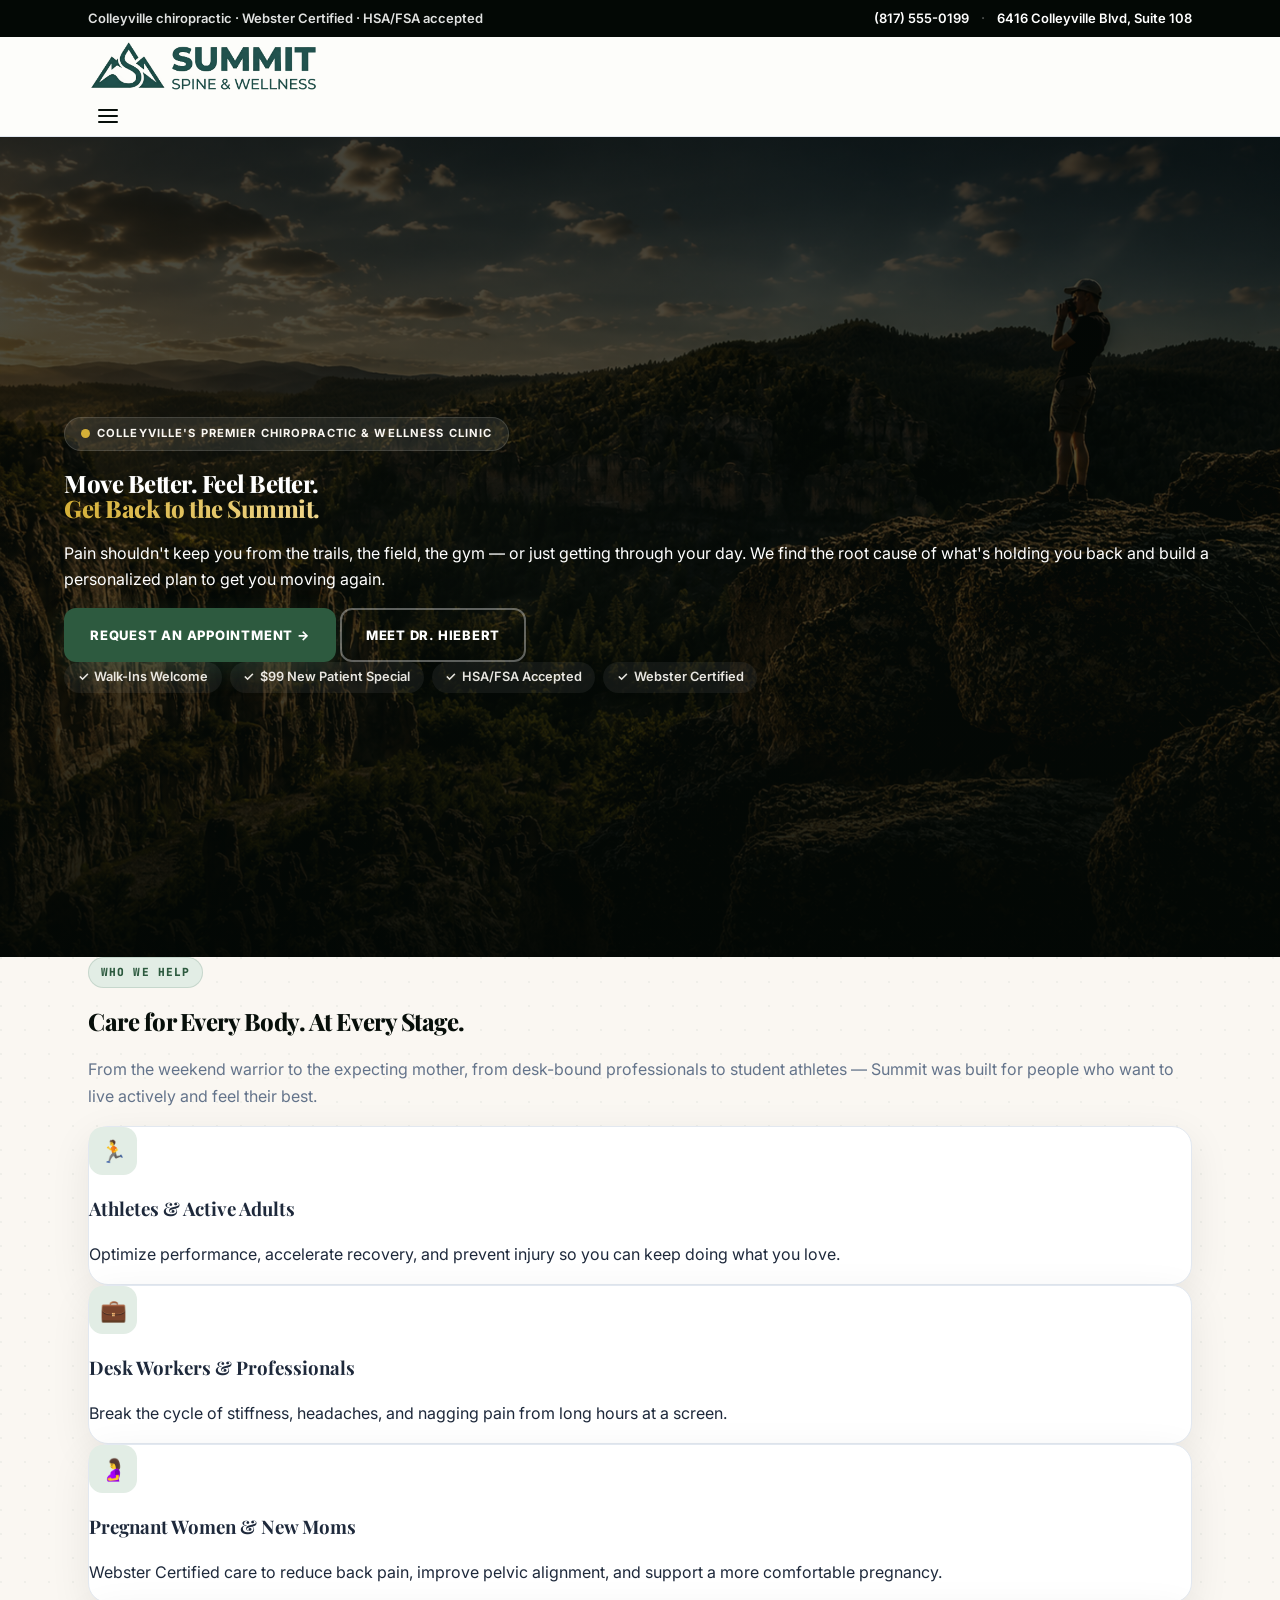
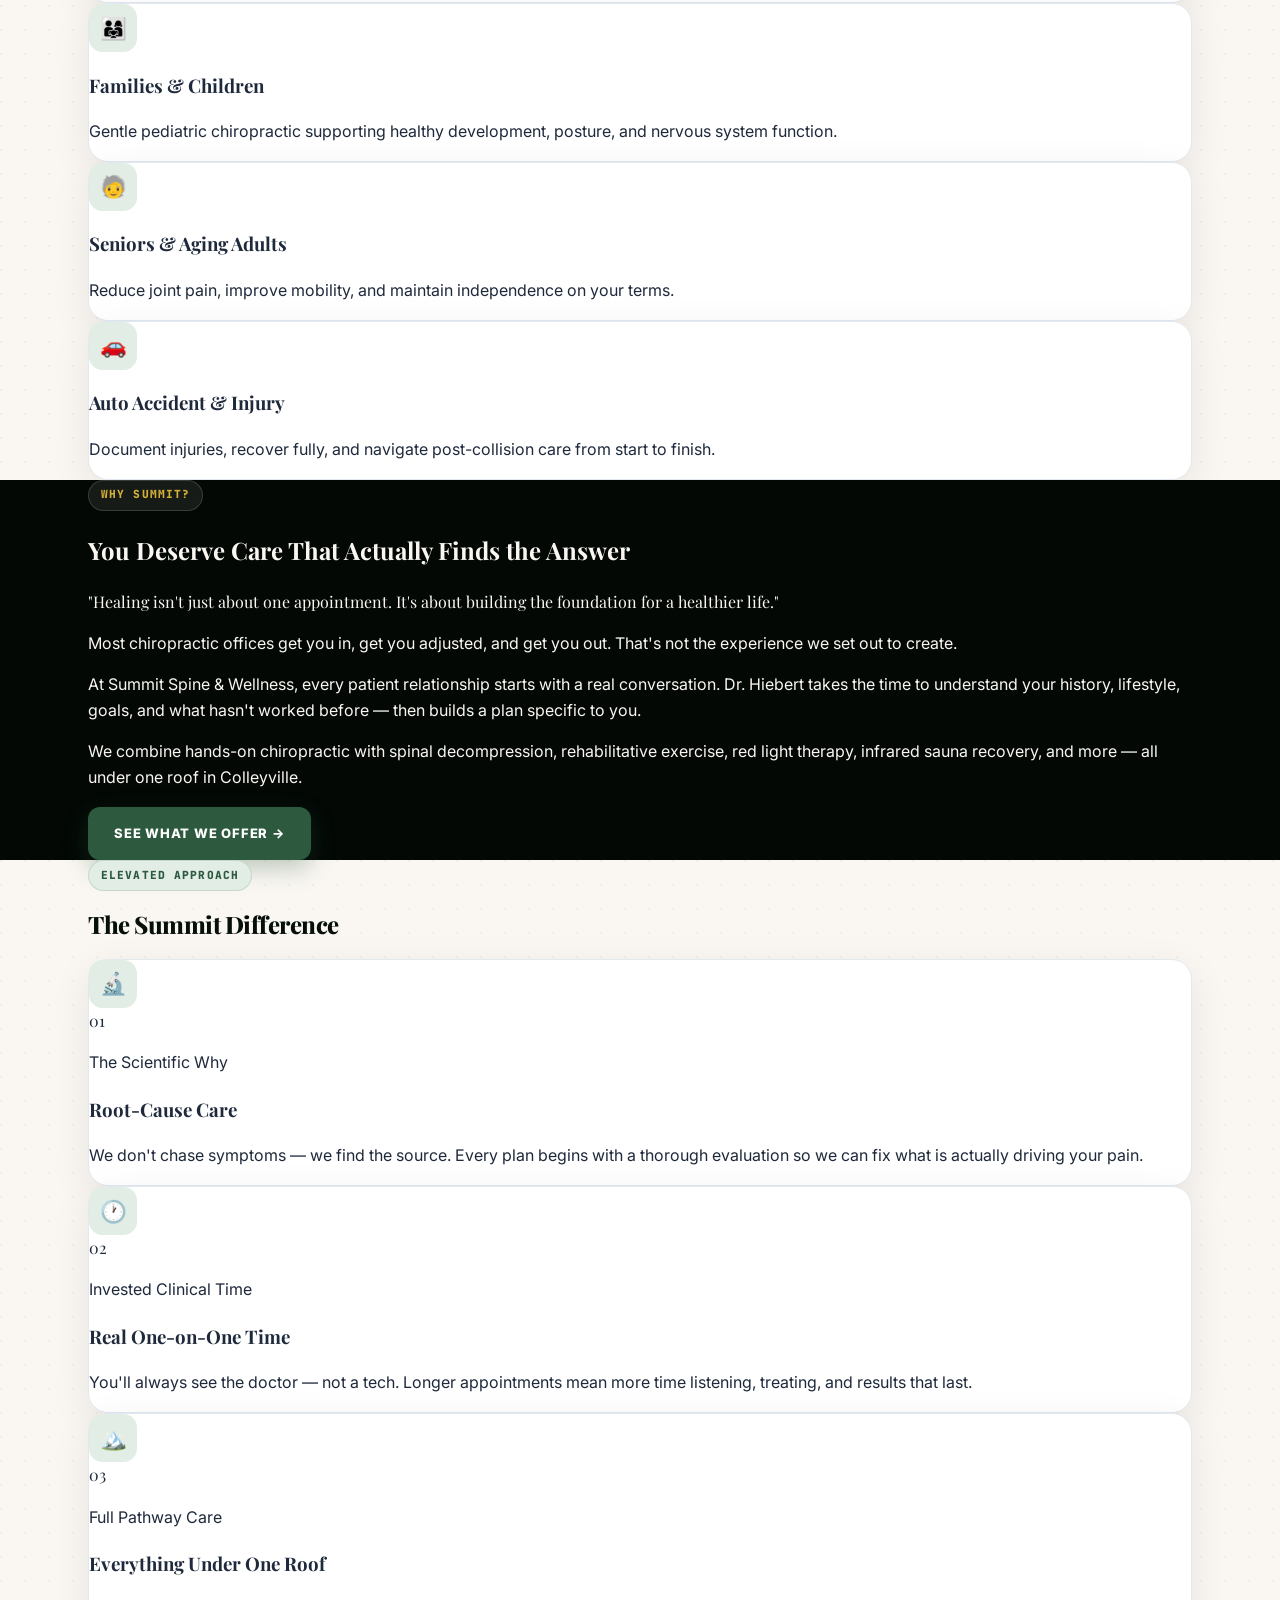
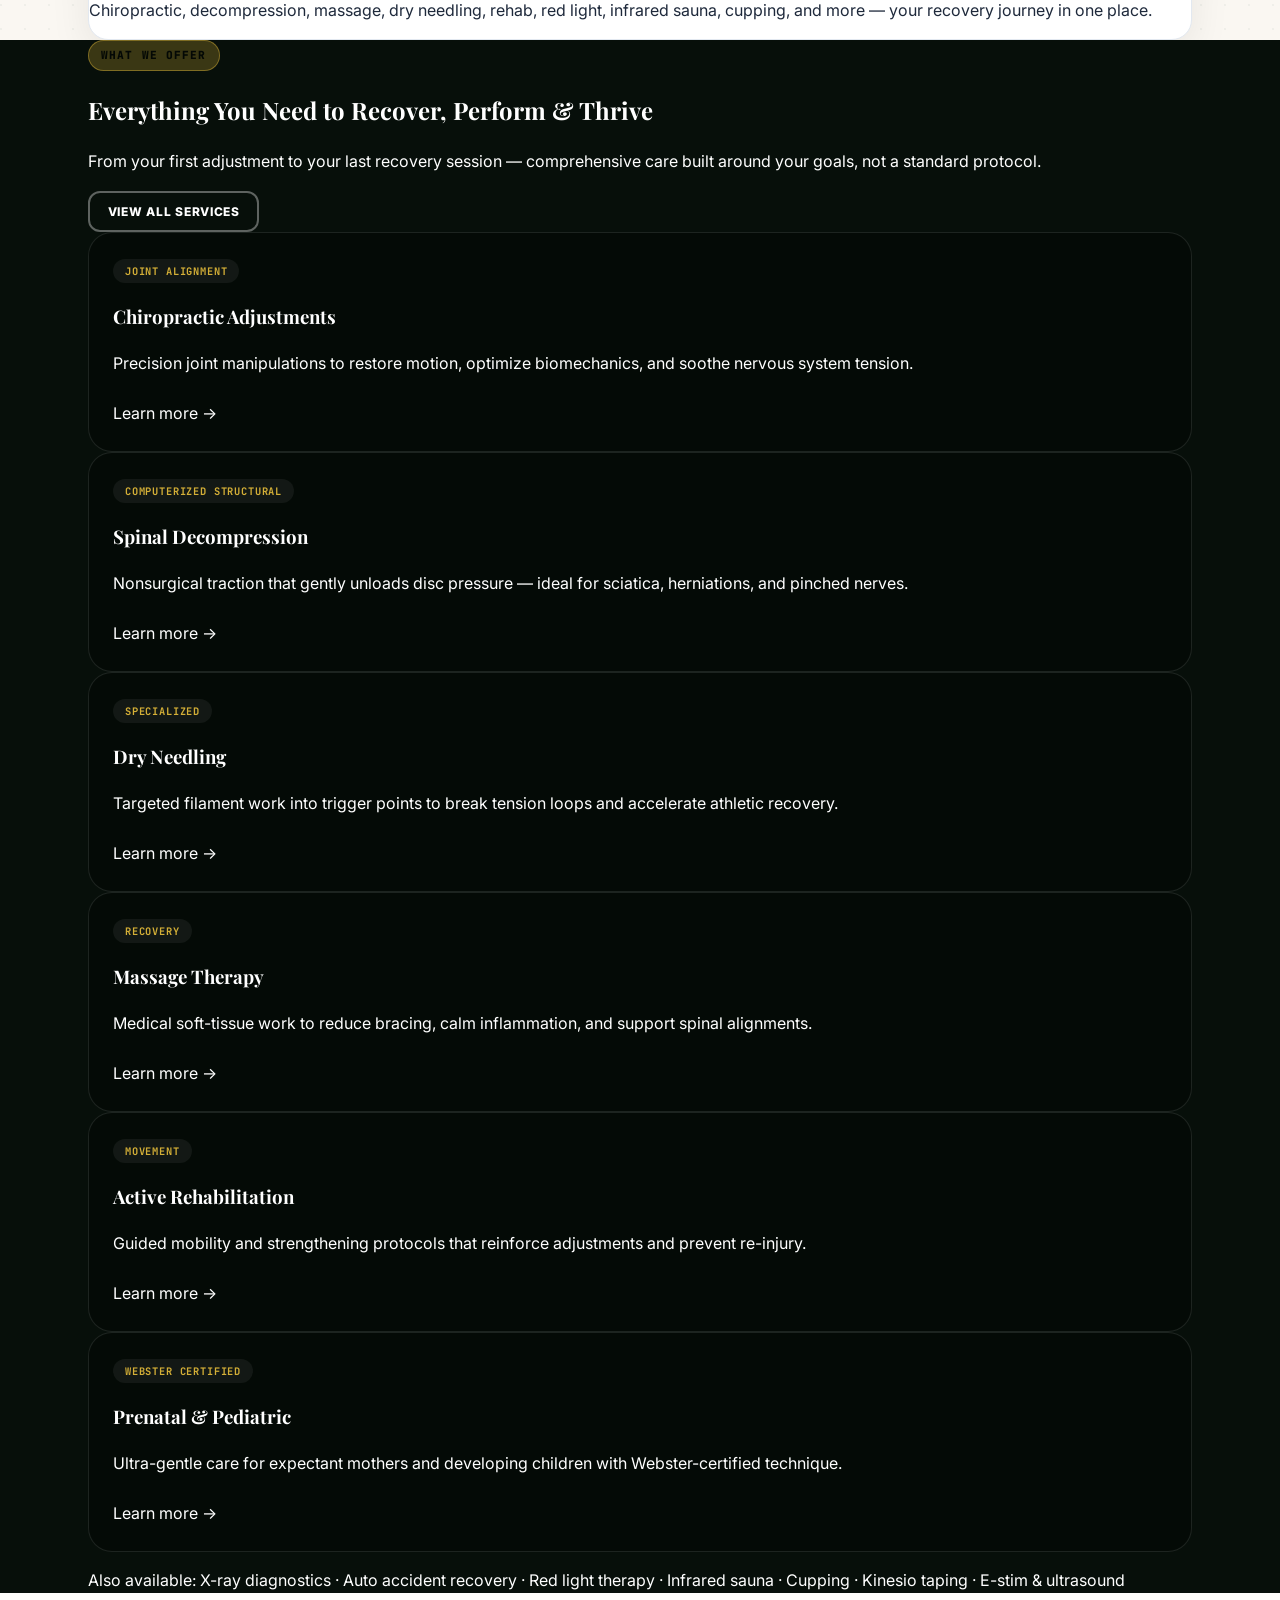
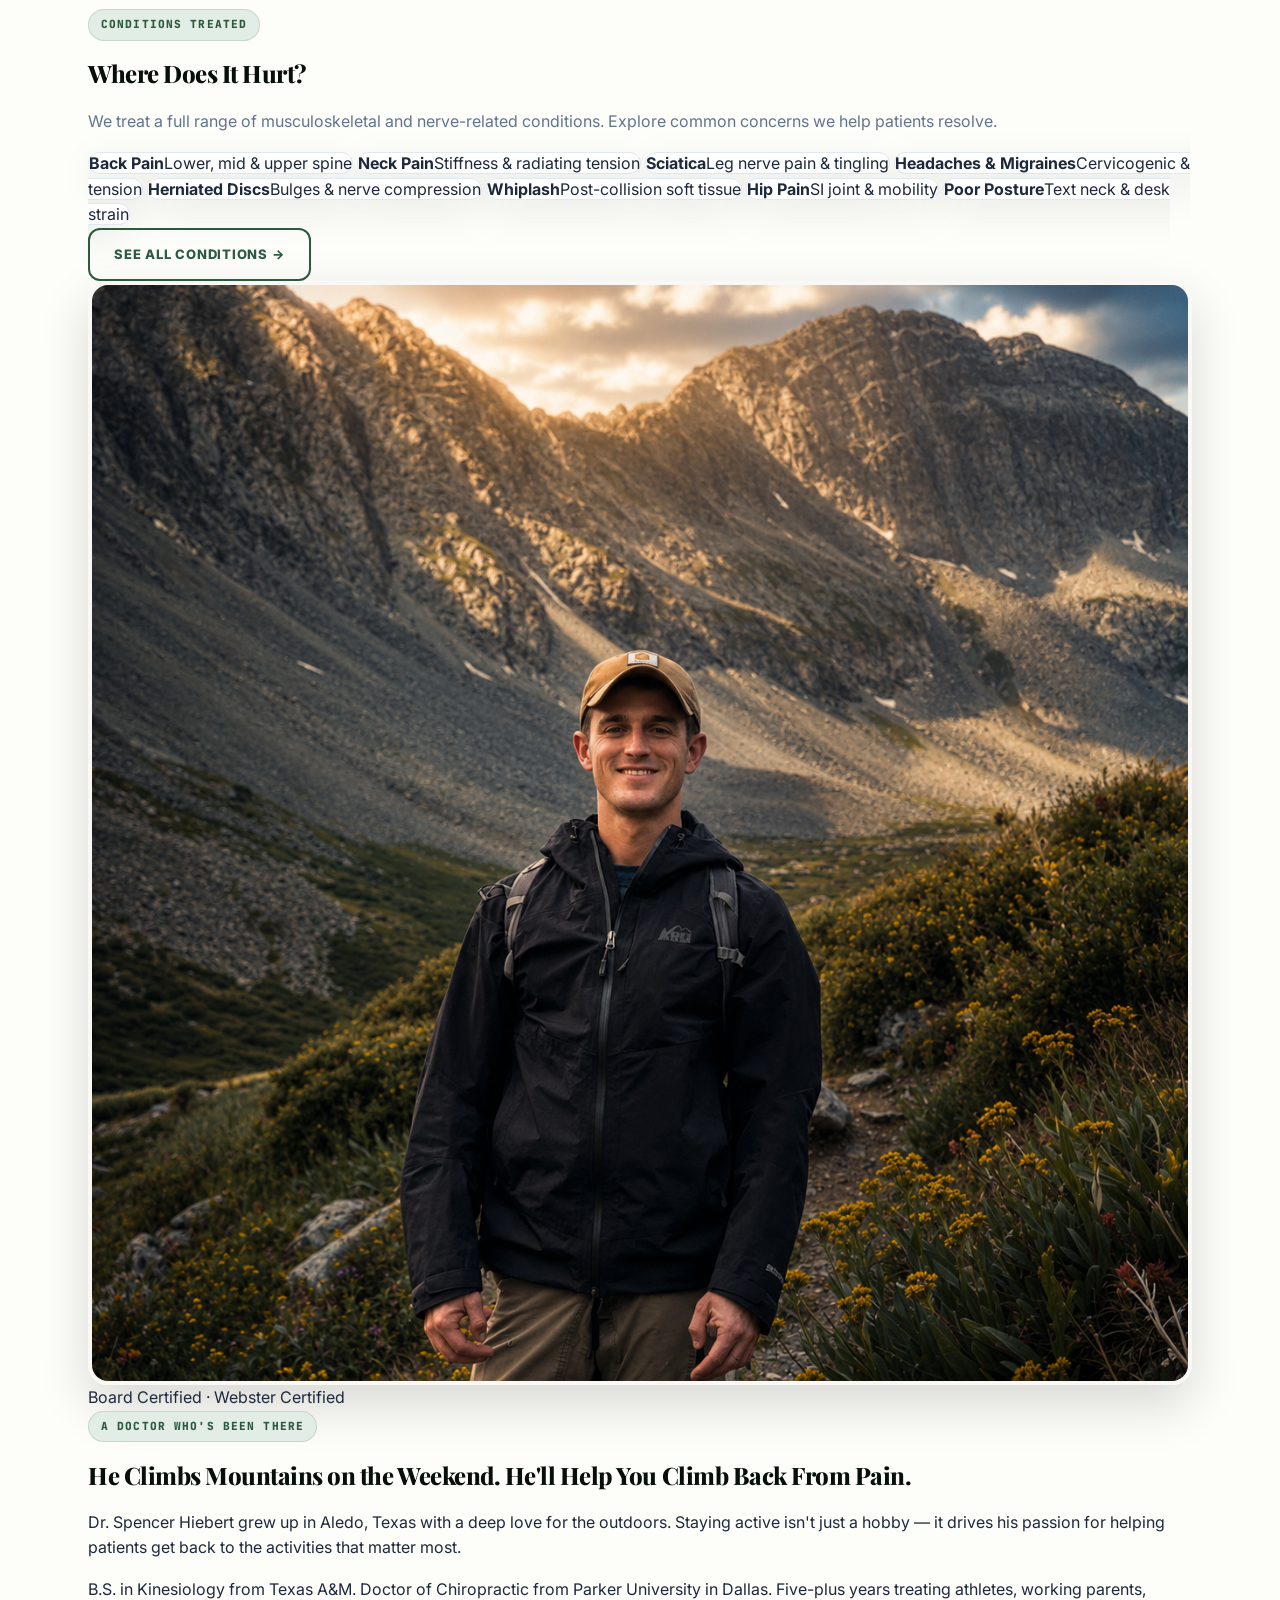
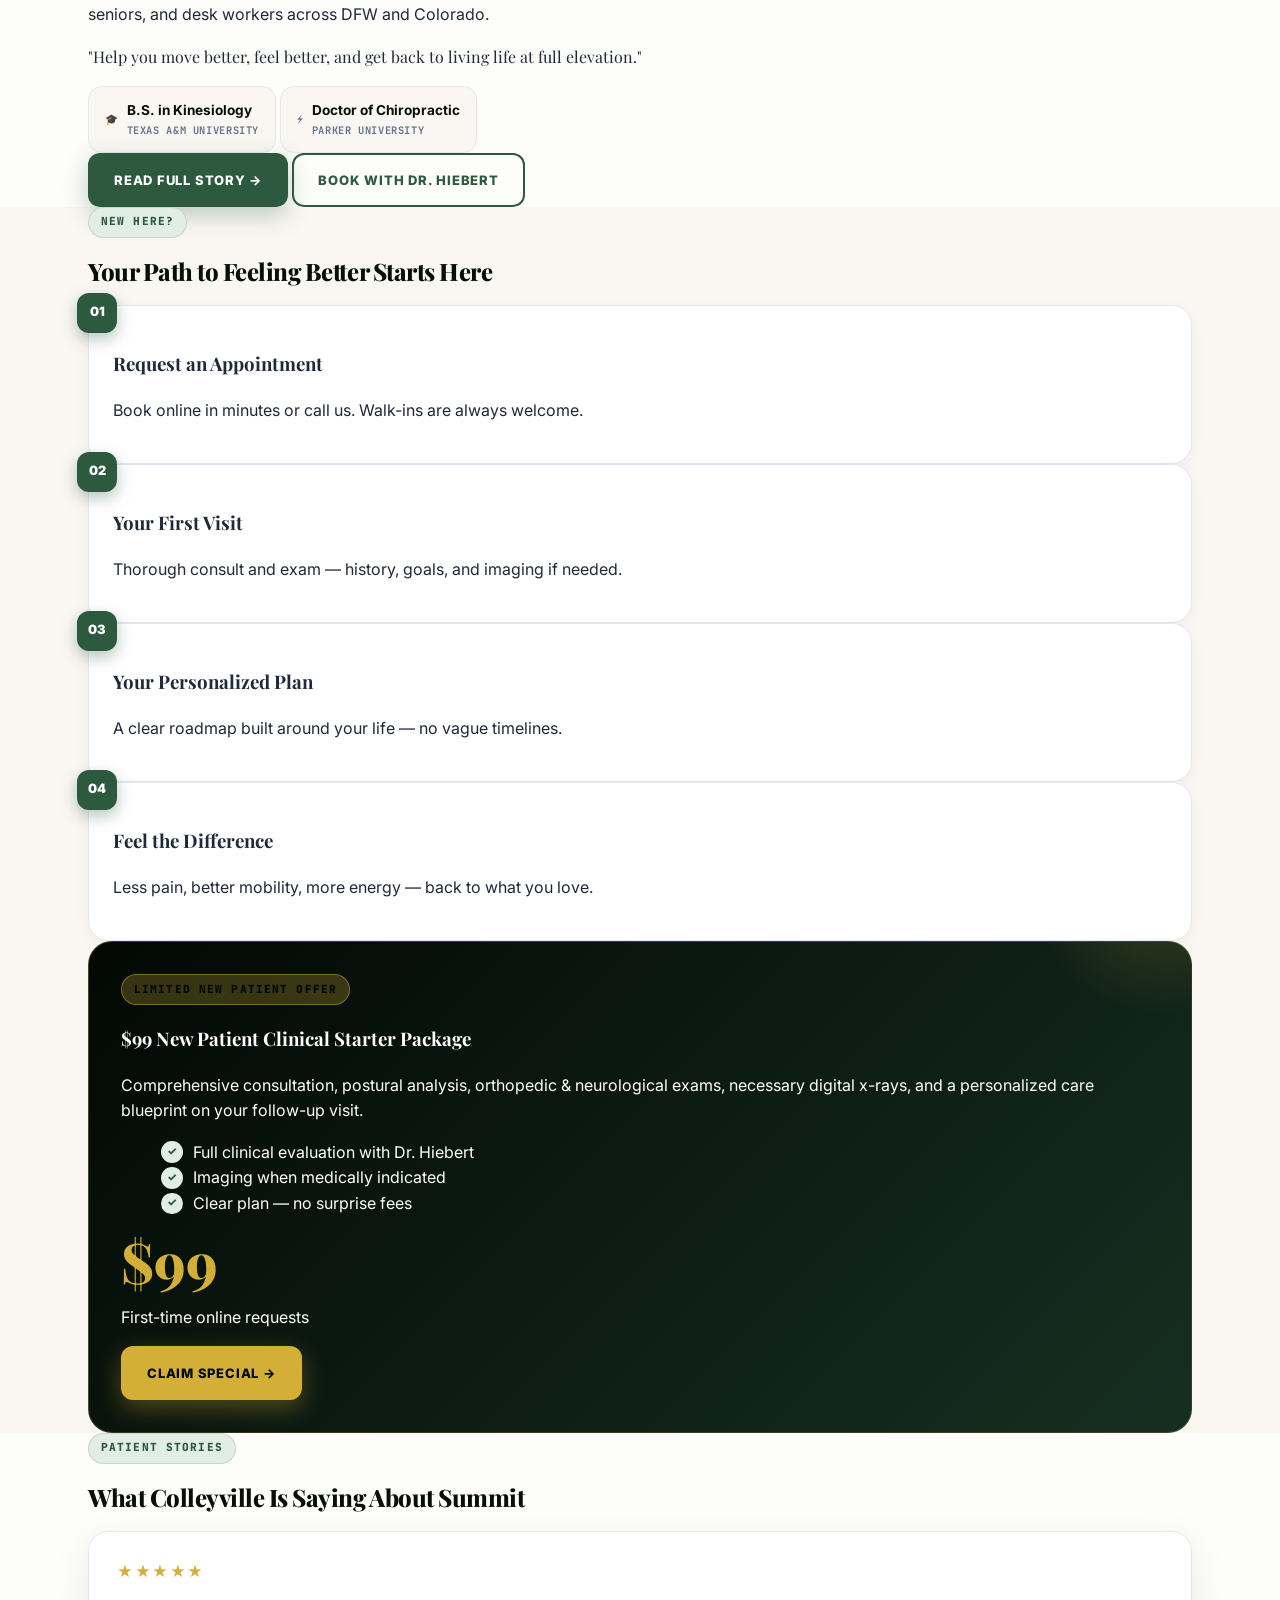
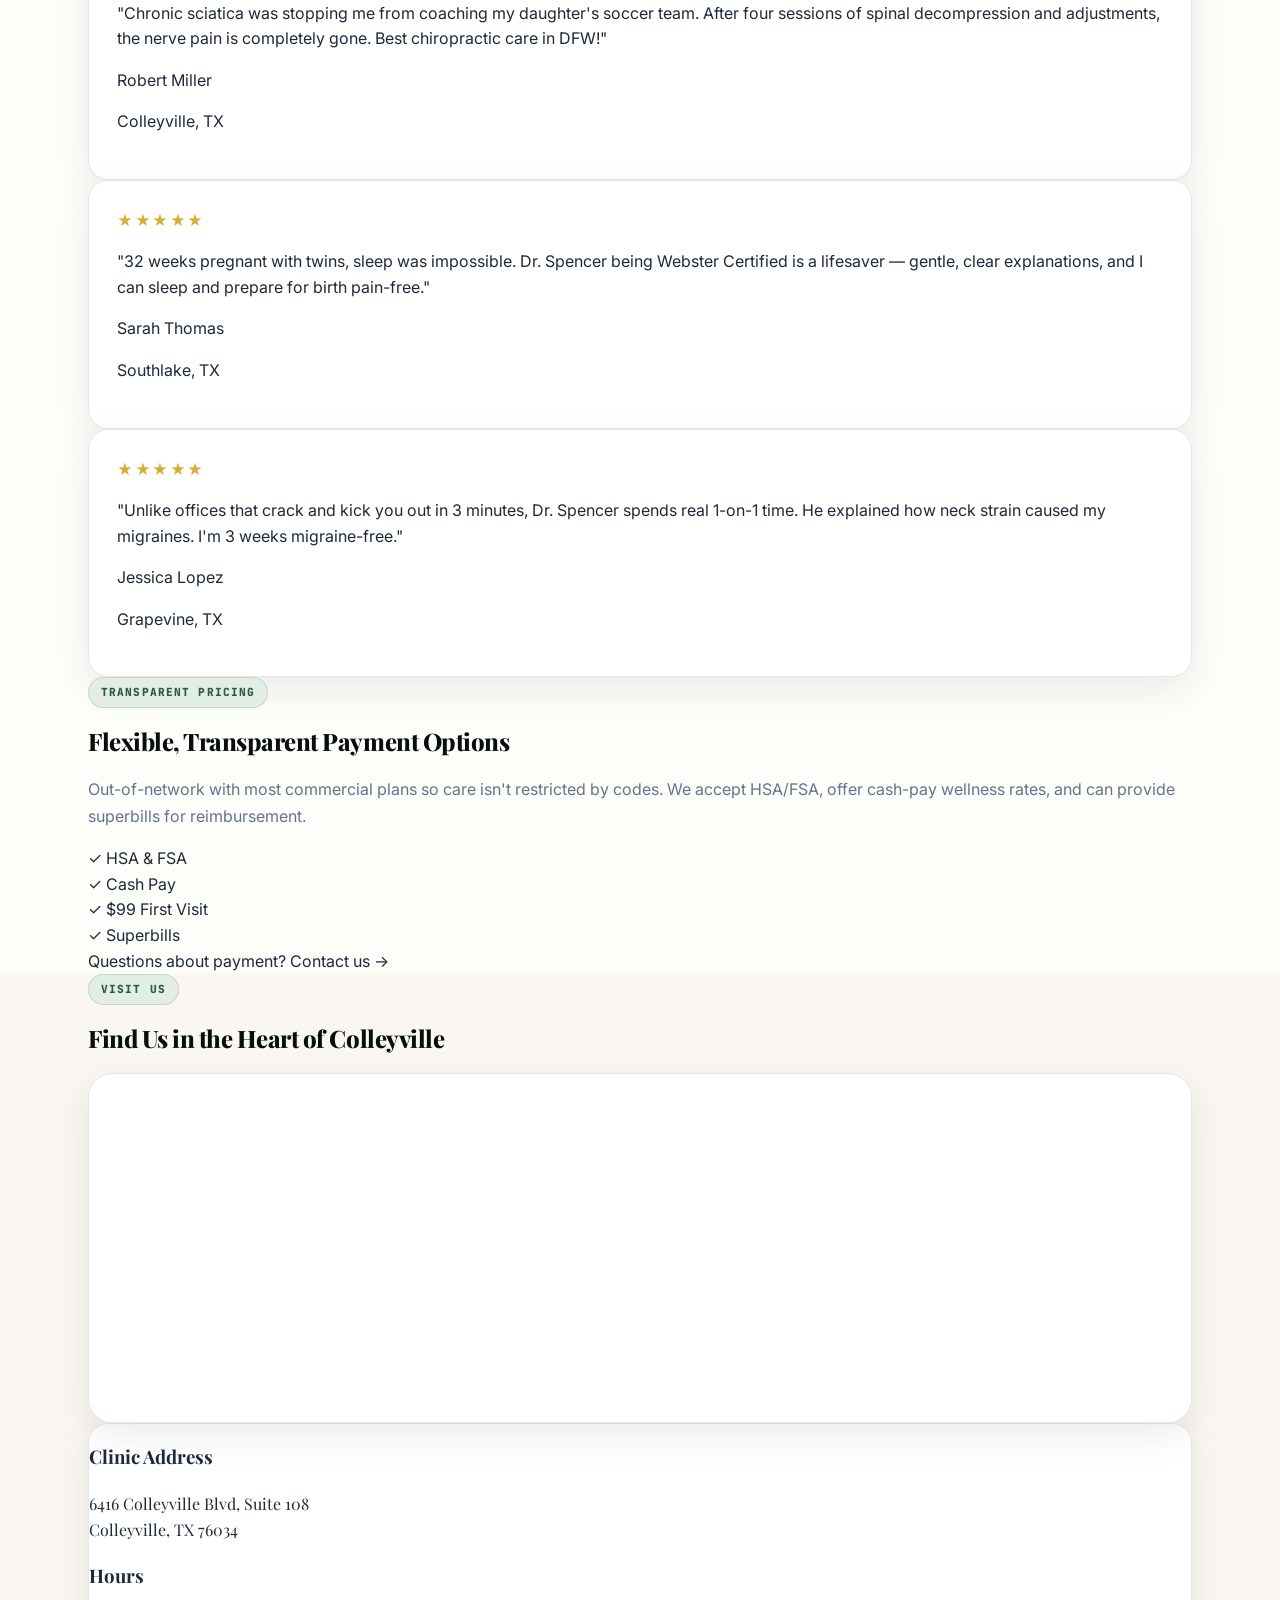
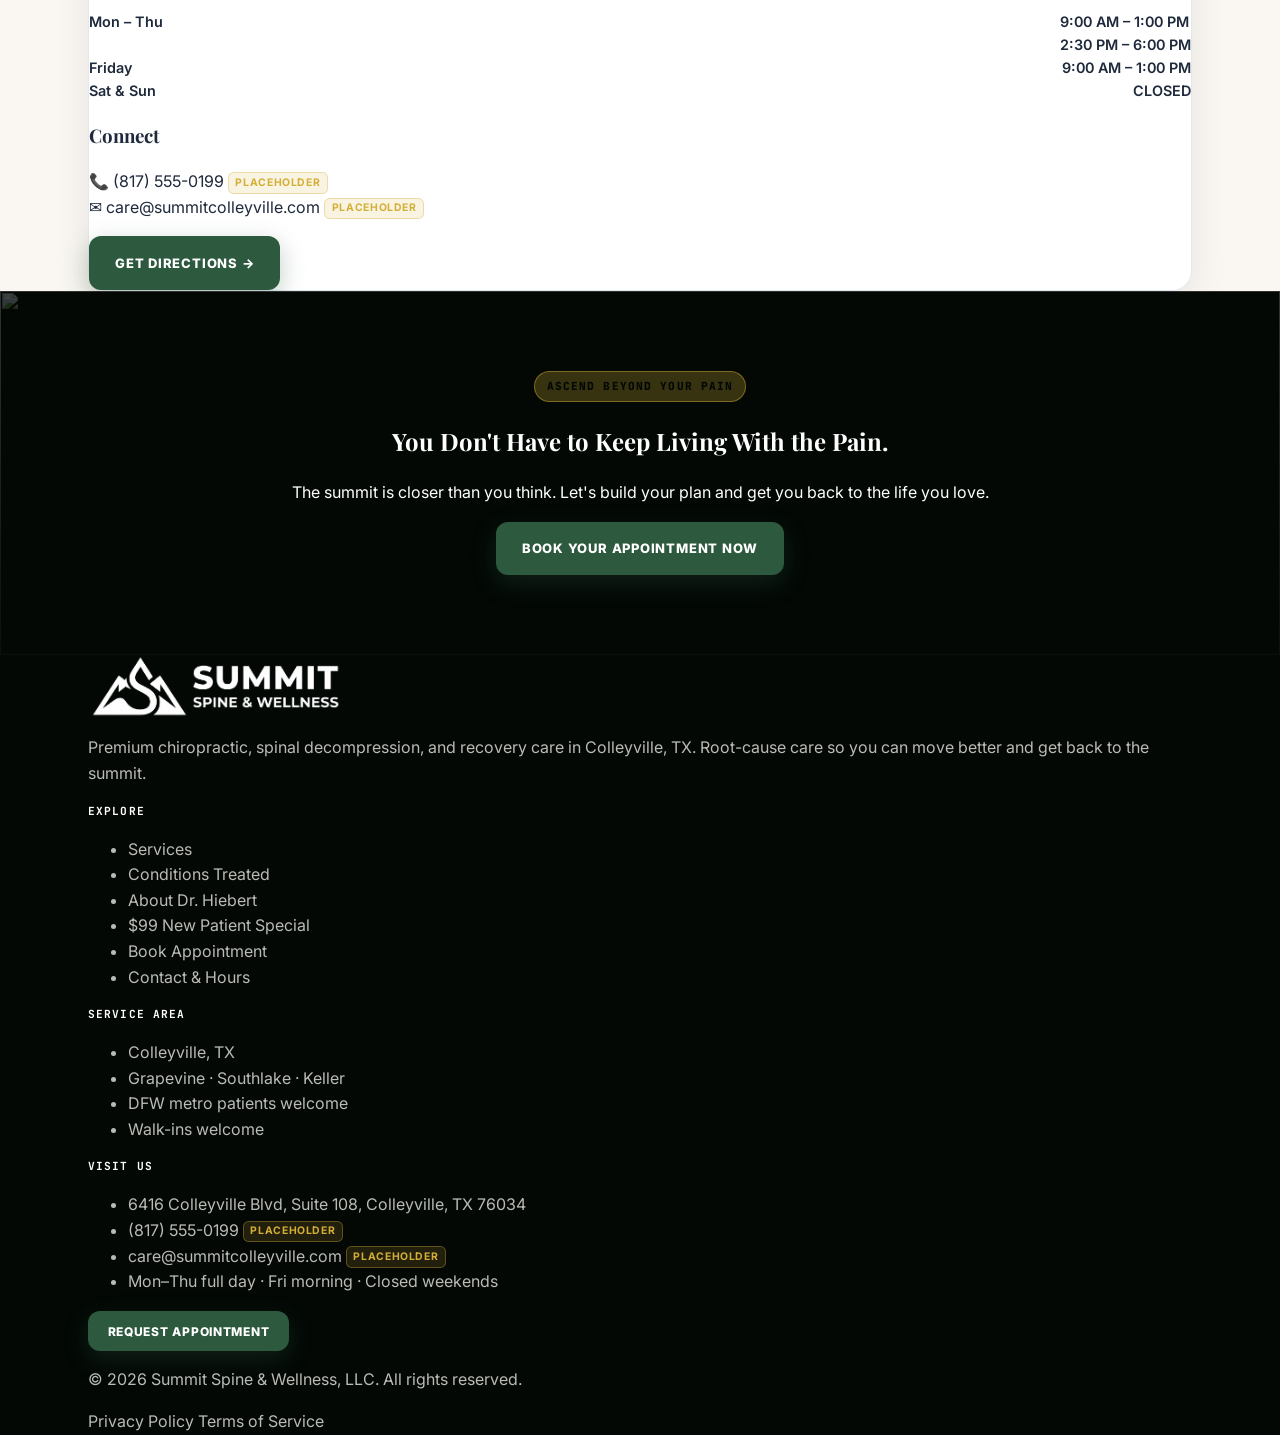
==== index.html @ a7d28a1b "Initial commit: Summit Spine & Wellness static SEO site Static multi-page HTML site (no React/Next) " ====
<!DOCTYPE html>
<html lang="en">
<head>
  <meta charset="UTF-8">
  <meta name="viewport" content="width=device-width, initial-scale=1.0">
  <title>Chiropractor Colleyville TX | Summit Spine & Wellness</title>
  <meta name="description" content="Summit Spine & Wellness in Colleyville, TX offers evidence-based chiropractic, spinal decompression, dry needling, and recovery care with Dr. Spencer Hiebert. $99 new patient special. Walk-ins welcome.">
  <link rel="canonical" href="https://www.summitspinewellness.com/">
  <meta name="robots" content="index, follow">
  <meta property="og:title" content="Summit Spine & Wellness | Colleyville Chiropractic">
  <meta property="og:description" content="Move better. Feel better. Get back to the summit. Advanced chiropractic and recovery care in Colleyville, TX.">
  <meta property="og:type" content="website">
  <meta property="og:url" content="https://www.summitspinewellness.com/">
  <meta property="og:image" content="https://www.summitspinewellness.com/images/photos/dr-hiebert.png">
  <meta name="theme-color" content="#030805">
  <link rel="preconnect" href="https://fonts.googleapis.com">
  <link rel="preconnect" href="https://fonts.gstatic.com" crossorigin>
  <link href="https://fonts.googleapis.com/css2?family=Inter:wght@400;500;600;700;800&family=JetBrains+Mono:wght@500;700&family=Playfair+Display:ital,wght@0,600;0,700;0,800;1,500;1,600&display=swap" rel="stylesheet">
  <script src="https://cdn.tailwindcss.com"></script>
  <script>
    tailwind.config = {
      theme: {
        extend: {
          colors: {
            ssw: {
              green: '#2d5a3f',
              'green-dark': '#21432f',
              deep: '#162f21',
              cream: '#fdfdfa',
              warm: '#faf7f2',
              gold: '#d4af37',
              900: '#070f0a',
              950: '#030805'
            }
          },
          fontFamily: {
            sans: ['Inter', 'system-ui', 'sans-serif'],
            display: ['Playfair Display', 'Georgia', 'serif'],
            mono: ['JetBrains Mono', 'ui-monospace', 'monospace']
          }
        }
      }
    }
  </script>
  <link rel="stylesheet" href="css/styles.css">
  <link rel="icon" type="image/png" href="images/logo/summit-spine-logo.png">
  <script type="application/ld+json">
  {
    "@context": "https://schema.org",
    "@type": "Chiropractor",
    "name": "Summit Spine & Wellness",
    "description": "Evidence-based chiropractic, spinal decompression, and recovery care in Colleyville, Texas.",
    "url": "https://www.summitspinewellness.com",
    "telephone": "+18175550199",
    "email": "care@summitcolleyville.com",
    "image": "https://www.summitspinewellness.com/images/photos/dr-hiebert.png",
    "address": {
      "@type": "PostalAddress",
      "streetAddress": "6416 Colleyville Blvd, Suite 108",
      "addressLocality": "Colleyville",
      "addressRegion": "TX",
      "postalCode": "76034",
      "addressCountry": "US"
    },
    "geo": {
      "@type": "GeoCoordinates",
      "latitude": 32.85901,
      "longitude": -97.1595
    },
    "openingHoursSpecification": [
      {
        "@type": "OpeningHoursSpecification",
        "dayOfWeek": ["Monday", "Tuesday", "Wednesday", "Thursday"],
        "opens": "09:00",
        "closes": "13:00"
      },
      {
        "@type": "OpeningHoursSpecification",
        "dayOfWeek": ["Monday", "Tuesday", "Wednesday", "Thursday"],
        "opens": "14:30",
        "closes": "18:00"
      },
      {
        "@type": "OpeningHoursSpecification",
        "dayOfWeek": "Friday",
        "opens": "09:00",
        "closes": "13:00"
      }
    ],
    "priceRange": "$$",
    "areaServed": ["Colleyville", "Grapevine", "Southlake", "Keller", "DFW"],
    "medicalSpecialty": "Chiropractic",
    "founder": {
      "@type": "Person",
      "name": "Dr. Spencer Hiebert",
      "jobTitle": "Doctor of Chiropractic"
    }
  }
  </script>
</head>
<body class="font-sans bg-ssw-cream text-slate-800 antialiased" data-nav-base="" data-nav-active="home">

  <div id="site-top-bar"></div>

  <header class="site-header">
    <div class="container h-[80px] flex items-center justify-between gap-4">
      <a href="index.html" class="shrink-0" aria-label="Summit Spine & Wellness home">
        <img src="images/logo/summit-spine-logo.png" alt="Summit Spine & Wellness" class="site-logo-img" width="220" height="56" decoding="async">
      </a>
      <nav id="desktop-nav" class="hidden lg:flex items-center gap-0.5" aria-label="Main navigation"></nav>
      <div class="flex items-center gap-2 shrink-0">
        <a href="appointment/index.html" class="btn btn-primary btn-sm hidden sm:inline-flex">Book Appointment</a>
        <button id="nav-toggle" type="button" aria-expanded="false" aria-label="Toggle menu" class="lg:hidden p-2 text-ssw-deep rounded-lg hover:bg-ssw-warm"></button>
      </div>
    </div>
    <nav id="mobile-nav" class="hidden lg:hidden" aria-label="Mobile navigation"></nav>
  </header>

  <!-- HERO -->
  <section class="hero" id="hero">
    <div class="hero__bg" aria-hidden="true">
      <img src="images/photos/dr-hiebert-active.png" alt="" width="1600" height="1000" decoding="async" fetchpriority="high">
      <div class="hero__overlay"></div>
    </div>
    <div class="container hero__content">
      <div class="grid lg:grid-cols-12 gap-10 items-center">
        <div class="lg:col-span-8">
          <div class="hero-badge mb-6">
            <span class="hero-badge__dot" aria-hidden="true"></span>
            Colleyville's Premier Chiropractic & Wellness Clinic
          </div>
          <h1 class="text-4xl sm:text-5xl lg:text-6xl xl:text-7xl text-white">
            Move Better. Feel Better.<br>
            <span class="hero-glow-text">Get Back to the Summit.</span>
          </h1>
          <p class="mt-6 text-base sm:text-lg text-neutral-200 leading-relaxed max-w-2xl font-light">
            Pain shouldn't keep you from the trails, the field, the gym — or just getting through your day. We find the root cause of what's holding you back and build a personalized plan to get you moving again.
          </p>
          <div class="mt-8 flex flex-col sm:flex-row gap-4">
            <a href="appointment/index.html" class="btn btn-primary">Request an Appointment →</a>
            <a href="about/index.html" class="btn btn-outline">Meet Dr. Hiebert</a>
          </div>
          <div class="mt-10 pt-8 border-t border-white/10">
            <div class="trust-pills">
              <span class="trust-pill"><span class="text-ssw-gold font-bold">✓</span> Walk-Ins Welcome</span>
              <span class="trust-pill"><span class="text-ssw-gold font-bold">✓</span> $99 New Patient Special</span>
              <span class="trust-pill"><span class="text-ssw-gold font-bold">✓</span> HSA/FSA Accepted</span>
              <span class="trust-pill"><span class="text-ssw-gold font-bold">✓</span> Webster Certified</span>
            </div>
          </div>
        </div>
        <div class="lg:col-span-4 hidden lg:block">
          <div class="review-card">
            <div class="stars mb-2" aria-label="5 star rating">★★★★★ <span class="text-white text-xs font-bold font-mono ml-1">5.0</span></div>
            <blockquote class="text-sm text-neutral-300 leading-relaxed italic">
              "Dr. Spencer is Webster Certified and spent real one-on-one time evaluating my hips during my pregnancy. It was a complete savior!"
            </blockquote>
            <p class="mt-3 text-[10px] font-mono tracking-widest text-white/60 font-bold uppercase">— J. Reynolds, Grapevine Patient</p>
          </div>
        </div>
      </div>
    </div>
  </section>

  <!-- PEOPLE WE TREAT -->
  <section class="py-16 lg:py-24 section-cream topographic-bg" id="people-we-treat">
    <div class="container">
      <div class="text-center max-w-3xl mx-auto mb-14">
        <span class="eyebrow">Who We Help</span>
        <h2 class="section-title text-3xl sm:text-4xl lg:text-5xl mt-4">Care for Every Body. At Every Stage.</h2>
        <div class="w-20 h-1 bg-ssw-green mx-auto mt-5 rounded-full"></div>
        <p class="section-lead mt-5 max-w-2xl mx-auto">
          From the weekend warrior to the expecting mother, from desk-bound professionals to student athletes — Summit was built for people who want to live actively and feel their best.
        </p>
      </div>
      <div class="grid sm:grid-cols-2 lg:grid-cols-3 gap-5">
        <article class="card p-6">
          <div class="card-icon">🏃</div>
          <h3 class="font-display font-bold text-xl text-ssw-900 mt-4">Athletes & Active Adults</h3>
          <p class="text-sm text-[var(--ssw-muted)] mt-2 leading-relaxed">Optimize performance, accelerate recovery, and prevent injury so you can keep doing what you love.</p>
        </article>
        <article class="card p-6">
          <div class="card-icon">💼</div>
          <h3 class="font-display font-bold text-xl text-ssw-900 mt-4">Desk Workers & Professionals</h3>
          <p class="text-sm text-[var(--ssw-muted)] mt-2 leading-relaxed">Break the cycle of stiffness, headaches, and nagging pain from long hours at a screen.</p>
        </article>
        <article class="card p-6">
          <div class="card-icon">🤰</div>
          <h3 class="font-display font-bold text-xl text-ssw-900 mt-4">Pregnant Women & New Moms</h3>
          <p class="text-sm text-[var(--ssw-muted)] mt-2 leading-relaxed">Webster Certified care to reduce back pain, improve pelvic alignment, and support a more comfortable pregnancy.</p>
        </article>
        <article class="card p-6">
          <div class="card-icon">👨‍👩‍👧</div>
          <h3 class="font-display font-bold text-xl text-ssw-900 mt-4">Families & Children</h3>
          <p class="text-sm text-[var(--ssw-muted)] mt-2 leading-relaxed">Gentle pediatric chiropractic supporting healthy development, posture, and nervous system function.</p>
        </article>
        <article class="card p-6">
          <div class="card-icon">🧓</div>
          <h3 class="font-display font-bold text-xl text-ssw-900 mt-4">Seniors & Aging Adults</h3>
          <p class="text-sm text-[var(--ssw-muted)] mt-2 leading-relaxed">Reduce joint pain, improve mobility, and maintain independence on your terms.</p>
        </article>
        <article class="card p-6">
          <div class="card-icon">🚗</div>
          <h3 class="font-display font-bold text-xl text-ssw-900 mt-4">Auto Accident & Injury</h3>
          <p class="text-sm text-[var(--ssw-muted)] mt-2 leading-relaxed">Document injuries, recover fully, and navigate post-collision care from start to finish.</p>
        </article>
      </div>
    </div>
  </section>

  <!-- WHY SUMMIT -->
  <section class="py-16 lg:py-24 section-dark" id="about">
    <div class="container">
      <div class="grid lg:grid-cols-12 gap-12 items-center">
        <div class="lg:col-span-5 lg:border-r lg:border-white/10 lg:pr-10">
          <span class="eyebrow eyebrow--light">Why Summit?</span>
          <h2 class="font-display text-3xl sm:text-4xl lg:text-5xl font-extrabold text-white tracking-tight mt-4 leading-tight">
            You Deserve Care That Actually Finds the Answer
          </h2>
          <div class="mt-8 bg-white/5 border border-white/10 p-6 sm:p-8 rounded-3xl">
            <p class="font-display text-2xl sm:text-3xl font-light italic text-ssw-gold leading-snug">
              "Healing isn't just about one appointment. It's about building the foundation for a healthier life."
            </p>
          </div>
        </div>
        <div class="lg:col-span-7 space-y-5 text-neutral-300">
          <p class="text-[#faf7f2] font-semibold text-lg sm:text-xl leading-relaxed">
            Most chiropractic offices get you in, get you adjusted, and get you out. That's not the experience we set out to create.
          </p>
          <p class="text-sm sm:text-base leading-relaxed font-light">
            At Summit Spine & Wellness, every patient relationship starts with a real conversation. Dr. Hiebert takes the time to understand your history, lifestyle, goals, and what hasn't worked before — then builds a plan specific to you.
          </p>
          <p class="text-sm sm:text-base leading-relaxed font-light">
            We combine hands-on chiropractic with spinal decompression, rehabilitative exercise, red light therapy, infrared sauna recovery, and more — all under one roof in Colleyville.
          </p>
          <div class="pt-2">
            <a href="services/index.html" class="btn btn-primary">See What We Offer →</a>
          </div>
        </div>
      </div>
    </div>
  </section>

  <!-- DIFFERENTIATORS -->
  <section class="py-16 lg:py-24 section-cream topographic-bg" id="difference">
    <div class="container">
      <div class="text-center max-w-2xl mx-auto mb-12">
        <span class="eyebrow">Elevated Approach</span>
        <h2 class="section-title text-3xl sm:text-4xl mt-3">The Summit Difference</h2>
        <div class="w-16 h-1 bg-ssw-green mx-auto mt-4 rounded-full"></div>
      </div>
      <div class="grid md:grid-cols-3 gap-6">
        <article class="card p-8">
          <div class="flex items-center justify-between">
            <div class="card-icon">🔬</div>
            <span class="font-display font-black text-5xl text-ssw-green/10">01</span>
          </div>
          <p class="text-[10px] font-mono font-bold text-ssw-green tracking-widest uppercase mt-5">The Scientific Why</p>
          <h3 class="font-display font-extrabold text-xl text-slate-900 mt-1">Root-Cause Care</h3>
          <p class="text-sm text-[var(--ssw-muted)] mt-3 leading-relaxed">We don't chase symptoms — we find the source. Every plan begins with a thorough evaluation so we can fix what is actually driving your pain.</p>
        </article>
        <article class="card p-8">
          <div class="flex items-center justify-between">
            <div class="card-icon">🕐</div>
            <span class="font-display font-black text-5xl text-ssw-green/10">02</span>
          </div>
          <p class="text-[10px] font-mono font-bold text-ssw-green tracking-widest uppercase mt-5">Invested Clinical Time</p>
          <h3 class="font-display font-extrabold text-xl text-slate-900 mt-1">Real One-on-One Time</h3>
          <p class="text-sm text-[var(--ssw-muted)] mt-3 leading-relaxed">You'll always see the doctor — not a tech. Longer appointments mean more time listening, treating, and results that last.</p>
        </article>
        <article class="card p-8">
          <div class="flex items-center justify-between">
            <div class="card-icon">🏔️</div>
            <span class="font-display font-black text-5xl text-ssw-green/10">03</span>
          </div>
          <p class="text-[10px] font-mono font-bold text-ssw-green tracking-widest uppercase mt-5">Full Pathway Care</p>
          <h3 class="font-display font-extrabold text-xl text-slate-900 mt-1">Everything Under One Roof</h3>
          <p class="text-sm text-[var(--ssw-muted)] mt-3 leading-relaxed">Chiropractic, decompression, massage, dry needling, rehab, red light, infrared sauna, cupping, and more — your recovery journey in one place.</p>
        </article>
      </div>
    </div>
  </section>

  <!-- SERVICES PREVIEW -->
  <section class="py-16 lg:py-24 section-green" id="services">
    <div class="container">
      <div class="flex flex-col lg:flex-row justify-between items-start lg:items-end gap-6 mb-12">
        <div>
          <span class="eyebrow eyebrow--gold">What We Offer</span>
          <h2 class="font-display text-3xl sm:text-4xl lg:text-5xl font-extrabold text-white tracking-tight mt-3">
            Everything You Need to Recover, Perform & Thrive
          </h2>
          <p class="text-neutral-300 text-sm mt-4 max-w-2xl leading-relaxed">
            From your first adjustment to your last recovery session — comprehensive care built around your goals, not a standard protocol.
          </p>
        </div>
        <a href="services/index.html" class="btn btn-outline btn-sm shrink-0">View All Services</a>
      </div>
      <div class="grid md:grid-cols-2 lg:grid-cols-3 gap-5">
        <article class="service-card">
          <div>
            <span class="service-card__cat">Joint Alignment</span>
            <h3 class="font-display font-extrabold text-xl text-white mt-4">Chiropractic Adjustments</h3>
            <p class="text-xs text-neutral-300 mt-3 leading-relaxed">Precision joint manipulations to restore motion, optimize biomechanics, and soothe nervous system tension.</p>
          </div>
          <a href="services/index.html#chiro" class="mt-6 pt-4 border-t border-white/10 text-xs font-bold text-ssw-gold uppercase tracking-wider">Learn more →</a>
        </article>
        <article class="service-card">
          <div>
            <span class="service-card__cat">Computerized Structural</span>
            <h3 class="font-display font-extrabold text-xl text-white mt-4">Spinal Decompression</h3>
            <p class="text-xs text-neutral-300 mt-3 leading-relaxed">Nonsurgical traction that gently unloads disc pressure — ideal for sciatica, herniations, and pinched nerves.</p>
          </div>
          <a href="services/index.html#decompression" class="mt-6 pt-4 border-t border-white/10 text-xs font-bold text-ssw-gold uppercase tracking-wider">Learn more →</a>
        </article>
        <article class="service-card">
          <div>
            <span class="service-card__cat">Specialized</span>
            <h3 class="font-display font-extrabold text-xl text-white mt-4">Dry Needling</h3>
            <p class="text-xs text-neutral-300 mt-3 leading-relaxed">Targeted filament work into trigger points to break tension loops and accelerate athletic recovery.</p>
          </div>
          <a href="services/index.html#needling" class="mt-6 pt-4 border-t border-white/10 text-xs font-bold text-ssw-gold uppercase tracking-wider">Learn more →</a>
        </article>
        <article class="service-card">
          <div>
            <span class="service-card__cat">Recovery</span>
            <h3 class="font-display font-extrabold text-xl text-white mt-4">Massage Therapy</h3>
            <p class="text-xs text-neutral-300 mt-3 leading-relaxed">Medical soft-tissue work to reduce bracing, calm inflammation, and support spinal alignments.</p>
          </div>
          <a href="services/index.html#massage" class="mt-6 pt-4 border-t border-white/10 text-xs font-bold text-ssw-gold uppercase tracking-wider">Learn more →</a>
        </article>
        <article class="service-card">
          <div>
            <span class="service-card__cat">Movement</span>
            <h3 class="font-display font-extrabold text-xl text-white mt-4">Active Rehabilitation</h3>
            <p class="text-xs text-neutral-300 mt-3 leading-relaxed">Guided mobility and strengthening protocols that reinforce adjustments and prevent re-injury.</p>
          </div>
          <a href="services/index.html#rehab" class="mt-6 pt-4 border-t border-white/10 text-xs font-bold text-ssw-gold uppercase tracking-wider">Learn more →</a>
        </article>
        <article class="service-card">
          <div>
            <span class="service-card__cat">Webster Certified</span>
            <h3 class="font-display font-extrabold text-xl text-white mt-4">Prenatal & Pediatric</h3>
            <p class="text-xs text-neutral-300 mt-3 leading-relaxed">Ultra-gentle care for expectant mothers and developing children with Webster-certified technique.</p>
          </div>
          <a href="services/index.html#prenatal" class="mt-6 pt-4 border-t border-white/10 text-xs font-bold text-ssw-gold uppercase tracking-wider">Learn more →</a>
        </article>
      </div>
      <p class="mt-10 text-center text-xs text-neutral-400 italic max-w-3xl mx-auto">
        Also available: X-ray diagnostics · Auto accident recovery · Red light therapy · Infrared sauna · Cupping · Kinesio taping · E-stim & ultrasound
      </p>
    </div>
  </section>

  <!-- CONDITIONS -->
  <section class="py-16 lg:py-24 bg-white" id="conditions">
    <div class="container">
      <div class="text-center max-w-2xl mx-auto mb-12">
        <span class="eyebrow">Conditions Treated</span>
        <h2 class="section-title text-3xl sm:text-4xl mt-3">Where Does It Hurt?</h2>
        <p class="section-lead mt-4">We treat a full range of musculoskeletal and nerve-related conditions. Explore common concerns we help patients resolve.</p>
      </div>
      <div class="grid sm:grid-cols-2 lg:grid-cols-4 gap-3">
        <a href="conditions/index.html#back" class="card p-4 hover:border-ssw-green transition-colors"><strong class="text-ssw-900">Back Pain</strong><span class="block text-xs text-[var(--ssw-muted)] mt-1">Lower, mid & upper spine</span></a>
        <a href="conditions/index.html#neck" class="card p-4 hover:border-ssw-green transition-colors"><strong class="text-ssw-900">Neck Pain</strong><span class="block text-xs text-[var(--ssw-muted)] mt-1">Stiffness & radiating tension</span></a>
        <a href="conditions/index.html#sciatica" class="card p-4 hover:border-ssw-green transition-colors"><strong class="text-ssw-900">Sciatica</strong><span class="block text-xs text-[var(--ssw-muted)] mt-1">Leg nerve pain & tingling</span></a>
        <a href="conditions/index.html#headaches" class="card p-4 hover:border-ssw-green transition-colors"><strong class="text-ssw-900">Headaches & Migraines</strong><span class="block text-xs text-[var(--ssw-muted)] mt-1">Cervicogenic & tension</span></a>
        <a href="conditions/index.html#herniations" class="card p-4 hover:border-ssw-green transition-colors"><strong class="text-ssw-900">Herniated Discs</strong><span class="block text-xs text-[var(--ssw-muted)] mt-1">Bulges & nerve compression</span></a>
        <a href="conditions/index.html#whiplash" class="card p-4 hover:border-ssw-green transition-colors"><strong class="text-ssw-900">Whiplash</strong><span class="block text-xs text-[var(--ssw-muted)] mt-1">Post-collision soft tissue</span></a>
        <a href="conditions/index.html#hip-pain" class="card p-4 hover:border-ssw-green transition-colors"><strong class="text-ssw-900">Hip Pain</strong><span class="block text-xs text-[var(--ssw-muted)] mt-1">SI joint & mobility</span></a>
        <a href="conditions/index.html#posture" class="card p-4 hover:border-ssw-green transition-colors"><strong class="text-ssw-900">Poor Posture</strong><span class="block text-xs text-[var(--ssw-muted)] mt-1">Text neck & desk strain</span></a>
      </div>
      <div class="text-center mt-8">
        <a href="conditions/index.html" class="btn btn-outline-dark">See All Conditions →</a>
      </div>
    </div>
  </section>

  <!-- MEET DR -->
  <section class="py-16 lg:py-24 bg-white border-y border-[var(--ssw-cream-dark)]" id="dr-hiebert">
    <div class="container">
      <div class="grid lg:grid-cols-12 gap-12 items-center">
        <div class="lg:col-span-5 relative">
          <div class="photo-frame max-w-md mx-auto lg:mx-0">
            <img src="images/photos/dr-hiebert.png" alt="Dr. Spencer Hiebert, Doctor of Chiropractic in Colleyville, TX" width="800" height="800" loading="lazy" class="aspect-square object-cover object-top">
          </div>
          <div class="absolute bottom-4 left-4 sm:left-8 bg-ssw-950/90 text-white px-3 py-2 rounded-xl text-[9px] font-mono font-bold uppercase tracking-widest border border-white/10">
            Board Certified · Webster Certified
          </div>
        </div>
        <div class="lg:col-span-7">
          <span class="eyebrow">A Doctor Who's Been There</span>
          <h2 class="section-title text-3xl sm:text-4xl mt-3">
            He Climbs Mountains on the Weekend. He'll Help You Climb Back From Pain.
          </h2>
          <div class="mt-5 space-y-4 text-[var(--ssw-muted)] text-sm sm:text-base leading-relaxed">
            <p>Dr. Spencer Hiebert grew up in Aledo, Texas with a deep love for the outdoors. Staying active isn't just a hobby — it drives his passion for helping patients get back to the activities that matter most.</p>
            <p>B.S. in Kinesiology from Texas A&M. Doctor of Chiropractic from Parker University in Dallas. Five-plus years treating athletes, working parents, seniors, and desk workers across DFW and Colorado.</p>
            <p class="font-display italic text-lg text-ssw-deep font-semibold">"Help you move better, feel better, and get back to living life at full elevation."</p>
          </div>
          <div class="grid sm:grid-cols-2 gap-3 mt-6">
            <div class="credential-pill">
              <span class="text-xl" aria-hidden="true">🎓</span>
              <div><strong>B.S. in Kinesiology</strong><span>Texas A&M University</span></div>
            </div>
            <div class="credential-pill">
              <span class="text-xl" aria-hidden="true">⚡</span>
              <div><strong>Doctor of Chiropractic</strong><span>Parker University</span></div>
            </div>
          </div>
          <div class="mt-8 flex flex-wrap gap-3">
            <a href="about/index.html" class="btn btn-primary">Read Full Story →</a>
            <a href="appointment/index.html" class="btn btn-outline-dark">Book With Dr. Hiebert</a>
          </div>
        </div>
      </div>
    </div>
  </section>

  <!-- NEW PATIENT PATH -->
  <section class="py-16 lg:py-24 section-cream" id="new-patients">
    <div class="container">
      <div class="text-center max-w-2xl mx-auto mb-12">
        <span class="eyebrow">New Here?</span>
        <h2 class="section-title text-3xl sm:text-4xl mt-3">Your Path to Feeling Better Starts Here</h2>
      </div>
      <div class="grid sm:grid-cols-2 lg:grid-cols-4 gap-6 mb-12">
        <div class="step-card">
          <span class="step-num">01</span>
          <h3 class="font-display font-extrabold text-lg text-slate-900 pt-2">Request an Appointment</h3>
          <p class="text-xs text-[var(--ssw-muted)] mt-2 leading-relaxed">Book online in minutes or call us. Walk-ins are always welcome.</p>
        </div>
        <div class="step-card">
          <span class="step-num">02</span>
          <h3 class="font-display font-extrabold text-lg text-slate-900 pt-2">Your First Visit</h3>
          <p class="text-xs text-[var(--ssw-muted)] mt-2 leading-relaxed">Thorough consult and exam — history, goals, and imaging if needed.</p>
        </div>
        <div class="step-card">
          <span class="step-num">03</span>
          <h3 class="font-display font-extrabold text-lg text-slate-900 pt-2">Your Personalized Plan</h3>
          <p class="text-xs text-[var(--ssw-muted)] mt-2 leading-relaxed">A clear roadmap built around your life — no vague timelines.</p>
        </div>
        <div class="step-card">
          <span class="step-num">04</span>
          <h3 class="font-display font-extrabold text-lg text-slate-900 pt-2">Feel the Difference</h3>
          <p class="text-xs text-[var(--ssw-muted)] mt-2 leading-relaxed">Less pain, better mobility, more energy — back to what you love.</p>
        </div>
      </div>

      <div class="offer-banner relative z-10">
        <div class="grid lg:grid-cols-12 gap-8 items-center relative z-10">
          <div class="lg:col-span-7">
            <span class="eyebrow eyebrow--gold">Limited New Patient Offer</span>
            <h3 class="font-display text-2xl sm:text-3xl font-extrabold text-white mt-3">$99 New Patient Clinical Starter Package</h3>
            <p class="text-neutral-300 text-sm mt-3 leading-relaxed max-w-xl">
              Comprehensive consultation, postural analysis, orthopedic & neurological exams, necessary digital x-rays, and a personalized care blueprint on your follow-up visit.
            </p>
            <ul class="mt-4 space-y-2 text-sm text-neutral-200">
              <li class="check-row"><span class="check">✓</span><span>Full clinical evaluation with Dr. Hiebert</span></li>
              <li class="check-row"><span class="check">✓</span><span>Imaging when medically indicated</span></li>
              <li class="check-row"><span class="check">✓</span><span>Clear plan — no surprise fees</span></li>
            </ul>
          </div>
          <div class="lg:col-span-5 text-center lg:text-right">
            <div class="offer-price">$99</div>
            <p class="text-xs text-white/60 font-mono uppercase tracking-widest mt-2">First-time online requests</p>
            <a href="new-patient-special/index.html" class="btn btn-gold mt-6">Claim Special →</a>
          </div>
        </div>
      </div>
    </div>
  </section>

  <!-- TESTIMONIALS -->
  <section class="py-16 lg:py-24 bg-white">
    <div class="container">
      <div class="text-center max-w-2xl mx-auto mb-12">
        <span class="eyebrow">Patient Stories</span>
        <h2 class="section-title text-3xl sm:text-4xl mt-3">What Colleyville Is Saying About Summit</h2>
      </div>
      <div class="grid md:grid-cols-2 lg:grid-cols-3 gap-6">
        <article class="testimonial-card">
          <div class="stars" aria-hidden="true">★★★★★</div>
          <p class="text-sm text-slate-600 leading-relaxed mt-3 italic">"Chronic sciatica was stopping me from coaching my daughter's soccer team. After four sessions of spinal decompression and adjustments, the nerve pain is completely gone. Best chiropractic care in DFW!"</p>
          <p class="mt-4 font-bold text-ssw-900 text-sm">Robert Miller</p>
          <p class="text-xs text-[var(--ssw-muted)]">Colleyville, TX</p>
        </article>
        <article class="testimonial-card">
          <div class="stars" aria-hidden="true">★★★★★</div>
          <p class="text-sm text-slate-600 leading-relaxed mt-3 italic">"32 weeks pregnant with twins, sleep was impossible. Dr. Spencer being Webster Certified is a lifesaver — gentle, clear explanations, and I can sleep and prepare for birth pain-free."</p>
          <p class="mt-4 font-bold text-ssw-900 text-sm">Sarah Thomas</p>
          <p class="text-xs text-[var(--ssw-muted)]">Southlake, TX</p>
        </article>
        <article class="testimonial-card md:col-span-2 lg:col-span-1">
          <div class="stars" aria-hidden="true">★★★★★</div>
          <p class="text-sm text-slate-600 leading-relaxed mt-3 italic">"Unlike offices that crack and kick you out in 3 minutes, Dr. Spencer spends real 1-on-1 time. He explained how neck strain caused my migraines. I'm 3 weeks migraine-free."</p>
          <p class="mt-4 font-bold text-ssw-900 text-sm">Jessica Lopez</p>
          <p class="text-xs text-[var(--ssw-muted)]">Grapevine, TX</p>
        </article>
      </div>
    </div>
  </section>

  <!-- PAYMENTS -->
  <section class="py-16 lg:py-20 bg-white border-t border-[var(--ssw-border)]">
    <div class="container max-w-4xl text-center">
      <span class="eyebrow">Transparent Pricing</span>
      <h2 class="section-title text-3xl sm:text-4xl mt-3">Flexible, Transparent Payment Options</h2>
      <p class="section-lead mt-4 max-w-2xl mx-auto">
        Out-of-network with most commercial plans so care isn't restricted by codes. We accept HSA/FSA, offer cash-pay wellness rates, and can provide superbills for reimbursement.
      </p>
      <div class="grid grid-cols-2 md:grid-cols-4 gap-3 mt-8">
        <div class="p-4 bg-ssw-warm border border-[var(--ssw-border)] rounded-xl font-bold text-xs sm:text-sm text-ssw-900">✓ HSA & FSA</div>
        <div class="p-4 bg-ssw-warm border border-[var(--ssw-border)] rounded-xl font-bold text-xs sm:text-sm text-ssw-900">✓ Cash Pay</div>
        <div class="p-4 bg-ssw-warm border border-[var(--ssw-border)] rounded-xl font-bold text-xs sm:text-sm text-ssw-900">✓ $99 First Visit</div>
        <div class="p-4 bg-ssw-warm border border-[var(--ssw-border)] rounded-xl font-bold text-xs sm:text-sm text-ssw-900">✓ Superbills</div>
      </div>
      <a href="contact/index.html" class="inline-block mt-8 font-mono text-xs font-bold text-ssw-green hover:text-ssw-gold uppercase tracking-widest">Questions about payment? Contact us →</a>
    </div>
  </section>

  <!-- LOCATION -->
  <section class="py-16 lg:py-24 section-cream" id="find-us">
    <div class="container">
      <div class="text-center max-w-2xl mx-auto mb-12">
        <span class="eyebrow">Visit Us</span>
        <h2 class="section-title text-3xl sm:text-4xl mt-3">Find Us in the Heart of Colleyville</h2>
      </div>
      <div class="grid lg:grid-cols-12 gap-8 items-stretch">
        <div class="lg:col-span-7 map-embed">
          <iframe
            title="Summit Spine & Wellness clinic map"
            src="https://www.google.com/maps/embed?pb=!1m18!1m12!1m3!1d3351.4886675231737!2d-97.15949572458824!3d32.85901177362843!2m3!1f0!2f0!3f0!3m2!1i1024!2i768!4f13.1!3m3!1m2!1s0x864e7fe3fdbdf93d%3A0x67db238ff7bfb80b!2s6416%20Colleyville%20Blvd%2C%20Colleyville%2C%20TX%2076034!5e0!3m2!1sen!2sus!4v1700000000000!5m2!1sen!2sus"
            loading="lazy"
            referrerpolicy="no-referrer-when-downgrade"
            allowfullscreen></iframe>
        </div>
        <div class="lg:col-span-5 card p-8 sm:p-10 flex flex-col justify-between">
          <div class="space-y-6">
            <div>
              <h3 class="font-mono text-xs font-bold text-slate-400 uppercase tracking-widest mb-1">Clinic Address</h3>
              <p class="font-display font-bold text-xl text-ssw-deep">
                6416 Colleyville Blvd, Suite 108<br>
                Colleyville, TX 76034
              </p>
            </div>
            <div class="h-px bg-slate-100"></div>
            <div>
              <h3 class="font-mono text-xs font-bold text-slate-400 uppercase tracking-widest mb-2">Hours</h3>
              <div class="space-y-2">
                <div class="hours-row"><span>Mon – Thu</span><span class="text-right">9:00 AM – 1:00 PM<br>2:30 PM – 6:00 PM</span></div>
                <div class="hours-row"><span>Friday</span><span>9:00 AM – 1:00 PM</span></div>
                <div class="hours-row text-slate-400"><span>Sat & Sun</span><span class="font-mono text-xs">CLOSED</span></div>
              </div>
            </div>
            <div class="h-px bg-slate-100"></div>
            <div>
              <h3 class="font-mono text-xs font-bold text-slate-400 uppercase tracking-widest mb-1">Connect</h3>
              <p class="text-sm font-semibold text-slate-600">
                <a href="tel:+18175550199" data-ssw-phone-href>📞 <span data-ssw-phone-text>(817) 555-0199</span></a>
                <span class="placeholder-note ml-1">Placeholder</span><br>
                <a href="mailto:care@summitcolleyville.com" data-ssw-email-href>✉ <span data-ssw-email-text>care@summitcolleyville.com</span></a>
                <span class="placeholder-note ml-1">Placeholder</span>
              </p>
            </div>
          </div>
          <a href="https://maps.google.com/?q=6416+Colleyville+Blvd,+Suite+108,+Colleyville,+TX+76034" target="_blank" rel="noopener noreferrer" class="btn btn-primary w-full mt-8">Get Directions →</a>
        </div>
      </div>
    </div>
  </section>

  <!-- FINAL CTA -->
  <section class="cta-band">
    <div class="cta-band__bg" aria-hidden="true">
      <img src="https://images.unsplash.com/photo-1506744038136-46273834b3fb?auto=format&fit=crop&w=1600&q=80" alt="" width="1600" height="900" loading="lazy">
      <div class="cta-band__overlay"></div>
    </div>
    <div class="container max-w-3xl">
      <span class="eyebrow eyebrow--gold">Ascend Beyond Your Pain</span>
      <h2 class="font-display text-3xl sm:text-4xl lg:text-5xl font-extrabold text-white mt-4 leading-tight">
        You Don't Have to Keep Living With the Pain.
      </h2>
      <p class="text-neutral-200 text-sm sm:text-base mt-4 max-w-xl mx-auto leading-relaxed">
        The summit is closer than you think. Let's build your plan and get you back to the life you love.
      </p>
      <a href="appointment/index.html" class="btn btn-primary mt-8">Book Your Appointment Now</a>
    </div>
  </section>

  <div id="site-footer"></div>

  <script src="js/site-config.js"></script>
  <script src="js/nav.js"></script>
  <script src="js/footer.js"></script>
  <script src="js/main.js"></script>
</body>
</html>
---- css/styles.css ----
/* Summit Spine & Wellness — brand styles (static SEO stack) */
:root {
  --ssw-green: #2d5a3f;
  --ssw-green-dark: #21432f;
  --ssw-green-deep: #162f21;
  --ssw-green-900: #070f0a;
  --ssw-green-950: #030805;
  --ssw-green-soft: #e2ede5;
  --ssw-cream: #fdfdfa;
  --ssw-cream-warm: #faf7f2;
  --ssw-cream-dark: #f0ebe1;
  --ssw-gold: #d4af37;
  --ssw-gold-dark: #c5a028;
  --ssw-text: #1e293b;
  --ssw-muted: #64748b;
  --ssw-border: #e2e8f0;
  --ssw-white: #ffffff;
  --ssw-shadow: 0 12px 40px rgba(3, 8, 5, 0.08);
  --ssw-radius: 1rem;
  --header-h: 80px;
}

*,
*::before,
*::after {
  box-sizing: border-box;
}

html {
  scroll-behavior: smooth;
}

body {
  margin: 0;
  font-family: "Inter", system-ui, -apple-system, sans-serif;
  color: var(--ssw-text);
  background: var(--ssw-cream);
  line-height: 1.6;
  -webkit-font-smoothing: antialiased;
}

body.menu-open {
  overflow: hidden;
}

img {
  max-width: 100%;
  height: auto;
  display: block;
}

a {
  color: inherit;
  text-decoration: none;
}

.font-display,
h1, h2, h3, h4 {
  font-family: "Playfair Display", Georgia, serif;
}

.container {
  width: 100%;
  max-width: 72rem;
  margin-left: auto;
  margin-right: auto;
  padding-left: 1rem;
  padding-right: 1rem;
}

@media (min-width: 640px) {
  .container {
    padding-left: 1.5rem;
    padding-right: 1.5rem;
  }
}

/* —— Top bar —— */
.top-bar {
  background: var(--ssw-green-950);
  color: #fff;
  font-size: 0.875rem;
}

.top-bar a:hover {
  color: var(--ssw-gold);
}

.top-bar__inner {
  display: flex;
  flex-wrap: wrap;
  align-items: center;
  justify-content: center;
  gap: 0.5rem;
  padding-top: 0.5rem;
  padding-bottom: 0.5rem;
}

.top-bar__tagline {
  margin: 0;
  color: rgba(255, 255, 255, 0.88);
  font-size: 0.75rem;
  font-weight: 600;
  text-align: center;
  line-height: 1.35;
}

.top-bar__contact {
  display: none;
  align-items: center;
  gap: 0.75rem;
  font-size: 0.8125rem;
  font-weight: 600;
}

.top-bar__sep {
  color: rgba(255, 255, 255, 0.3);
}

@media (min-width: 640px) {
  .top-bar__inner {
    justify-content: space-between;
  }
  .top-bar__tagline {
    text-align: left;
    font-size: 0.8125rem;
  }
  .top-bar__contact {
    display: flex;
  }
}

/* —— Header —— */
.site-header {
  position: sticky;
  top: 0;
  z-index: 50;
  background: rgba(253, 253, 250, 0.96);
  backdrop-filter: blur(12px);
  border-bottom: 1px solid var(--ssw-border);
  transition: box-shadow 0.2s ease;
}

.site-header.is-scrolled {
  box-shadow: 0 8px 24px rgba(3, 8, 5, 0.08);
}

.site-logo-img {
  height: 48px;
  width: auto;
  max-width: min(220px, 52vw);
  object-fit: contain;
}

@media (min-width: 768px) {
  .site-logo-img {
    height: 56px;
    max-width: 280px;
  }
}

.nav-link {
  font-weight: 700;
  font-size: 0.8125rem;
  text-transform: uppercase;
  letter-spacing: 0.04em;
  color: var(--ssw-green-deep);
  padding: 0.5rem 0.75rem;
  border-radius: 0.5rem;
  transition: color 0.15s, background 0.15s;
}

.nav-link:hover,
.nav-link.is-active {
  color: var(--ssw-green);
  background: var(--ssw-green-soft);
}

/* —— Buttons —— */
.btn {
  display: inline-flex;
  align-items: center;
  justify-content: center;
  gap: 0.5rem;
  font-family: "Inter", system-ui, sans-serif;
  font-weight: 800;
  font-size: 0.8125rem;
  letter-spacing: 0.06em;
  text-transform: uppercase;
  border-radius: 0.75rem;
  padding: 0.9rem 1.5rem;
  border: 2px solid transparent;
  transition: transform 0.15s, background 0.15s, box-shadow 0.15s, color 0.15s, border-color 0.15s;
  cursor: pointer;
  text-align: center;
}

.btn:hover {
  transform: translateY(-1px);
}

.btn-primary {
  background: var(--ssw-green);
  color: #fff;
  box-shadow: 0 8px 24px rgba(45, 90, 63, 0.3);
}

.btn-primary:hover {
  background: var(--ssw-green-dark);
}

.btn-gold {
  background: var(--ssw-gold);
  color: var(--ssw-green-950);
  box-shadow: 0 8px 24px rgba(212, 175, 55, 0.35);
}

.btn-gold:hover {
  background: var(--ssw-gold-dark);
}

.btn-outline {
  background: transparent;
  border-color: rgba(255, 255, 255, 0.35);
  color: #fff;
}

.btn-outline:hover {
  background: rgba(255, 255, 255, 0.1);
  border-color: rgba(255, 255, 255, 0.55);
}

.btn-outline-dark {
  background: transparent;
  border-color: var(--ssw-green);
  color: var(--ssw-green);
}

.btn-outline-dark:hover {
  background: var(--ssw-green);
  color: #fff;
}

.btn-sm {
  padding: 0.55rem 1.1rem;
  font-size: 0.75rem;
}

/* —— Eyebrow —— */
.eyebrow {
  display: inline-flex;
  align-items: center;
  gap: 0.4rem;
  font-weight: 800;
  font-size: 0.7rem;
  font-family: "JetBrains Mono", ui-monospace, monospace;
  text-transform: uppercase;
  letter-spacing: 0.1em;
  color: var(--ssw-green);
  background: var(--ssw-green-soft);
  border: 1px solid rgba(45, 90, 63, 0.15);
  padding: 0.35rem 0.75rem;
  border-radius: 9999px;
}

.eyebrow--gold {
  color: var(--ssw-green-950);
  background: rgba(212, 175, 55, 0.25);
  border-color: rgba(212, 175, 55, 0.45);
}

.eyebrow--light {
  color: var(--ssw-gold);
  background: rgba(255, 255, 255, 0.08);
  border-color: rgba(255, 255, 255, 0.15);
}

/* —— Hero —— */
.hero {
  position: relative;
  overflow: hidden;
  color: #fff;
  min-height: min(92vh, 820px);
  display: flex;
  align-items: center;
}

.hero__bg {
  position: absolute;
  inset: 0;
  z-index: 0;
}

.hero__bg img {
  width: 100%;
  height: 100%;
  object-fit: cover;
  object-position: 80% top;
  filter: brightness(0.72) contrast(1.08) saturate(0.9);
}

.hero__overlay {
  position: absolute;
  inset: 0;
  background:
    linear-gradient(to top, rgba(3, 8, 5, 0.92) 0%, rgba(7, 15, 10, 0.55) 45%, rgba(3, 8, 5, 0.65) 100%);
}

.hero__content {
  position: relative;
  z-index: 1;
  padding: 5rem 0 4rem;
}

.hero h1 {
  font-weight: 800;
  line-height: 1.05;
  letter-spacing: -0.02em;
}

.hero-glow-text {
  background: linear-gradient(90deg, var(--ssw-gold), #f0d78c);
  -webkit-background-clip: text;
  background-clip: text;
  color: transparent;
}

.hero-badge {
  display: inline-flex;
  align-items: center;
  gap: 0.45rem;
  background: rgba(250, 247, 242, 0.1);
  border: 1px solid rgba(255, 255, 255, 0.12);
  color: #faf7f2;
  font-weight: 700;
  font-size: 0.7rem;
  text-transform: uppercase;
  letter-spacing: 0.1em;
  padding: 0.45rem 1rem;
  border-radius: 9999px;
}

.hero-badge__dot {
  width: 0.55rem;
  height: 0.55rem;
  border-radius: 9999px;
  background: var(--ssw-gold);
  animation: pulse 1.6s ease-in-out infinite;
}

@keyframes pulse {
  0%, 100% { opacity: 1; }
  50% { opacity: 0.45; }
}

.trust-pills {
  display: flex;
  flex-wrap: wrap;
  gap: 0.5rem;
}

.trust-pill {
  display: inline-flex;
  align-items: center;
  gap: 0.35rem;
  background: rgba(255, 255, 255, 0.06);
  border-radius: 9999px;
  padding: 0.35rem 0.85rem;
  font-size: 0.8rem;
  font-weight: 600;
  color: rgba(250, 247, 242, 0.92);
}

.review-card {
  background: rgba(7, 15, 10, 0.55);
  backdrop-filter: blur(10px);
  border: 1px solid rgba(255, 255, 255, 0.1);
  border-radius: 1rem;
  padding: 1.25rem;
}

/* —— Page hero (inner pages) —— */
.page-hero {
  position: relative;
  background: linear-gradient(145deg, var(--ssw-green-950) 0%, var(--ssw-green-900) 50%, var(--ssw-green-deep) 100%);
  color: #fff;
  padding: 3.5rem 0 3rem;
  overflow: hidden;
}

.page-hero::before {
  content: "";
  position: absolute;
  inset: 0;
  background:
    radial-gradient(ellipse 50% 60% at 90% 20%, rgba(212, 175, 55, 0.12), transparent 55%),
    radial-gradient(ellipse 40% 50% at 10% 80%, rgba(45, 90, 63, 0.35), transparent 50%);
  pointer-events: none;
}

.page-hero .container {
  position: relative;
  z-index: 1;
}

/* —— Sections —— */
.section-title {
  font-weight: 800;
  color: var(--ssw-green-900);
  letter-spacing: -0.02em;
  line-height: 1.15;
}

.section-lead {
  color: var(--ssw-muted);
  line-height: 1.7;
}

.section-dark {
  background: var(--ssw-green-950);
  color: #faf7f2;
}

.section-cream {
  background: var(--ssw-cream-warm);
}

.section-green {
  background: var(--ssw-green-900);
  color: #fff;
}

.topographic-bg {
  background-image: radial-gradient(circle at 1px 1px, rgba(45, 90, 63, 0.05) 1px, transparent 0);
  background-size: 24px 24px;
}

/* —— Cards —— */
.card {
  background: var(--ssw-white);
  border: 1px solid var(--ssw-border);
  border-radius: 1.25rem;
  box-shadow: var(--ssw-shadow);
  transition: transform 0.2s, box-shadow 0.2s;
}

.card:hover {
  transform: translateY(-3px);
  box-shadow: 0 18px 48px rgba(3, 8, 5, 0.1);
}

.card-icon {
  width: 3rem;
  height: 3rem;
  border-radius: 0.85rem;
  display: flex;
  align-items: center;
  justify-content: center;
  background: var(--ssw-green-soft);
  font-size: 1.35rem;
  flex-shrink: 0;
}

.service-card {
  background: rgba(3, 8, 5, 0.55);
  border: 1px solid rgba(255, 255, 255, 0.1);
  border-radius: 1.5rem;
  padding: 1.5rem;
  display: flex;
  flex-direction: column;
  justify-content: space-between;
  min-height: 220px;
  transition: border-color 0.2s, box-shadow 0.2s;
}

.service-card:hover {
  border-color: rgba(45, 90, 63, 0.55);
}

.service-card__cat {
  display: inline-block;
  padding: 0.25rem 0.75rem;
  background: rgba(255, 255, 255, 0.06);
  color: var(--ssw-gold);
  font-size: 0.65rem;
  font-family: "JetBrains Mono", monospace;
  font-weight: 700;
  border-radius: 9999px;
  text-transform: uppercase;
  letter-spacing: 0.08em;
}

.filter-tabs {
  display: flex;
  flex-wrap: wrap;
  gap: 0.5rem;
}

.filter-tab {
  padding: 0.55rem 1rem;
  font-size: 0.75rem;
  font-weight: 700;
  border-radius: 0.65rem;
  border: 1px solid rgba(255, 255, 255, 0.12);
  background: rgba(255, 255, 255, 0.05);
  color: rgba(255, 255, 255, 0.75);
  cursor: pointer;
  transition: all 0.15s;
}

.filter-tab:hover {
  background: rgba(255, 255, 255, 0.1);
  color: #fff;
}

.filter-tab.is-active {
  background: var(--ssw-green);
  border-color: var(--ssw-green);
  color: #fff;
  box-shadow: 0 6px 16px rgba(45, 90, 63, 0.35);
}

/* light-bg filters */
.filter-tabs--light .filter-tab {
  border-color: var(--ssw-border);
  background: #fff;
  color: var(--ssw-muted);
}

.filter-tabs--light .filter-tab.is-active {
  background: var(--ssw-green);
  border-color: var(--ssw-green);
  color: #fff;
}

/* —— Steps —— */
.step-card {
  position: relative;
  background: #fff;
  border: 1px solid var(--ssw-border);
  border-radius: 1.25rem;
  padding: 1.5rem;
  height: 100%;
  box-shadow: 0 4px 16px rgba(3, 8, 5, 0.04);
}

.step-num {
  position: absolute;
  top: -0.85rem;
  left: -0.75rem;
  width: 2.5rem;
  height: 2.5rem;
  border-radius: 0.75rem;
  background: var(--ssw-green);
  color: #fff;
  font-weight: 900;
  font-size: 0.8rem;
  display: flex;
  align-items: center;
  justify-content: center;
  box-shadow: 0 6px 16px rgba(45, 90, 63, 0.35);
}

/* —— Special offer —— */
.offer-banner {
  background: linear-gradient(135deg, var(--ssw-green-950), var(--ssw-green-deep));
  color: #fff;
  border-radius: 1.5rem;
  padding: 2rem;
  border: 1px solid rgba(212, 175, 55, 0.25);
  position: relative;
  overflow: hidden;
}

.offer-banner::before {
  content: "";
  position: absolute;
  top: -40%;
  right: -10%;
  width: 280px;
  height: 280px;
  background: radial-gradient(circle, rgba(212, 175, 55, 0.2), transparent 65%);
  pointer-events: none;
}

.offer-price {
  font-family: "Playfair Display", Georgia, serif;
  font-weight: 800;
  font-size: clamp(2.5rem, 6vw, 3.5rem);
  color: var(--ssw-gold);
  line-height: 1;
}

/* —— Testimonials —— */
.testimonial-card {
  background: #fff;
  border: 1px solid var(--ssw-border);
  border-radius: 1.25rem;
  padding: 1.75rem;
  height: 100%;
  box-shadow: var(--ssw-shadow);
}

.stars {
  color: var(--ssw-gold);
  letter-spacing: 0.1em;
  font-size: 0.95rem;
}

/* —— FAQ —— */
.faq-item {
  border: 1px solid var(--ssw-border);
  border-radius: 0.85rem;
  background: #fff;
  overflow: hidden;
}

.faq-item + .faq-item {
  margin-top: 0.65rem;
}

.faq-item [data-faq-toggle] {
  width: 100%;
  text-align: left;
  background: none;
  border: 0;
  padding: 1rem 1.15rem;
  font-weight: 700;
  font-size: 0.95rem;
  color: var(--ssw-green-900);
  cursor: pointer;
  display: flex;
  justify-content: space-between;
  align-items: center;
  gap: 1rem;
  font-family: inherit;
}

.faq-item [data-faq-panel] {
  padding: 0 1.15rem 1.15rem;
  color: var(--ssw-muted);
  font-size: 0.9rem;
  line-height: 1.65;
}

.faq-item .faq-chevron {
  transition: transform 0.2s;
  flex-shrink: 0;
  color: var(--ssw-green);
}

.faq-item.is-open .faq-chevron {
  transform: rotate(180deg);
}

/* —— Forms —— */
.form-card {
  background: #fff;
  border: 1px solid var(--ssw-border);
  border-radius: 1.5rem;
  padding: 1.75rem;
  box-shadow: var(--ssw-shadow);
}

.form-label {
  display: block;
  font-size: 0.75rem;
  font-weight: 700;
  text-transform: uppercase;
  letter-spacing: 0.06em;
  color: var(--ssw-muted);
  margin-bottom: 0.4rem;
}

.form-input,
.form-select,
.form-textarea {
  width: 100%;
  border: 1px solid var(--ssw-border);
  border-radius: 0.75rem;
  padding: 0.75rem 0.9rem;
  font-size: 0.95rem;
  font-family: inherit;
  color: var(--ssw-text);
  background: #fff;
  transition: border-color 0.15s, box-shadow 0.15s;
}

.form-input:focus,
.form-select:focus,
.form-textarea:focus {
  outline: none;
  border-color: var(--ssw-green);
  box-shadow: 0 0 0 3px rgba(45, 90, 63, 0.15);
}

.form-textarea {
  min-height: 110px;
  resize: vertical;
}

.form-status {
  margin-top: 1rem;
  font-size: 0.9rem;
  font-weight: 600;
}

.form-status--error {
  color: #b91c1c;
}

.form-status--ok {
  color: var(--ssw-green);
}

.form-success {
  background: var(--ssw-green-soft);
  border: 1px solid rgba(45, 90, 63, 0.2);
  border-radius: 1.25rem;
  padding: 2rem;
  text-align: center;
}

/* —— Footer —— */
.site-footer {
  background: var(--ssw-green-950);
  color: rgba(250, 247, 242, 0.75);
}

.footer-logo__img {
  height: 64px;
  width: auto;
  object-fit: contain;
}

.footer-heading {
  font-family: "JetBrains Mono", monospace;
  font-size: 0.7rem;
  font-weight: 700;
  text-transform: uppercase;
  letter-spacing: 0.1em;
  color: #fff;
  margin: 0 0 1rem;
}

.site-footer a:hover {
  color: var(--ssw-gold);
}

.placeholder-note {
  display: inline-block;
  font-size: 0.65rem;
  font-weight: 700;
  text-transform: uppercase;
  letter-spacing: 0.06em;
  color: var(--ssw-gold);
  background: rgba(212, 175, 55, 0.15);
  border: 1px solid rgba(212, 175, 55, 0.35);
  padding: 0.1rem 0.4rem;
  border-radius: 0.35rem;
  vertical-align: middle;
}

/* —— Mobile menu —— */
.mobile-menu {
  position: fixed;
  inset: 0;
  z-index: 100;
  pointer-events: none;
  visibility: hidden;
}

.mobile-menu.is-open {
  pointer-events: auto;
  visibility: visible;
}

.mobile-menu__backdrop {
  position: absolute;
  inset: 0;
  background: rgba(3, 8, 5, 0.55);
  opacity: 0;
  transition: opacity 0.25s;
}

.mobile-menu.is-open .mobile-menu__backdrop {
  opacity: 1;
}

.mobile-menu__panel {
  position: absolute;
  top: 0;
  right: 0;
  width: min(100%, 380px);
  height: 100%;
  background: #fff;
  display: flex;
  flex-direction: column;
  transform: translateX(100%);
  transition: transform 0.3s cubic-bezier(0.16, 1, 0.3, 1);
  box-shadow: -12px 0 40px rgba(3, 8, 5, 0.15);
}

.mobile-menu.is-open .mobile-menu__panel {
  transform: translateX(0);
}

.mobile-menu__top {
  display: flex;
  align-items: center;
  justify-content: space-between;
  padding: 1rem 1.15rem;
  border-bottom: 1px solid var(--ssw-border);
}

.mobile-menu__logo img {
  height: 44px;
  width: auto;
}

.mobile-menu__close {
  width: 2.5rem;
  height: 2.5rem;
  border-radius: 0.65rem;
  border: 1px solid var(--ssw-border);
  background: var(--ssw-cream-warm);
  display: flex;
  align-items: center;
  justify-content: center;
  cursor: pointer;
  color: var(--ssw-green-900);
}

.mobile-menu__scroll {
  flex: 1;
  overflow-y: auto;
  padding: 1.25rem 1.15rem 1.5rem;
}

.mobile-menu__eyebrow {
  font-size: 0.7rem;
  font-weight: 800;
  text-transform: uppercase;
  letter-spacing: 0.1em;
  color: var(--ssw-muted);
  margin: 0 0 0.75rem;
}

.mobile-menu__links {
  display: flex;
  flex-direction: column;
  gap: 0.4rem;
}

.mobile-menu__link {
  display: flex;
  align-items: center;
  justify-content: space-between;
  gap: 0.75rem;
  padding: 0.9rem 1rem;
  border-radius: 0.85rem;
  border: 1px solid var(--ssw-border);
  background: var(--ssw-cream);
  transition: background 0.15s, border-color 0.15s;
}

.mobile-menu__link:hover,
.mobile-menu__link.is-active {
  background: var(--ssw-green-soft);
  border-color: rgba(45, 90, 63, 0.25);
}

.mobile-menu__link-label {
  display: block;
  font-weight: 800;
  color: var(--ssw-green-900);
  font-size: 0.95rem;
}

.mobile-menu__link-hint {
  display: block;
  font-size: 0.75rem;
  color: var(--ssw-muted);
  margin-top: 0.15rem;
}

.mobile-menu__link-arrow {
  color: var(--ssw-green);
  font-weight: 700;
}

.mobile-menu__meta {
  margin-top: 1.25rem;
  display: flex;
  flex-direction: column;
  gap: 0.5rem;
}

.mobile-menu__meta-row {
  display: flex;
  align-items: center;
  gap: 0.75rem;
  padding: 0.75rem 0.85rem;
  border-radius: 0.75rem;
  background: var(--ssw-cream-warm);
}

.mobile-menu__meta-label {
  display: block;
  font-size: 0.65rem;
  font-weight: 700;
  text-transform: uppercase;
  letter-spacing: 0.06em;
  color: var(--ssw-muted);
}

.mobile-menu__meta-value {
  display: block;
  font-weight: 700;
  color: var(--ssw-green-900);
  font-size: 0.9rem;
}

.mobile-menu__sticky-ctas {
  display: grid;
  grid-template-columns: 1fr 1fr;
  gap: 0.65rem;
  padding: 1rem 1.15rem;
  border-top: 1px solid var(--ssw-border);
  background: #fff;
}

.mobile-menu__cta {
  width: 100%;
  padding: 0.75rem 0.5rem;
  font-size: 0.7rem;
}

/* —— Nav burger —— */
.nav-burger {
  width: 2.5rem;
  height: 2.5rem;
  border: 0;
  background: transparent;
  border-radius: 0.65rem;
  display: inline-flex;
  align-items: center;
  justify-content: center;
  cursor: pointer;
  color: var(--ssw-green-900);
}

.nav-burger:hover {
  background: var(--ssw-green-soft);
}

.nav-burger__box {
  width: 1.25rem;
  height: 0.9rem;
  display: flex;
  flex-direction: column;
  justify-content: space-between;
}

.nav-burger__line {
  display: block;
  height: 2px;
  width: 100%;
  background: currentColor;
  border-radius: 2px;
  transition: transform 0.2s, opacity 0.2s;
}

.nav-burger.is-active .nav-burger__line:nth-child(1) {
  transform: translateY(5.5px) rotate(45deg);
}
.nav-burger.is-active .nav-burger__line:nth-child(2) {
  opacity: 0;
}
.nav-burger.is-active .nav-burger__line:nth-child(3) {
  transform: translateY(-5.5px) rotate(-45deg);
}

/* —— Mobile sticky CTA —— */
.mobile-sticky-cta {
  position: fixed;
  bottom: 0;
  left: 0;
  right: 0;
  z-index: 40;
  padding: 0.65rem 0.85rem calc(0.65rem + env(safe-area-inset-bottom));
  background: rgba(253, 253, 250, 0.96);
  backdrop-filter: blur(10px);
  border-top: 1px solid var(--ssw-border);
  box-shadow: 0 -8px 24px rgba(3, 8, 5, 0.08);
}

@media (min-width: 1024px) {
  .mobile-sticky-cta {
    display: none;
  }
}

.mobile-sticky-cta__inner {
  display: grid;
  grid-template-columns: 1fr 1fr;
  gap: 0.55rem;
  max-width: 28rem;
  margin: 0 auto;
}

.mobile-sticky-cta__btn {
  display: flex;
  flex-direction: column;
  align-items: center;
  justify-content: center;
  padding: 0.55rem 0.5rem;
  border-radius: 0.75rem;
  font-weight: 700;
  line-height: 1.2;
}

.mobile-sticky-cta__btn--call {
  background: var(--ssw-cream-warm);
  border: 1px solid var(--ssw-border);
  color: var(--ssw-green-900);
}

.mobile-sticky-cta__btn--book {
  background: var(--ssw-green);
  color: #fff;
}

.mobile-sticky-cta__label {
  font-size: 0.65rem;
  text-transform: uppercase;
  letter-spacing: 0.06em;
  opacity: 0.8;
}

.mobile-sticky-cta__value {
  font-size: 0.8rem;
}

/* space for sticky bar on mobile */
body {
  padding-bottom: 4.5rem;
}

@media (min-width: 1024px) {
  body {
    padding-bottom: 0;
  }
}

/* —— Utilities used beyond Tailwind CDN —— */
.check-row {
  display: flex;
  align-items: flex-start;
  gap: 0.65rem;
}

.check {
  width: 1.35rem;
  height: 1.35rem;
  border-radius: 9999px;
  background: var(--ssw-green-soft);
  color: var(--ssw-green);
  display: inline-flex;
  align-items: center;
  justify-content: center;
  font-size: 0.7rem;
  font-weight: 800;
  flex-shrink: 0;
  margin-top: 0.1rem;
}

.photo-frame {
  border-radius: 1.25rem;
  overflow: hidden;
  border: 4px solid #faf8f4;
  box-shadow: 0 20px 50px rgba(3, 8, 5, 0.15);
}

.photo-frame img {
  width: 100%;
  height: 100%;
  object-fit: cover;
}

.map-embed {
  position: relative;
  min-height: 350px;
  border-radius: 1.5rem;
  overflow: hidden;
  border: 1px solid var(--ssw-border);
  box-shadow: var(--ssw-shadow);
  background: #fff;
}

.map-embed iframe {
  position: absolute;
  inset: 0;
  width: 100%;
  height: 100%;
  border: 0;
  filter: grayscale(0.4) saturate(0.7);
  transition: filter 0.3s;
}

.map-embed:hover iframe {
  filter: none;
}

.hours-row {
  display: flex;
  justify-content: space-between;
  gap: 1rem;
  font-size: 0.9rem;
  font-weight: 600;
  color: var(--ssw-text);
}

.legal-prose {
  max-width: 48rem;
  margin: 0 auto;
}

.legal-prose h2 {
  font-size: 1.35rem;
  margin-top: 2rem;
  margin-bottom: 0.75rem;
  color: var(--ssw-green-900);
}

.legal-prose p,
.legal-prose li {
  color: var(--ssw-muted);
  font-size: 0.95rem;
  line-height: 1.7;
}

.legal-prose ul {
  padding-left: 1.25rem;
}

.hidden {
  display: none !important;
}

.credential-pill {
  display: inline-flex;
  align-items: center;
  gap: 0.5rem;
  background: rgba(250, 247, 242, 0.95);
  border: 1px solid var(--ssw-border);
  border-radius: 0.85rem;
  padding: 0.85rem 1rem;
}

.credential-pill strong {
  display: block;
  font-size: 0.85rem;
  color: var(--ssw-green-900);
}

.credential-pill span {
  display: block;
  font-size: 0.65rem;
  font-family: "JetBrains Mono", monospace;
  font-weight: 700;
  text-transform: uppercase;
  letter-spacing: 0.06em;
  color: var(--ssw-muted);
}

.cta-band {
  position: relative;
  overflow: hidden;
  background: var(--ssw-green-950);
  color: #fff;
  text-align: center;
  padding: 5rem 0;
}

.cta-band__bg {
  position: absolute;
  inset: 0;
  z-index: 0;
}

.cta-band__bg img {
  width: 100%;
  height: 100%;
  object-fit: cover;
  filter: brightness(0.45) saturate(0.85);
}

.cta-band__overlay {
  position: absolute;
  inset: 0;
  background: linear-gradient(to top, rgba(3, 8, 5, 0.9), rgba(3, 8, 5, 0.45));
}

.cta-band .container {
  position: relative;
  z-index: 1;
}
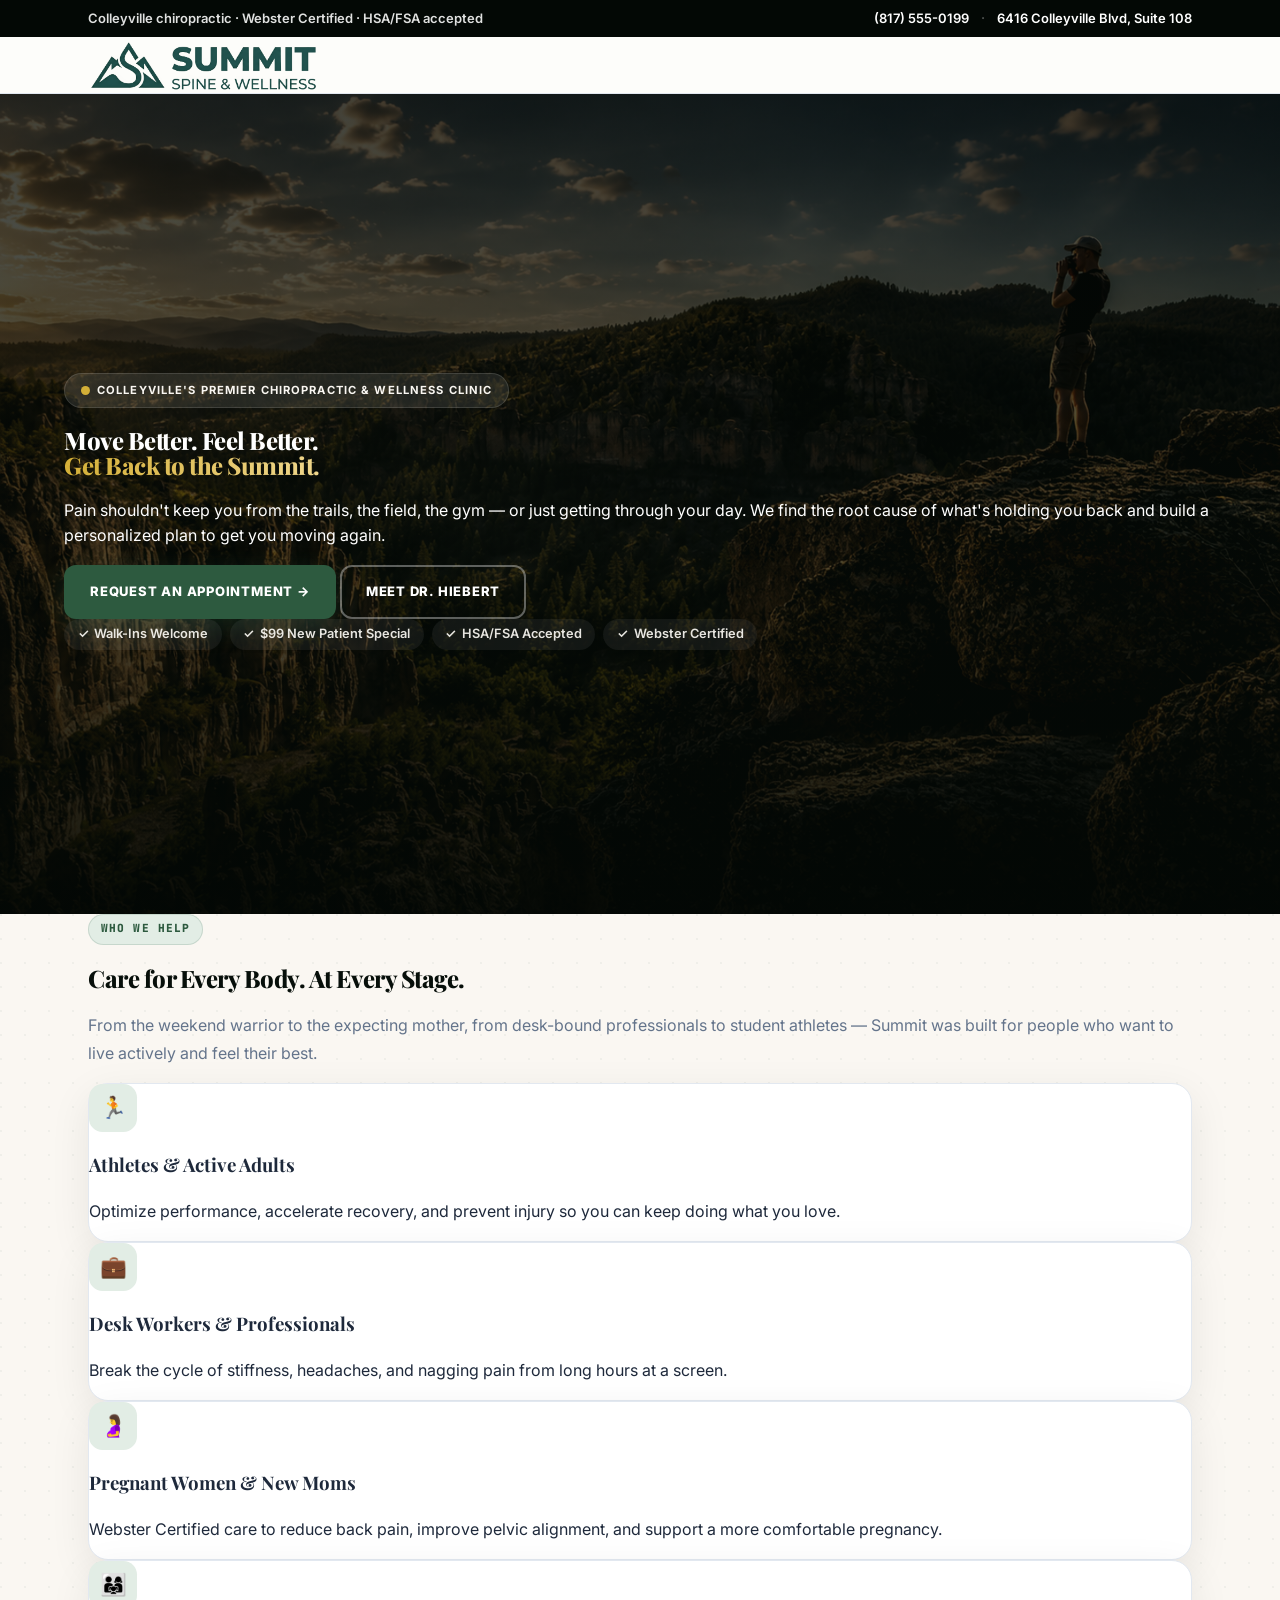
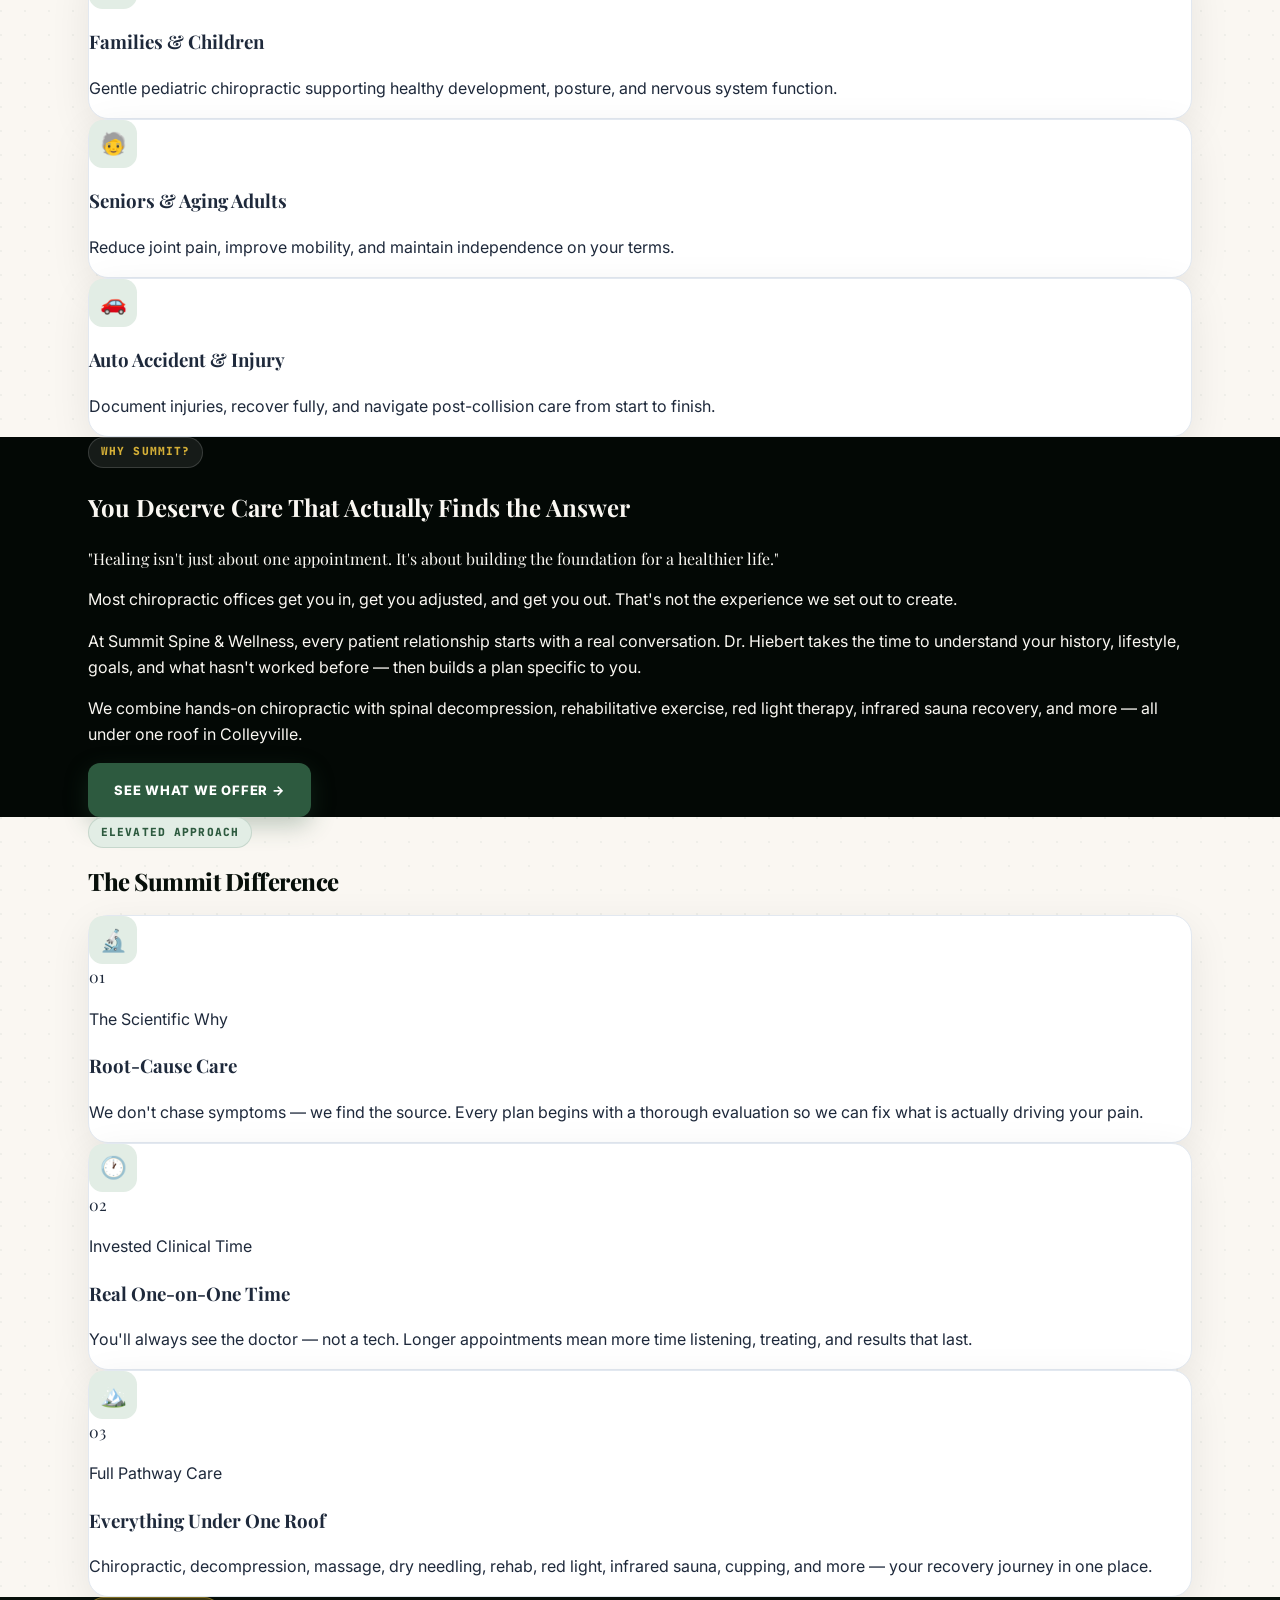
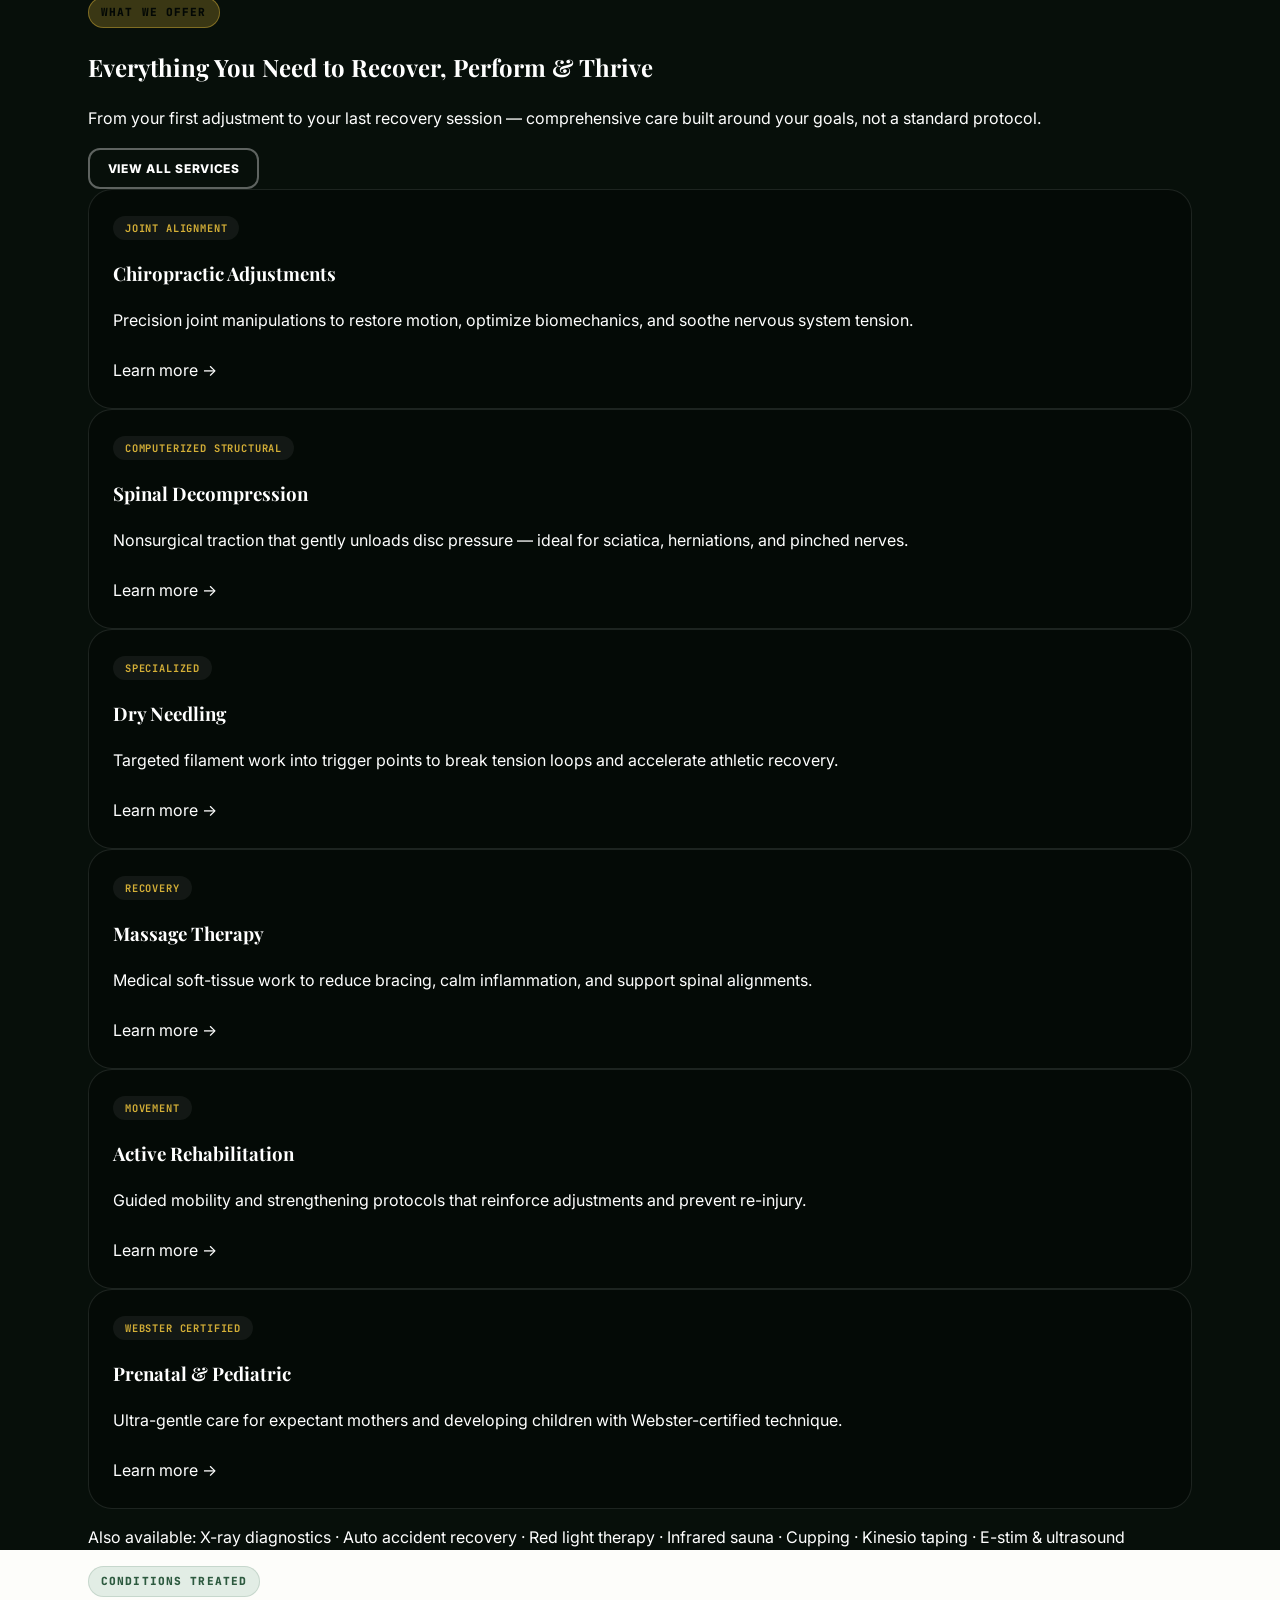
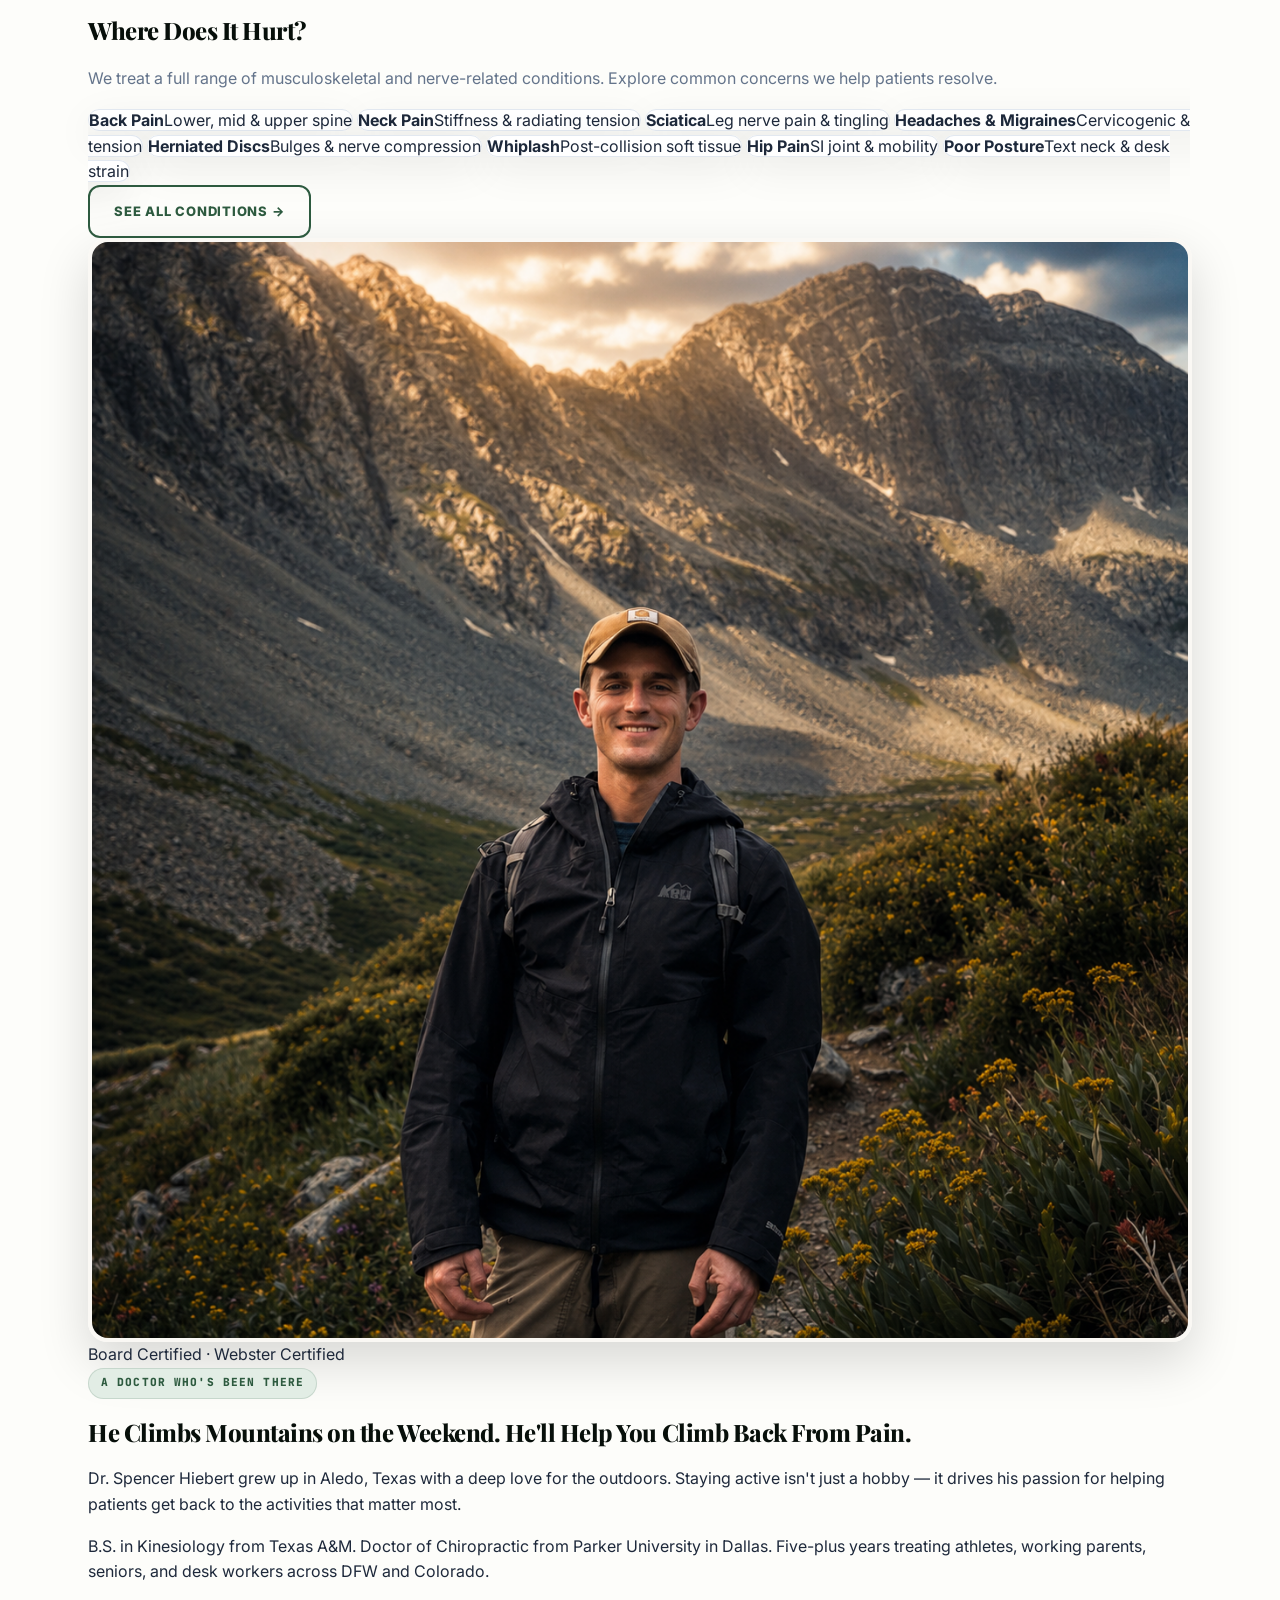
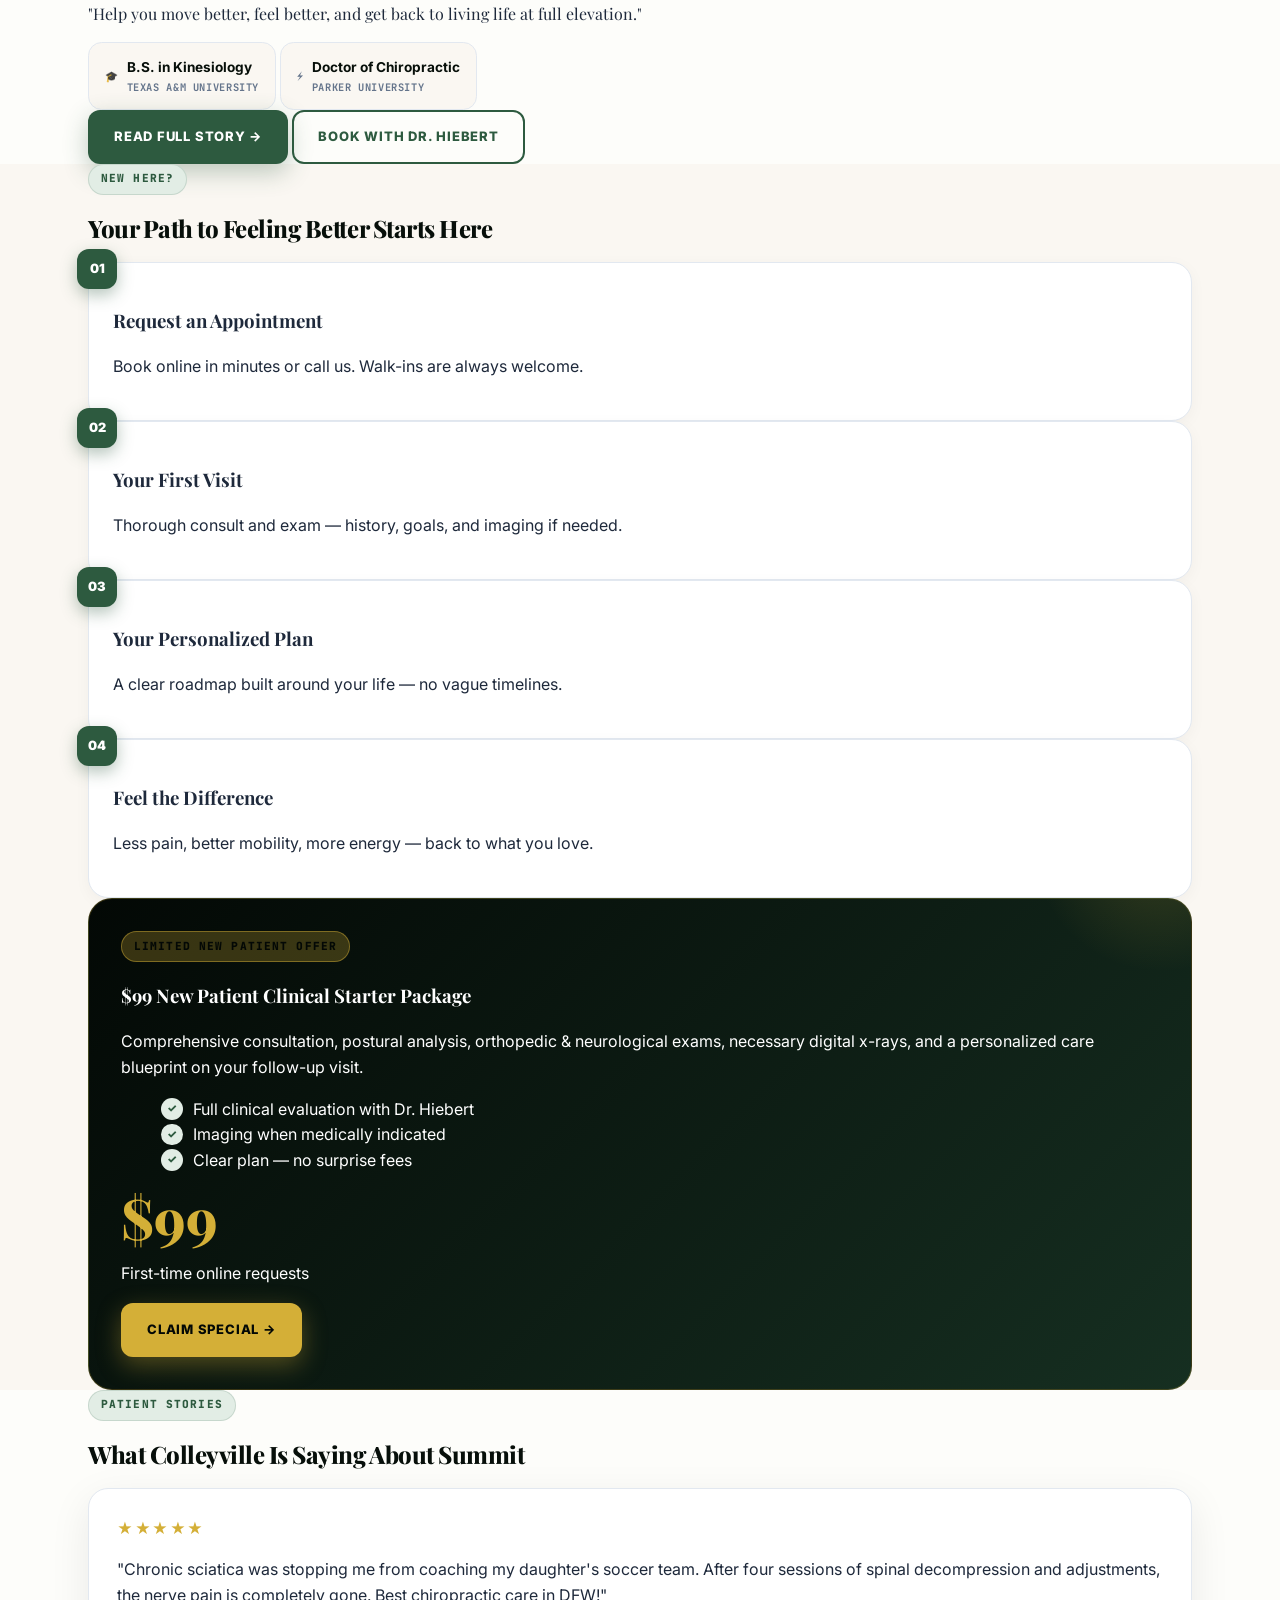
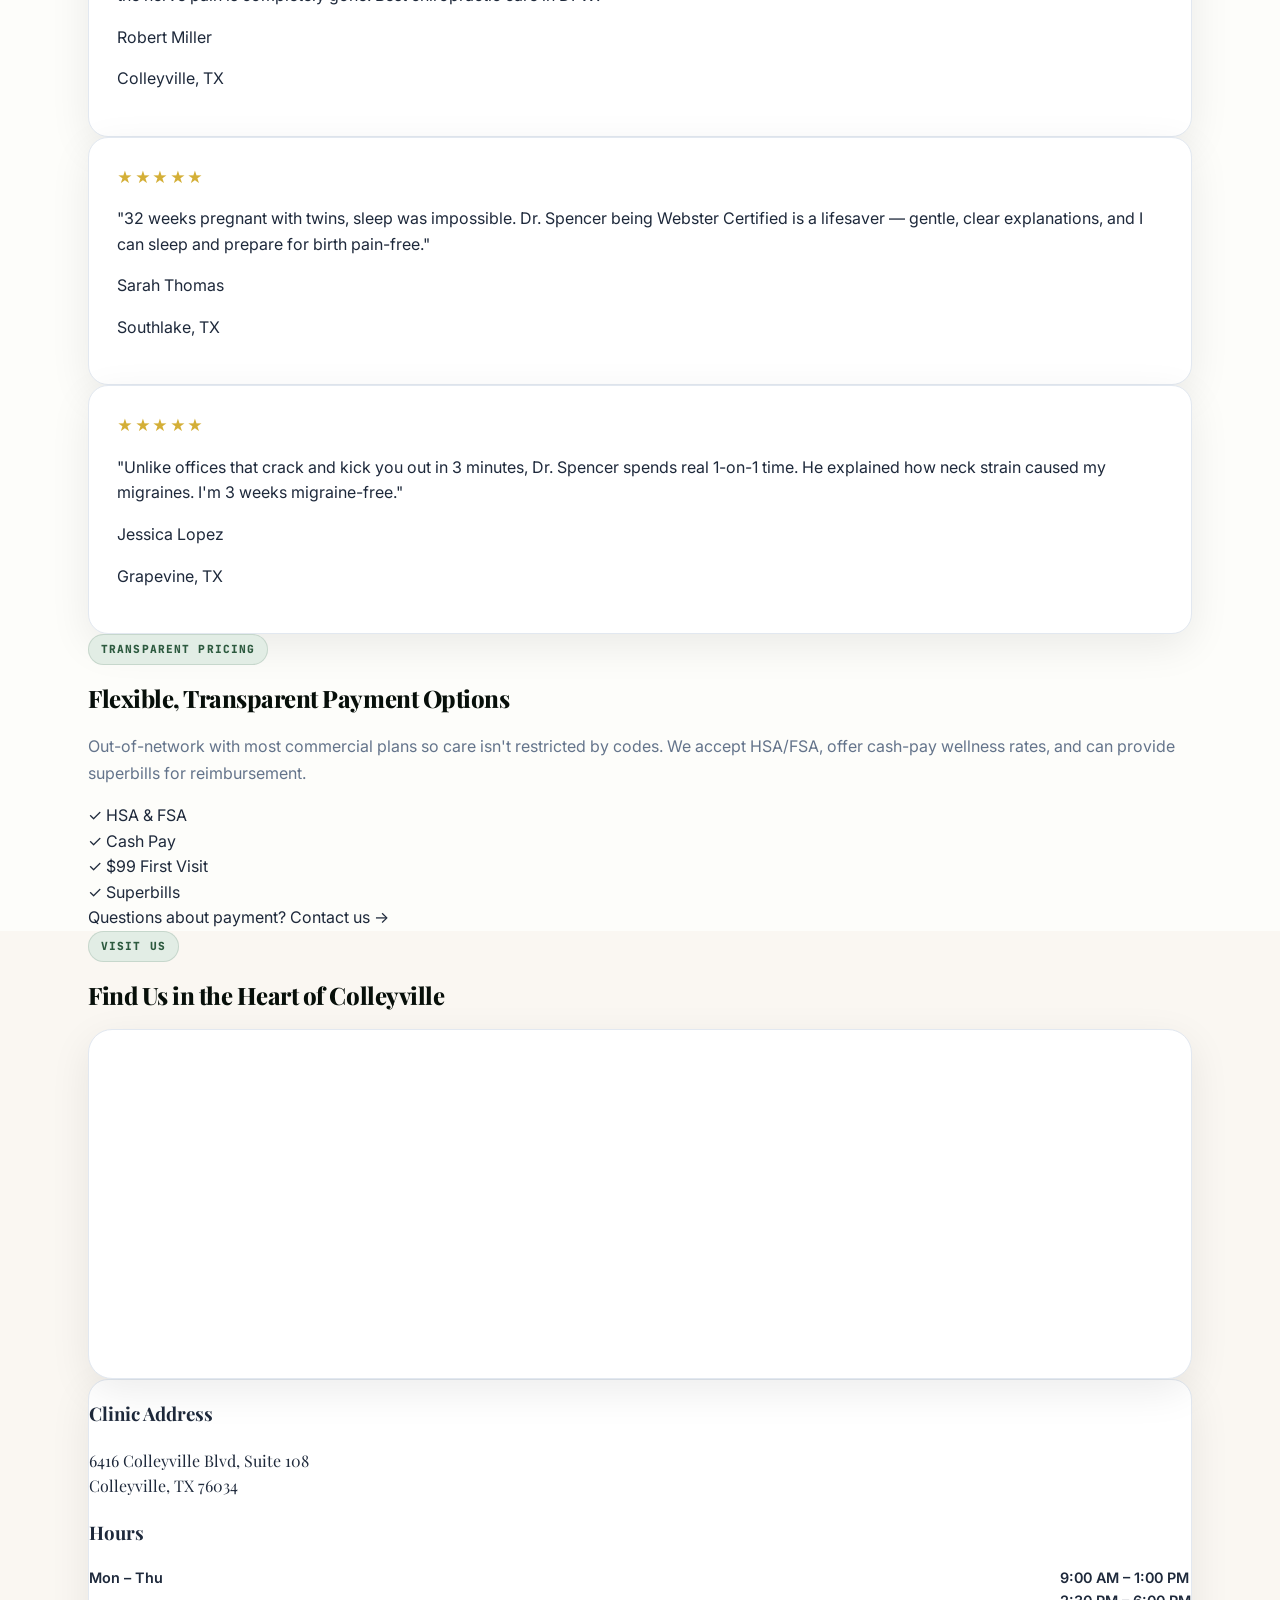
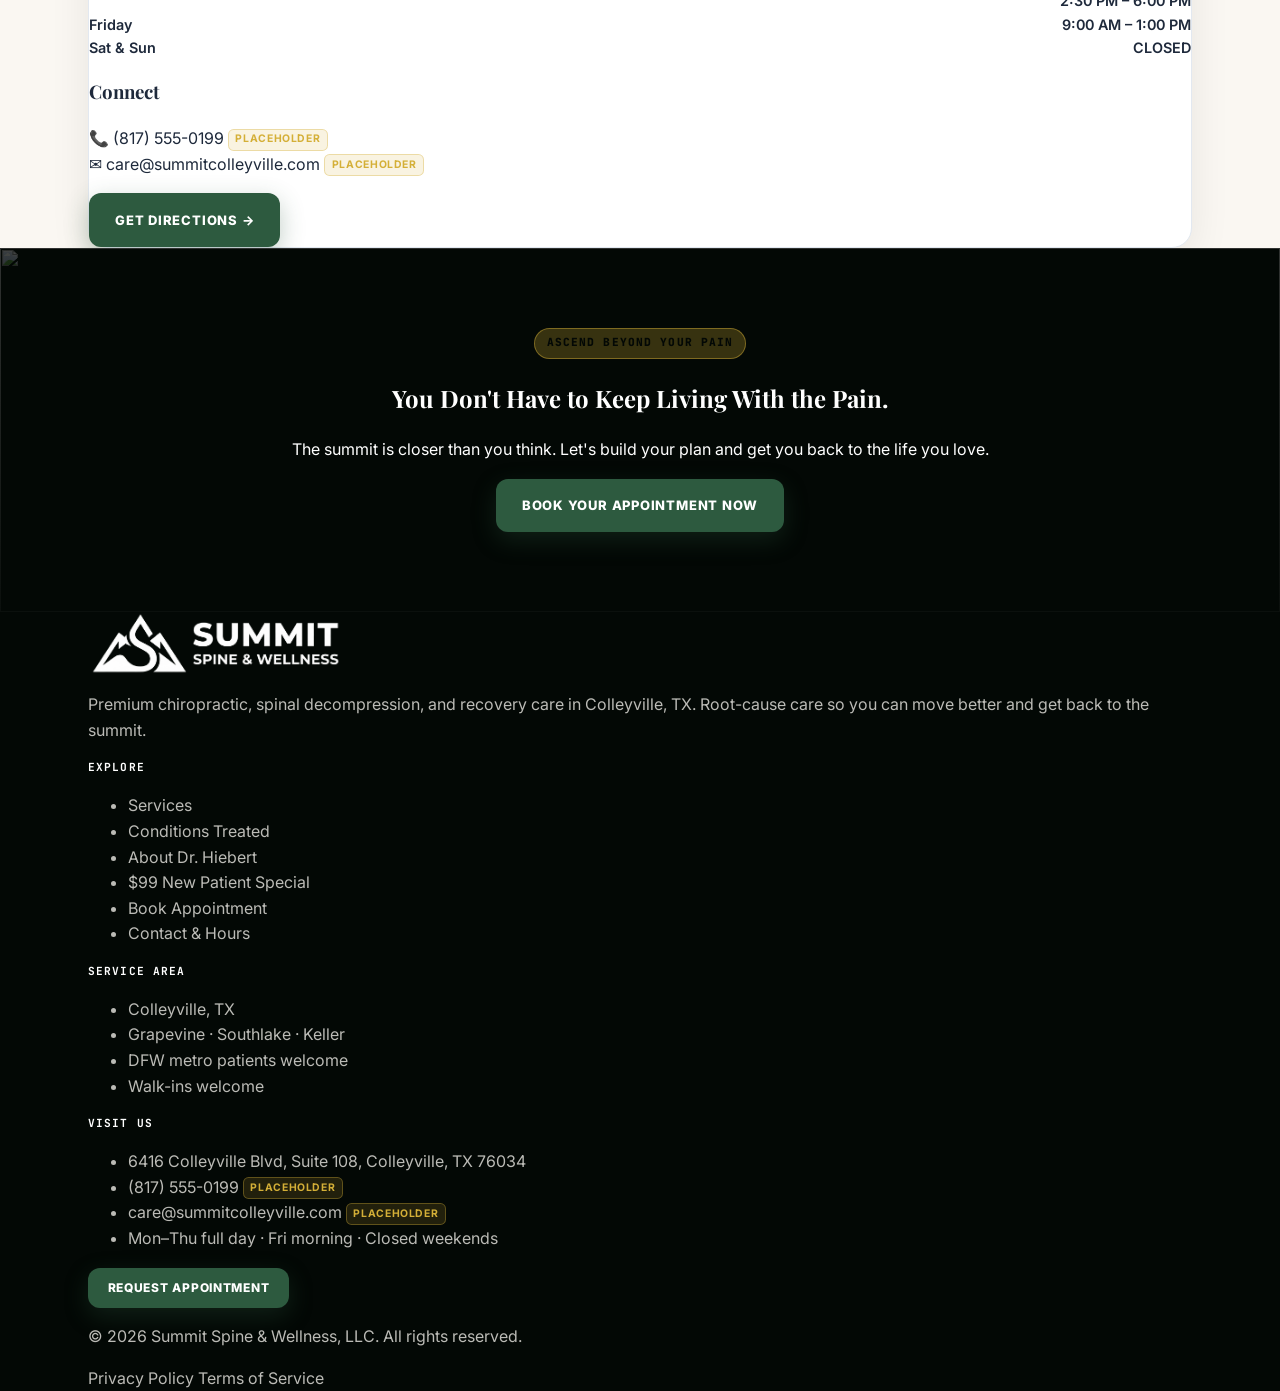
==== commit 5c9e0bc2: "Fix menu navigation for Vercel clean URLs Use root-relative trailing-slash paths in nav, footer, and" ====
--- a/index.html
+++ b/index.html
@@ -104,12 +104,12 @@
 
   <header class="site-header">
     <div class="container h-[80px] flex items-center justify-between gap-4">
-      <a href="index.html" class="shrink-0" aria-label="Summit Spine & Wellness home">
+      <a href="/" class="shrink-0" aria-label="Summit Spine & Wellness home">
         <img src="images/logo/summit-spine-logo.png" alt="Summit Spine & Wellness" class="site-logo-img" width="220" height="56" decoding="async">
       </a>
       <nav id="desktop-nav" class="hidden lg:flex items-center gap-0.5" aria-label="Main navigation"></nav>
       <div class="flex items-center gap-2 shrink-0">
-        <a href="appointment/index.html" class="btn btn-primary btn-sm hidden sm:inline-flex">Book Appointment</a>
+        <a href="/appointment/" class="btn btn-primary btn-sm hidden sm:inline-flex">Book Appointment</a>
         <button id="nav-toggle" type="button" aria-expanded="false" aria-label="Toggle menu" class="lg:hidden p-2 text-ssw-deep rounded-lg hover:bg-ssw-warm"></button>
       </div>
     </div>
@@ -137,8 +137,8 @@
             Pain shouldn't keep you from the trails, the field, the gym — or just getting through your day. We find the root cause of what's holding you back and build a personalized plan to get you moving again.
           </p>
           <div class="mt-8 flex flex-col sm:flex-row gap-4">
-            <a href="appointment/index.html" class="btn btn-primary">Request an Appointment →</a>
-            <a href="about/index.html" class="btn btn-outline">Meet Dr. Hiebert</a>
+            <a href="/appointment/" class="btn btn-primary">Request an Appointment →</a>
+            <a href="/about/" class="btn btn-outline">Meet Dr. Hiebert</a>
           </div>
           <div class="mt-10 pt-8 border-t border-white/10">
             <div class="trust-pills">
@@ -234,7 +234,7 @@
             We combine hands-on chiropractic with spinal decompression, rehabilitative exercise, red light therapy, infrared sauna recovery, and more — all under one roof in Colleyville.
           </p>
           <div class="pt-2">
-            <a href="services/index.html" class="btn btn-primary">See What We Offer →</a>
+            <a href="/services/" class="btn btn-primary">See What We Offer →</a>
           </div>
         </div>
       </div>
@@ -294,7 +294,7 @@
             From your first adjustment to your last recovery session — comprehensive care built around your goals, not a standard protocol.
           </p>
         </div>
-        <a href="services/index.html" class="btn btn-outline btn-sm shrink-0">View All Services</a>
+        <a href="/services/" class="btn btn-outline btn-sm shrink-0">View All Services</a>
       </div>
       <div class="grid md:grid-cols-2 lg:grid-cols-3 gap-5">
         <article class="service-card">
@@ -303,7 +303,7 @@
             <h3 class="font-display font-extrabold text-xl text-white mt-4">Chiropractic Adjustments</h3>
             <p class="text-xs text-neutral-300 mt-3 leading-relaxed">Precision joint manipulations to restore motion, optimize biomechanics, and soothe nervous system tension.</p>
           </div>
-          <a href="services/index.html#chiro" class="mt-6 pt-4 border-t border-white/10 text-xs font-bold text-ssw-gold uppercase tracking-wider">Learn more →</a>
+          <a href="/services/#chiro" class="mt-6 pt-4 border-t border-white/10 text-xs font-bold text-ssw-gold uppercase tracking-wider">Learn more →</a>
         </article>
         <article class="service-card">
           <div>
@@ -311,7 +311,7 @@
             <h3 class="font-display font-extrabold text-xl text-white mt-4">Spinal Decompression</h3>
             <p class="text-xs text-neutral-300 mt-3 leading-relaxed">Nonsurgical traction that gently unloads disc pressure — ideal for sciatica, herniations, and pinched nerves.</p>
           </div>
-          <a href="services/index.html#decompression" class="mt-6 pt-4 border-t border-white/10 text-xs font-bold text-ssw-gold uppercase tracking-wider">Learn more →</a>
+          <a href="/services/#decompression" class="mt-6 pt-4 border-t border-white/10 text-xs font-bold text-ssw-gold uppercase tracking-wider">Learn more →</a>
         </article>
         <article class="service-card">
           <div>
@@ -319,7 +319,7 @@
             <h3 class="font-display font-extrabold text-xl text-white mt-4">Dry Needling</h3>
             <p class="text-xs text-neutral-300 mt-3 leading-relaxed">Targeted filament work into trigger points to break tension loops and accelerate athletic recovery.</p>
           </div>
-          <a href="services/index.html#needling" class="mt-6 pt-4 border-t border-white/10 text-xs font-bold text-ssw-gold uppercase tracking-wider">Learn more →</a>
+          <a href="/services/#needling" class="mt-6 pt-4 border-t border-white/10 text-xs font-bold text-ssw-gold uppercase tracking-wider">Learn more →</a>
         </article>
         <article class="service-card">
           <div>
@@ -327,7 +327,7 @@
             <h3 class="font-display font-extrabold text-xl text-white mt-4">Massage Therapy</h3>
             <p class="text-xs text-neutral-300 mt-3 leading-relaxed">Medical soft-tissue work to reduce bracing, calm inflammation, and support spinal alignments.</p>
           </div>
-          <a href="services/index.html#massage" class="mt-6 pt-4 border-t border-white/10 text-xs font-bold text-ssw-gold uppercase tracking-wider">Learn more →</a>
+          <a href="/services/#massage" class="mt-6 pt-4 border-t border-white/10 text-xs font-bold text-ssw-gold uppercase tracking-wider">Learn more →</a>
         </article>
         <article class="service-card">
           <div>
@@ -335,7 +335,7 @@
             <h3 class="font-display font-extrabold text-xl text-white mt-4">Active Rehabilitation</h3>
             <p class="text-xs text-neutral-300 mt-3 leading-relaxed">Guided mobility and strengthening protocols that reinforce adjustments and prevent re-injury.</p>
           </div>
-          <a href="services/index.html#rehab" class="mt-6 pt-4 border-t border-white/10 text-xs font-bold text-ssw-gold uppercase tracking-wider">Learn more →</a>
+          <a href="/services/#rehab" class="mt-6 pt-4 border-t border-white/10 text-xs font-bold text-ssw-gold uppercase tracking-wider">Learn more →</a>
         </article>
         <article class="service-card">
           <div>
@@ -343,7 +343,7 @@
             <h3 class="font-display font-extrabold text-xl text-white mt-4">Prenatal & Pediatric</h3>
             <p class="text-xs text-neutral-300 mt-3 leading-relaxed">Ultra-gentle care for expectant mothers and developing children with Webster-certified technique.</p>
           </div>
-          <a href="services/index.html#prenatal" class="mt-6 pt-4 border-t border-white/10 text-xs font-bold text-ssw-gold uppercase tracking-wider">Learn more →</a>
+          <a href="/services/#prenatal" class="mt-6 pt-4 border-t border-white/10 text-xs font-bold text-ssw-gold uppercase tracking-wider">Learn more →</a>
         </article>
       </div>
       <p class="mt-10 text-center text-xs text-neutral-400 italic max-w-3xl mx-auto">
@@ -361,17 +361,17 @@
         <p class="section-lead mt-4">We treat a full range of musculoskeletal and nerve-related conditions. Explore common concerns we help patients resolve.</p>
       </div>
       <div class="grid sm:grid-cols-2 lg:grid-cols-4 gap-3">
-        <a href="conditions/index.html#back" class="card p-4 hover:border-ssw-green transition-colors"><strong class="text-ssw-900">Back Pain</strong><span class="block text-xs text-[var(--ssw-muted)] mt-1">Lower, mid & upper spine</span></a>
-        <a href="conditions/index.html#neck" class="card p-4 hover:border-ssw-green transition-colors"><strong class="text-ssw-900">Neck Pain</strong><span class="block text-xs text-[var(--ssw-muted)] mt-1">Stiffness & radiating tension</span></a>
-        <a href="conditions/index.html#sciatica" class="card p-4 hover:border-ssw-green transition-colors"><strong class="text-ssw-900">Sciatica</strong><span class="block text-xs text-[var(--ssw-muted)] mt-1">Leg nerve pain & tingling</span></a>
-        <a href="conditions/index.html#headaches" class="card p-4 hover:border-ssw-green transition-colors"><strong class="text-ssw-900">Headaches & Migraines</strong><span class="block text-xs text-[var(--ssw-muted)] mt-1">Cervicogenic & tension</span></a>
-        <a href="conditions/index.html#herniations" class="card p-4 hover:border-ssw-green transition-colors"><strong class="text-ssw-900">Herniated Discs</strong><span class="block text-xs text-[var(--ssw-muted)] mt-1">Bulges & nerve compression</span></a>
-        <a href="conditions/index.html#whiplash" class="card p-4 hover:border-ssw-green transition-colors"><strong class="text-ssw-900">Whiplash</strong><span class="block text-xs text-[var(--ssw-muted)] mt-1">Post-collision soft tissue</span></a>
-        <a href="conditions/index.html#hip-pain" class="card p-4 hover:border-ssw-green transition-colors"><strong class="text-ssw-900">Hip Pain</strong><span class="block text-xs text-[var(--ssw-muted)] mt-1">SI joint & mobility</span></a>
-        <a href="conditions/index.html#posture" class="card p-4 hover:border-ssw-green transition-colors"><strong class="text-ssw-900">Poor Posture</strong><span class="block text-xs text-[var(--ssw-muted)] mt-1">Text neck & desk strain</span></a>
+        <a href="/conditions/#back" class="card p-4 hover:border-ssw-green transition-colors"><strong class="text-ssw-900">Back Pain</strong><span class="block text-xs text-[var(--ssw-muted)] mt-1">Lower, mid & upper spine</span></a>
+        <a href="/conditions/#neck" class="card p-4 hover:border-ssw-green transition-colors"><strong class="text-ssw-900">Neck Pain</strong><span class="block text-xs text-[var(--ssw-muted)] mt-1">Stiffness & radiating tension</span></a>
+        <a href="/conditions/#sciatica" class="card p-4 hover:border-ssw-green transition-colors"><strong class="text-ssw-900">Sciatica</strong><span class="block text-xs text-[var(--ssw-muted)] mt-1">Leg nerve pain & tingling</span></a>
+        <a href="/conditions/#headaches" class="card p-4 hover:border-ssw-green transition-colors"><strong class="text-ssw-900">Headaches & Migraines</strong><span class="block text-xs text-[var(--ssw-muted)] mt-1">Cervicogenic & tension</span></a>
+        <a href="/conditions/#herniations" class="card p-4 hover:border-ssw-green transition-colors"><strong class="text-ssw-900">Herniated Discs</strong><span class="block text-xs text-[var(--ssw-muted)] mt-1">Bulges & nerve compression</span></a>
+        <a href="/conditions/#whiplash" class="card p-4 hover:border-ssw-green transition-colors"><strong class="text-ssw-900">Whiplash</strong><span class="block text-xs text-[var(--ssw-muted)] mt-1">Post-collision soft tissue</span></a>
+        <a href="/conditions/#hip-pain" class="card p-4 hover:border-ssw-green transition-colors"><strong class="text-ssw-900">Hip Pain</strong><span class="block text-xs text-[var(--ssw-muted)] mt-1">SI joint & mobility</span></a>
+        <a href="/conditions/#posture" class="card p-4 hover:border-ssw-green transition-colors"><strong class="text-ssw-900">Poor Posture</strong><span class="block text-xs text-[var(--ssw-muted)] mt-1">Text neck & desk strain</span></a>
       </div>
       <div class="text-center mt-8">
-        <a href="conditions/index.html" class="btn btn-outline-dark">See All Conditions →</a>
+        <a href="/conditions/" class="btn btn-outline-dark">See All Conditions →</a>
       </div>
     </div>
   </section>
@@ -409,8 +409,8 @@
             </div>
           </div>
           <div class="mt-8 flex flex-wrap gap-3">
-            <a href="about/index.html" class="btn btn-primary">Read Full Story →</a>
-            <a href="appointment/index.html" class="btn btn-outline-dark">Book With Dr. Hiebert</a>
+            <a href="/about/" class="btn btn-primary">Read Full Story →</a>
+            <a href="/appointment/" class="btn btn-outline-dark">Book With Dr. Hiebert</a>
           </div>
         </div>
       </div>
@@ -464,7 +464,7 @@
           <div class="lg:col-span-5 text-center lg:text-right">
             <div class="offer-price">$99</div>
             <p class="text-xs text-white/60 font-mono uppercase tracking-widest mt-2">First-time online requests</p>
-            <a href="new-patient-special/index.html" class="btn btn-gold mt-6">Claim Special →</a>
+            <a href="/new-patient-special/" class="btn btn-gold mt-6">Claim Special →</a>
           </div>
         </div>
       </div>
@@ -515,7 +515,7 @@
         <div class="p-4 bg-ssw-warm border border-[var(--ssw-border)] rounded-xl font-bold text-xs sm:text-sm text-ssw-900">✓ $99 First Visit</div>
         <div class="p-4 bg-ssw-warm border border-[var(--ssw-border)] rounded-xl font-bold text-xs sm:text-sm text-ssw-900">✓ Superbills</div>
       </div>
-      <a href="contact/index.html" class="inline-block mt-8 font-mono text-xs font-bold text-ssw-green hover:text-ssw-gold uppercase tracking-widest">Questions about payment? Contact us →</a>
+      <a href="/contact/" class="inline-block mt-8 font-mono text-xs font-bold text-ssw-green hover:text-ssw-gold uppercase tracking-widest">Questions about payment? Contact us →</a>
     </div>
   </section>
 
@@ -584,7 +584,7 @@
       <p class="text-neutral-200 text-sm sm:text-base mt-4 max-w-xl mx-auto leading-relaxed">
         The summit is closer than you think. Let's build your plan and get you back to the life you love.
       </p>
-      <a href="appointment/index.html" class="btn btn-primary mt-8">Book Your Appointment Now</a>
+      <a href="/appointment/" class="btn btn-primary mt-8">Book Your Appointment Now</a>
     </div>
   </section>
 
--- a/css/styles.css
+++ b/css/styles.css
@@ -161,19 +161,32 @@
 
 .nav-link {
   font-weight: 700;
-  font-size: 0.8125rem;
+  font-size: 0.75rem;
   text-transform: uppercase;
   letter-spacing: 0.04em;
   color: var(--ssw-green-deep);
-  padding: 0.5rem 0.75rem;
+  padding: 0.45rem 0.55rem;
   border-radius: 0.5rem;
   transition: color 0.15s, background 0.15s;
+  white-space: nowrap;
 }
 
 .nav-link:hover,
 .nav-link.is-active {
   color: var(--ssw-green);
   background: var(--ssw-green-soft);
+}
+
+#desktop-nav {
+  flex-wrap: nowrap;
+  gap: 0.1rem;
+  max-width: min(100%, 42rem);
+  overflow-x: auto;
+  scrollbar-width: none;
+}
+
+#desktop-nav::-webkit-scrollbar {
+  display: none;
 }
 
 /* —— Buttons —— */
@@ -779,8 +792,9 @@
   position: absolute;
   inset: 0;
   background: rgba(3, 8, 5, 0.55);
+  backdrop-filter: blur(6px);
   opacity: 0;
-  transition: opacity 0.25s;
+  transition: opacity 0.25s ease;
 }
 
 .mobile-menu.is-open .mobile-menu__backdrop {
@@ -789,20 +803,24 @@
 
 .mobile-menu__panel {
   position: absolute;
-  top: 0;
-  right: 0;
-  width: min(100%, 380px);
+  inset: 0;
+  width: 100%;
   height: 100%;
-  background: #fff;
+  background:
+    radial-gradient(ellipse 80% 50% at 100% 0%, rgba(212, 175, 55, 0.12), transparent 55%),
+    radial-gradient(ellipse 70% 45% at 0% 100%, rgba(45, 90, 63, 0.1), transparent 50%),
+    linear-gradient(165deg, #fdfdfa 0%, #f4f7f5 45%, #faf7f2 100%);
   display: flex;
   flex-direction: column;
-  transform: translateX(100%);
-  transition: transform 0.3s cubic-bezier(0.16, 1, 0.3, 1);
-  box-shadow: -12px 0 40px rgba(3, 8, 5, 0.15);
+  transform: translateY(12px) scale(0.985);
+  opacity: 0;
+  transition: transform 0.35s cubic-bezier(0.22, 1, 0.36, 1), opacity 0.3s ease;
+  overflow: hidden;
 }
 
 .mobile-menu.is-open .mobile-menu__panel {
-  transform: translateX(0);
+  transform: translateY(0) scale(1);
+  opacity: 1;
 }
 
 .mobile-menu__top {
@@ -860,8 +878,23 @@
   padding: 0.9rem 1rem;
   border-radius: 0.85rem;
   border: 1px solid var(--ssw-border);
-  background: var(--ssw-cream);
-  transition: background 0.15s, border-color 0.15s;
+  background: rgba(255, 255, 255, 0.9);
+  box-shadow: 0 8px 24px rgba(3, 8, 5, 0.04);
+  transition: background 0.15s, border-color 0.15s, box-shadow 0.15s;
+  opacity: 0;
+  transform: translateY(8px);
+}
+
+.mobile-menu.is-open .mobile-menu__link {
+  animation: menuLinkIn 0.4s cubic-bezier(0.22, 1, 0.36, 1) forwards;
+  animation-delay: calc(0.04s + var(--i, 0) * 0.04s);
+}
+
+@keyframes menuLinkIn {
+  to {
+    opacity: 1;
+    transform: translateY(0);
+  }
 }
 
 .mobile-menu__link:hover,
@@ -993,11 +1026,36 @@
   backdrop-filter: blur(10px);
   border-top: 1px solid var(--ssw-border);
   box-shadow: 0 -8px 24px rgba(3, 8, 5, 0.08);
+  transition: transform 0.3s ease, opacity 0.25s ease;
 }
 
 @media (min-width: 1024px) {
-  .mobile-sticky-cta {
-    display: none;
+  .mobile-menu,
+  .mobile-sticky-cta,
+  .nav-burger {
+    display: none !important;
+  }
+
+  body {
+    padding-bottom: 0 !important;
+  }
+}
+
+@media (max-width: 1023px) {
+  body.menu-open {
+    overflow: hidden;
+    touch-action: none;
+  }
+
+  body.menu-open .mobile-sticky-cta {
+    transform: translateY(120%);
+    opacity: 0;
+    pointer-events: none;
+  }
+
+  body.menu-open .site-header {
+    opacity: 0;
+    pointer-events: none;
   }
 }
 
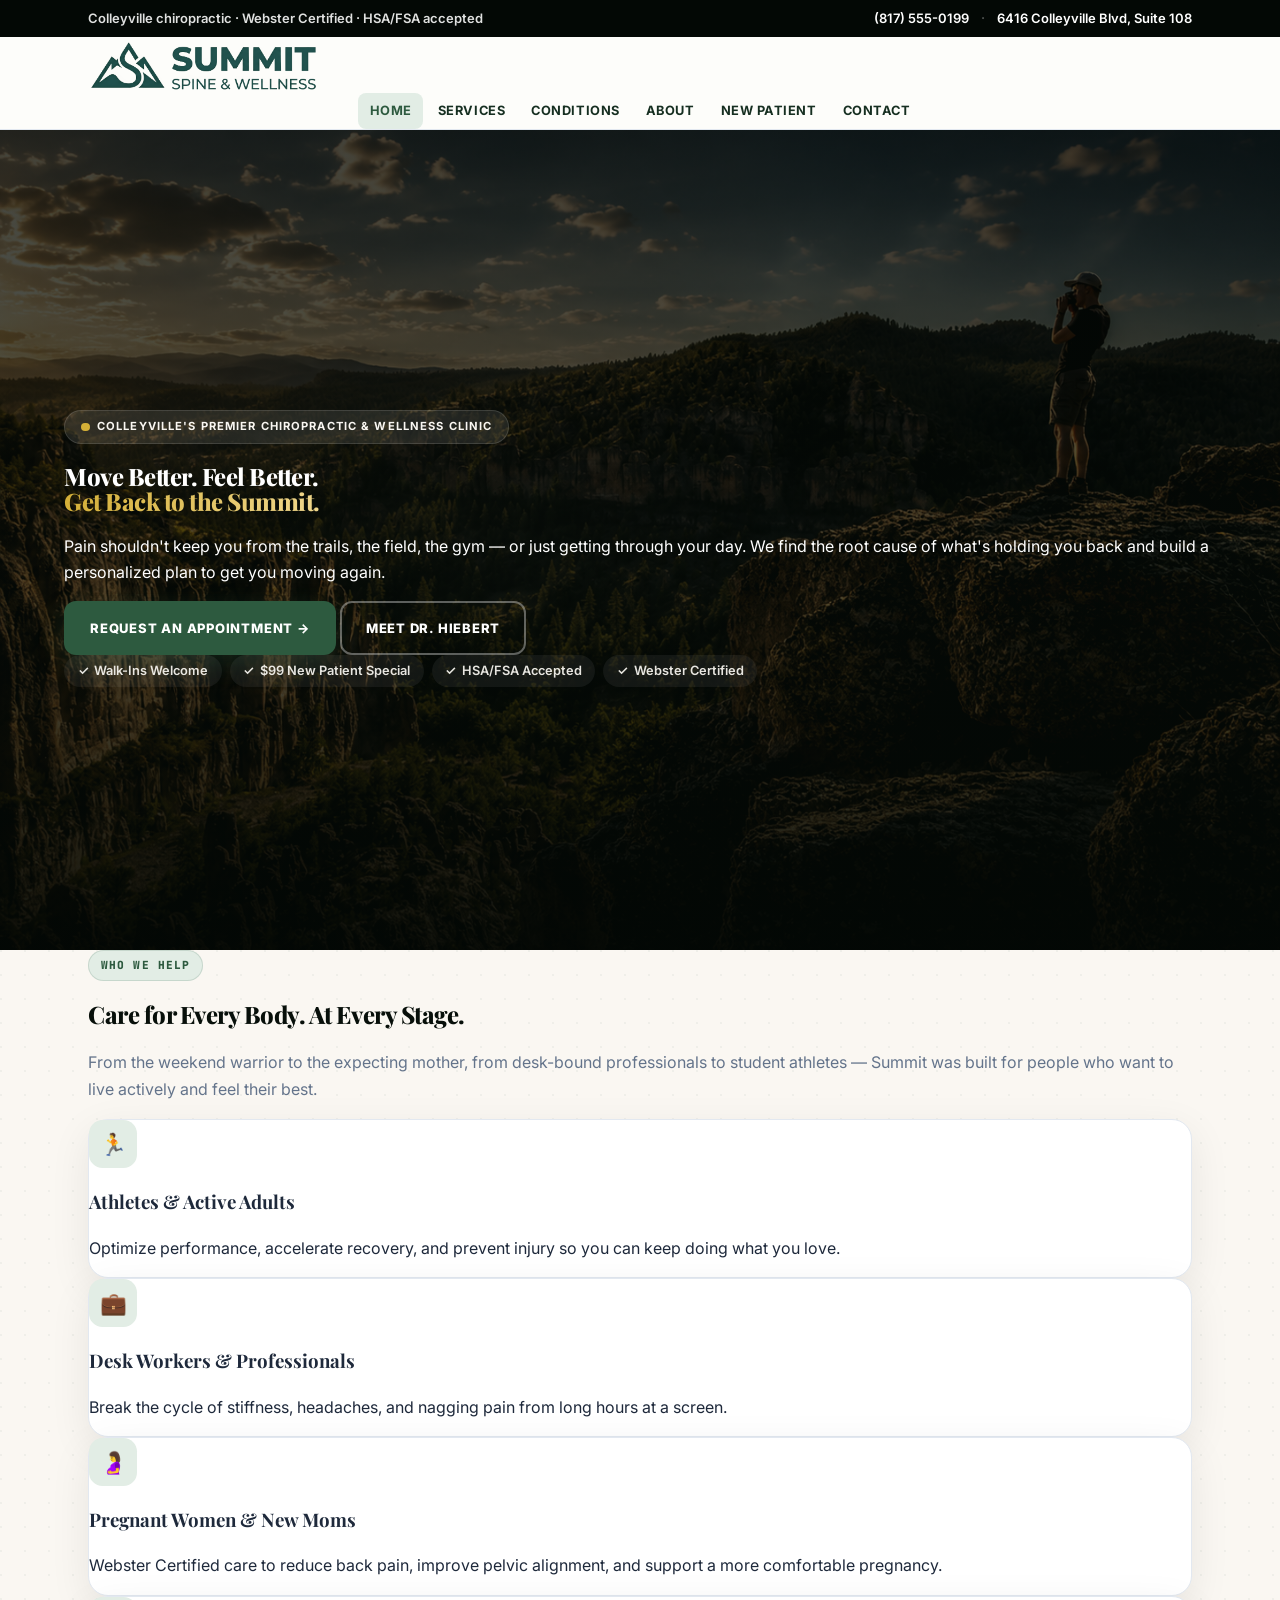
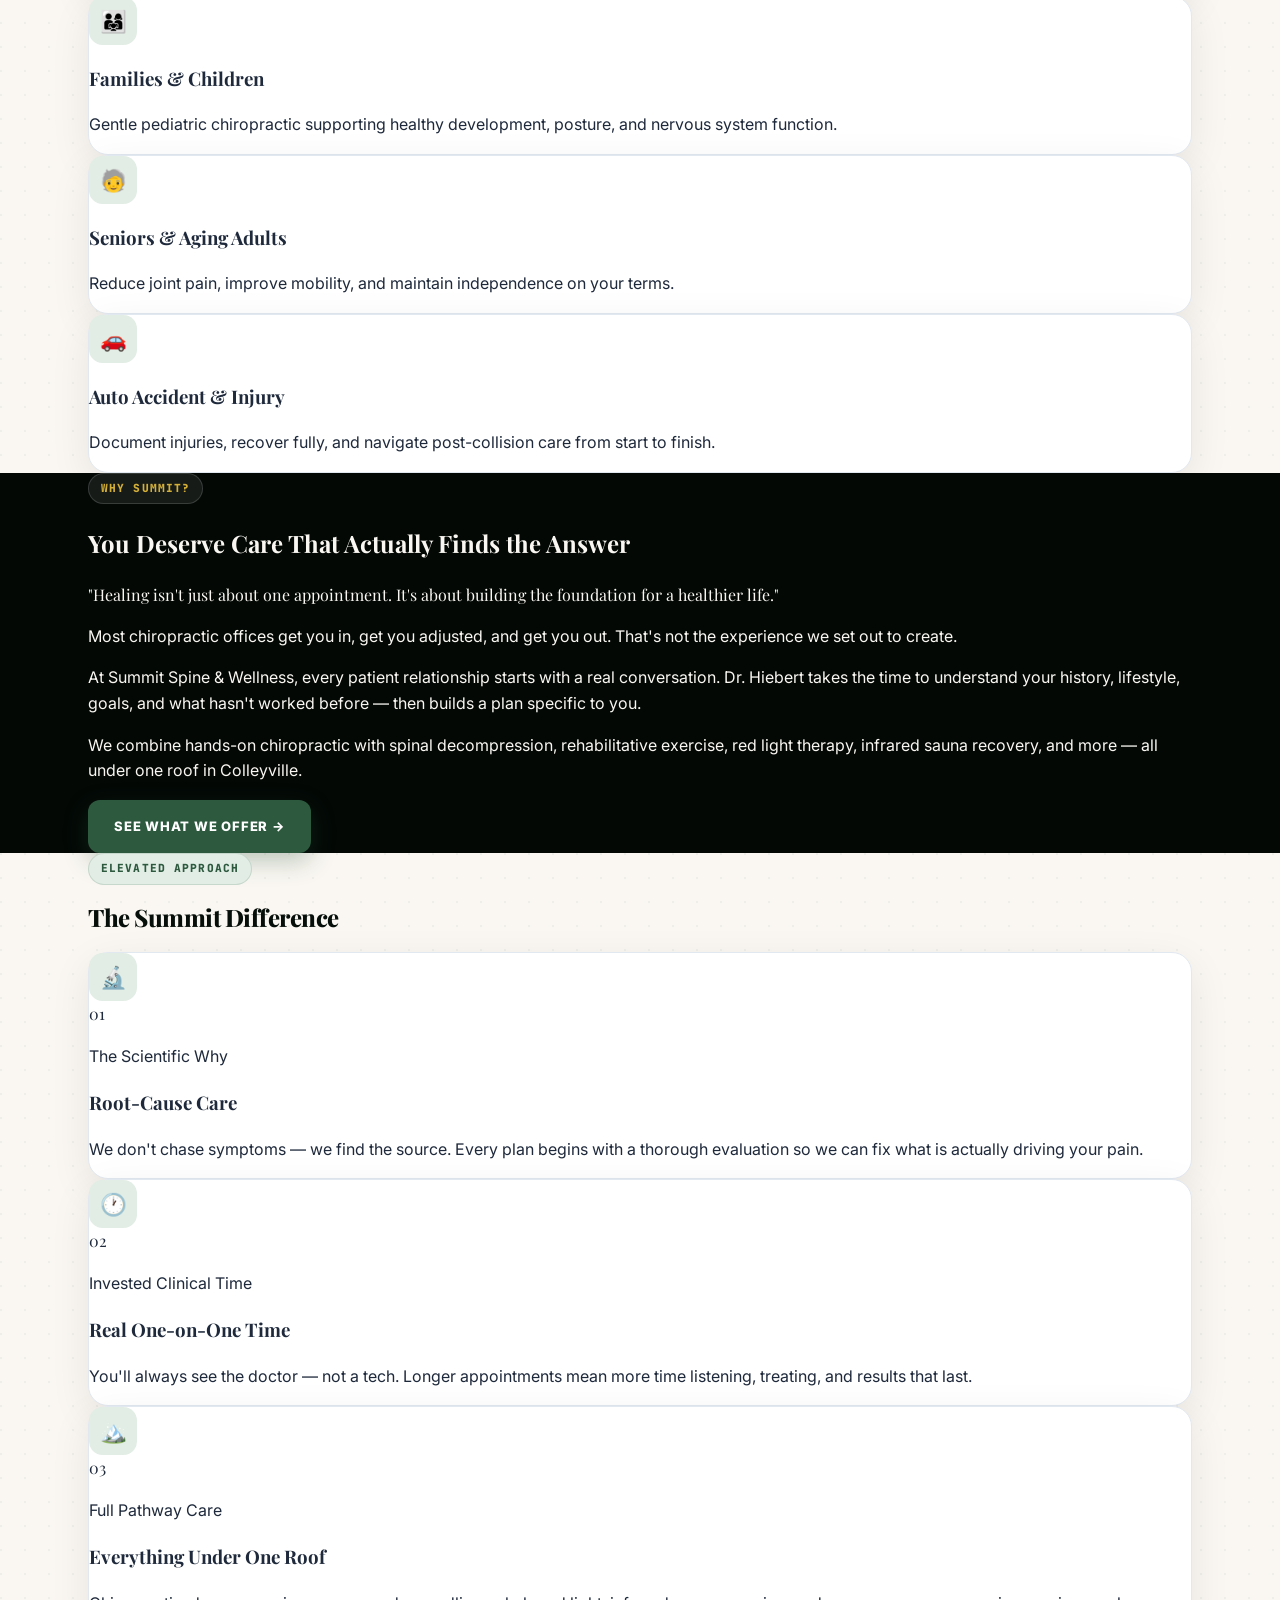
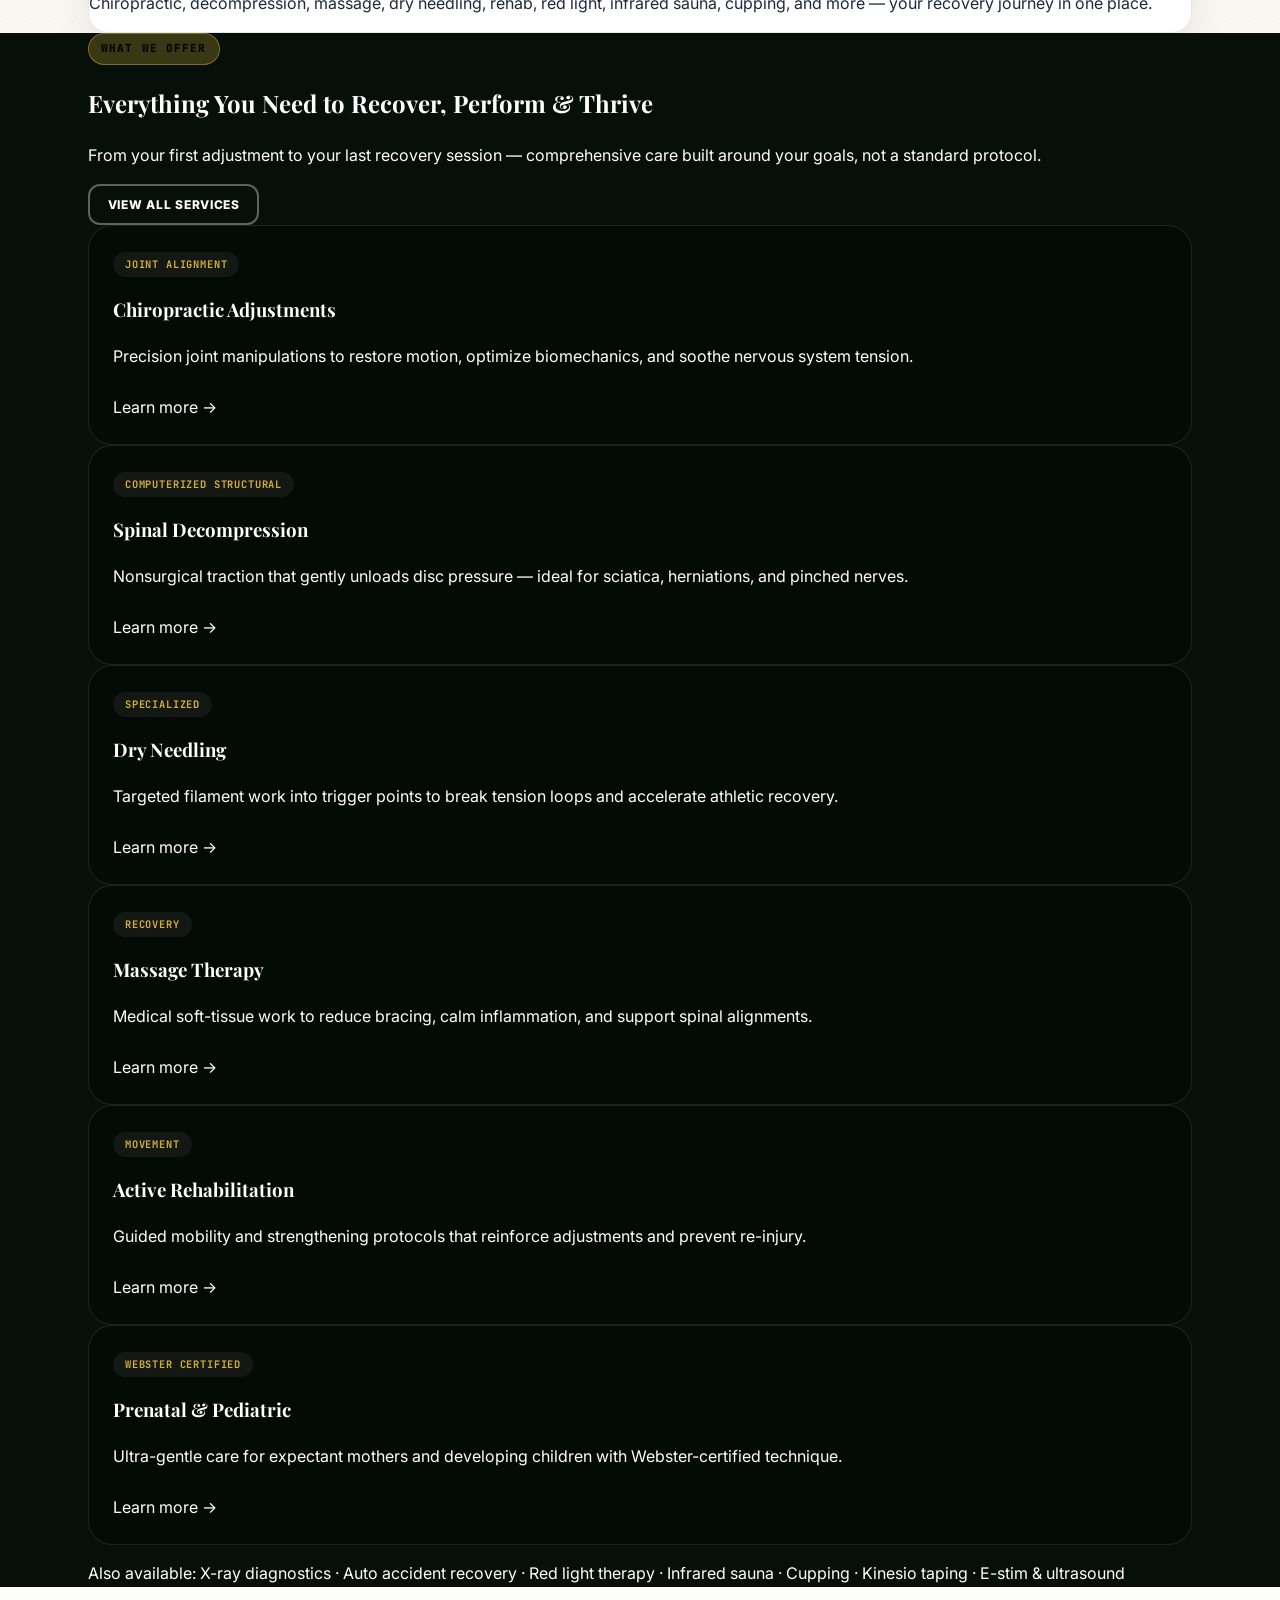
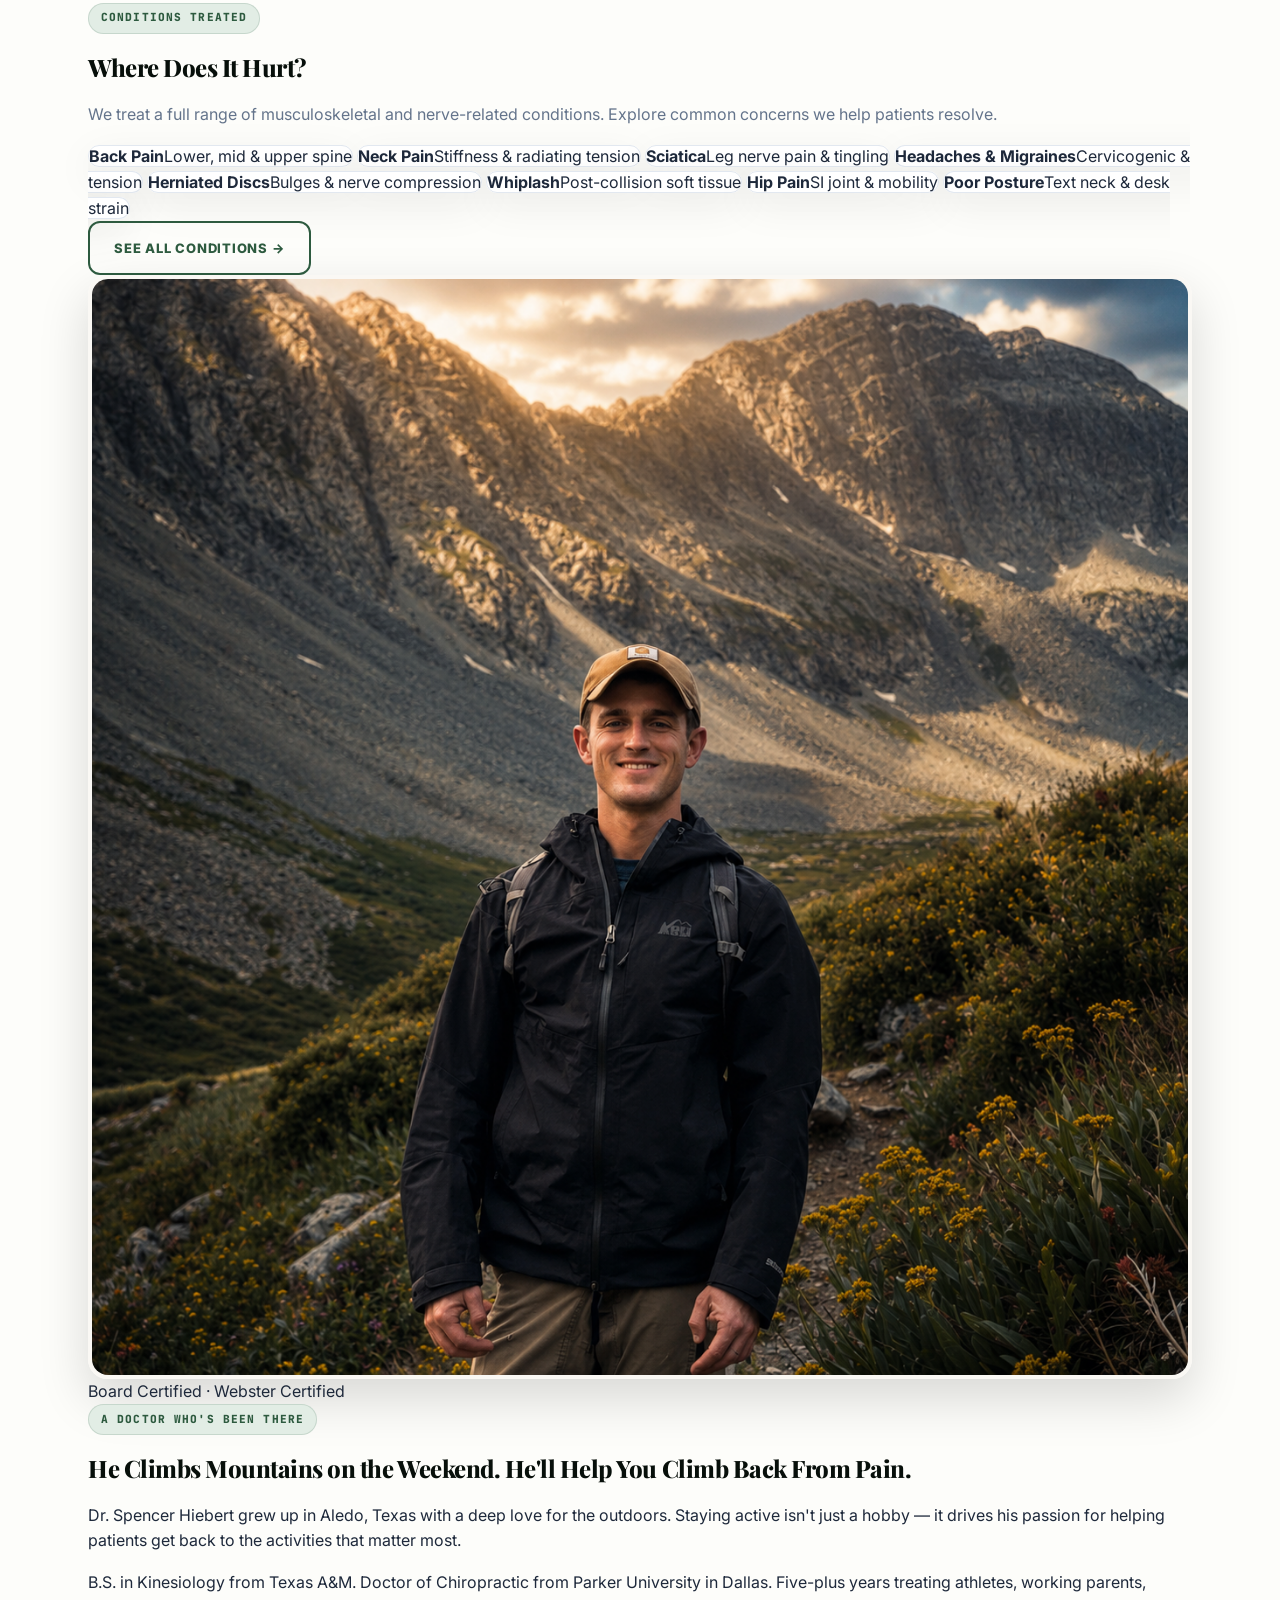
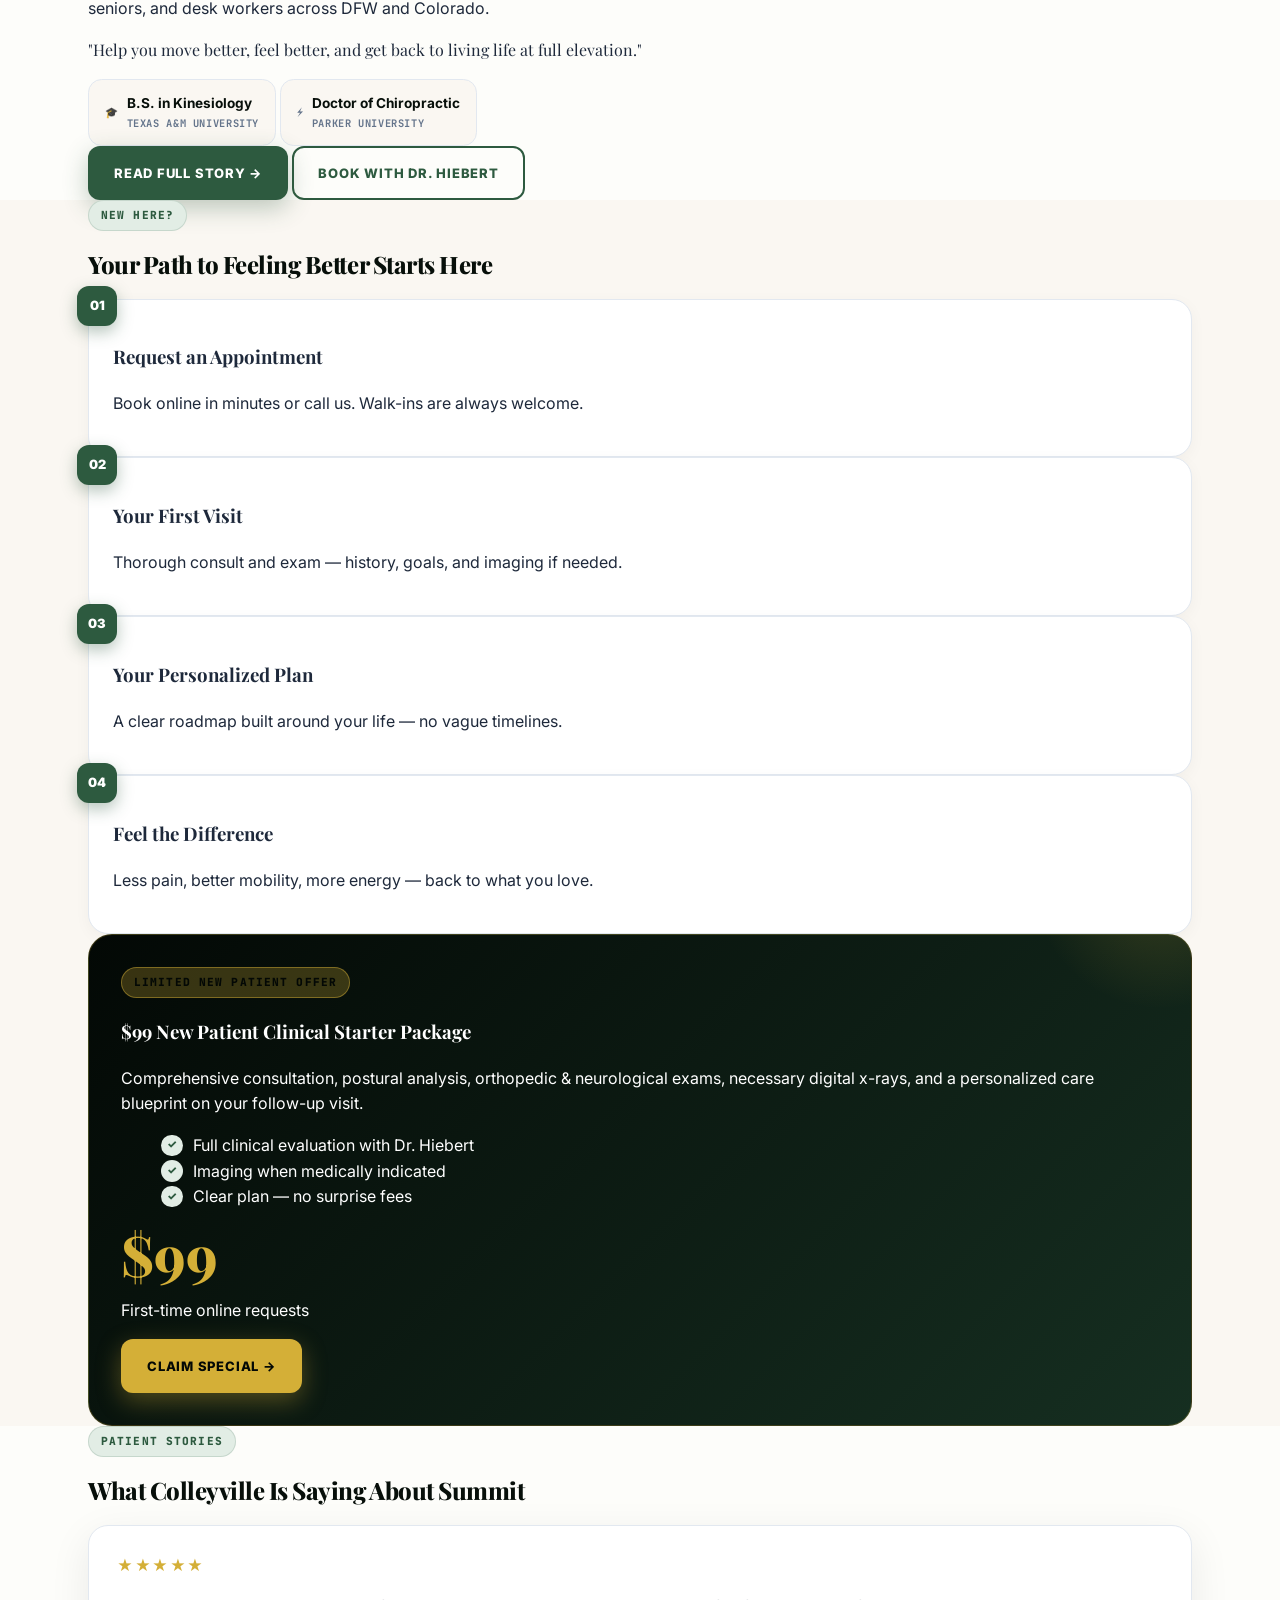
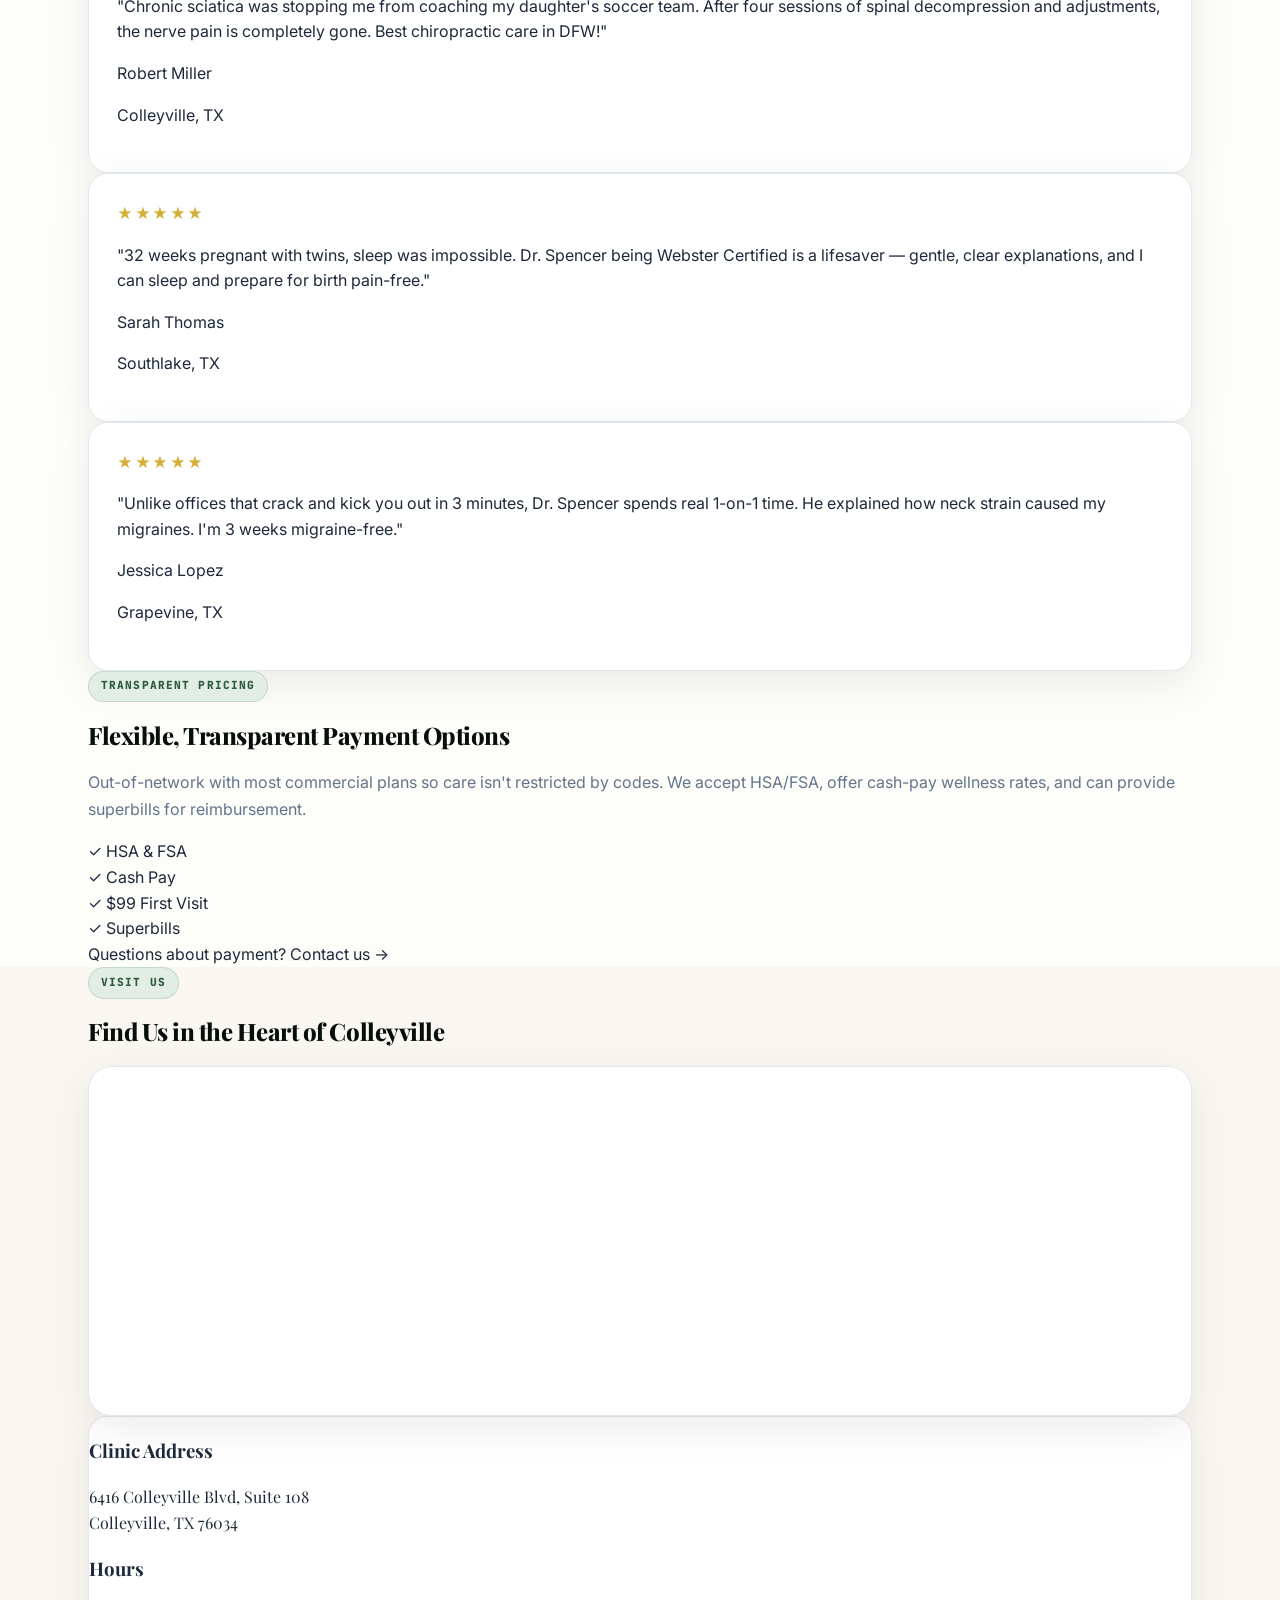
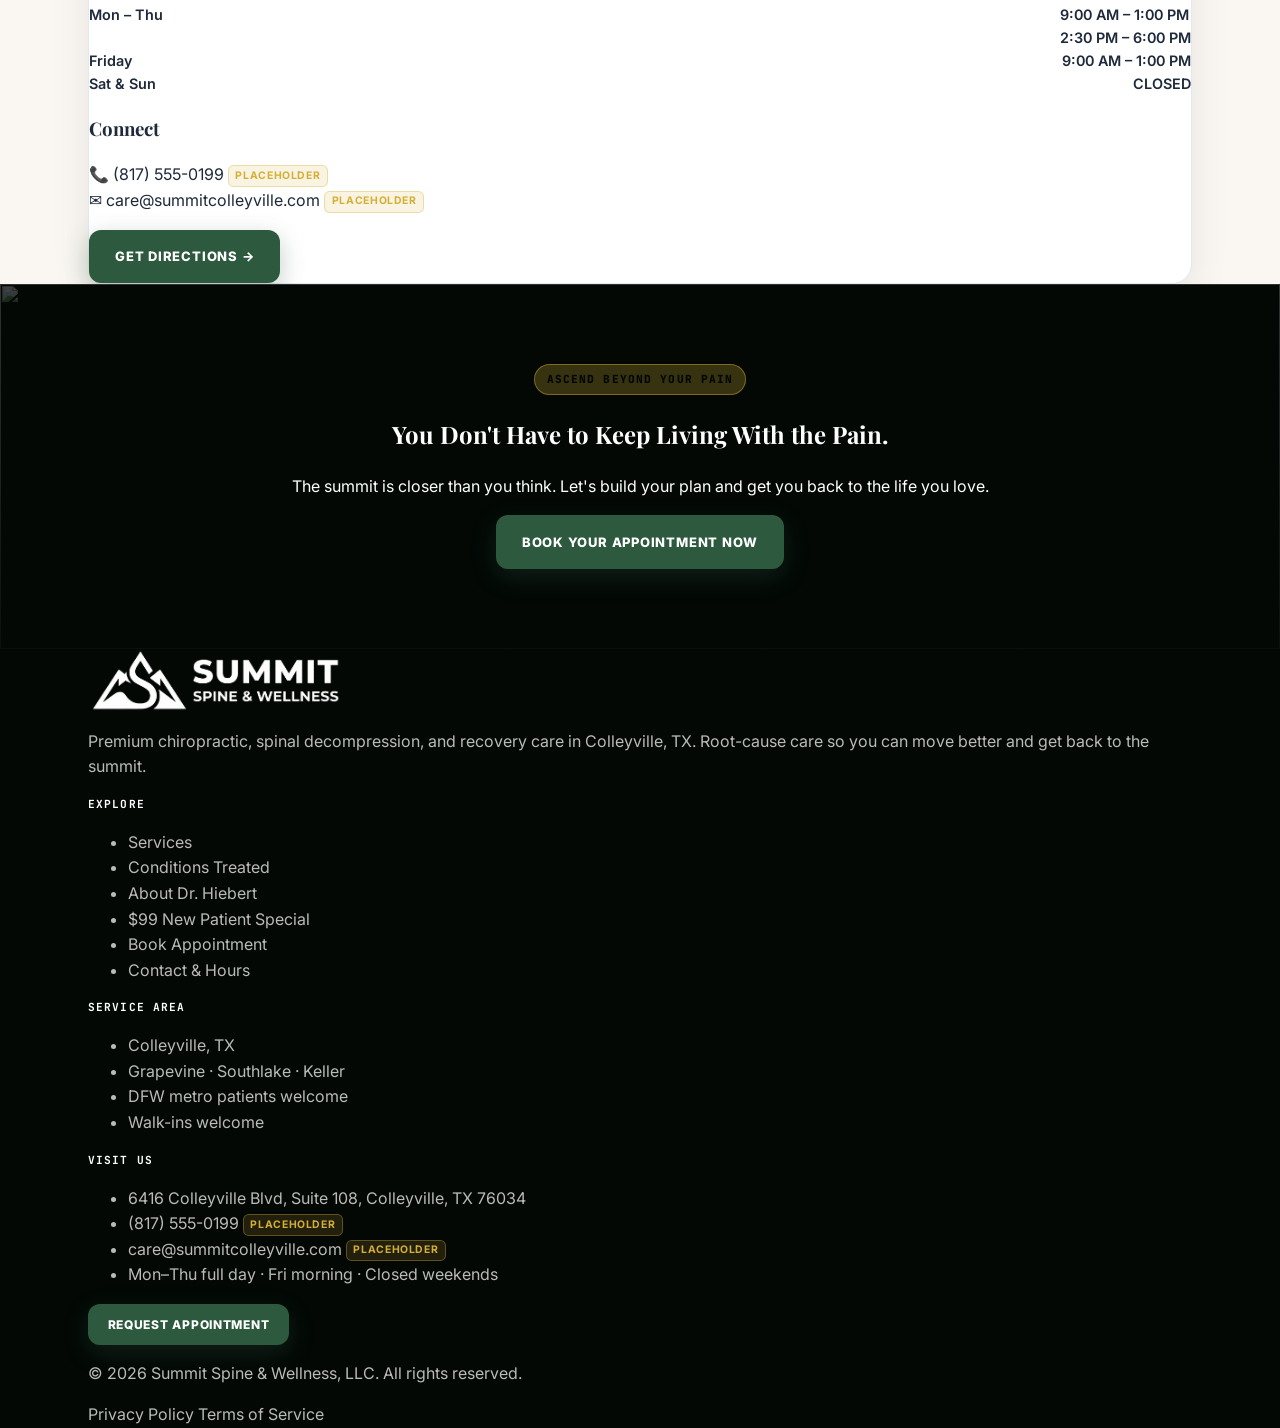
==== commit aa497cf7: "Fix desktop header nav links not showing Stop relying on Tailwind hidden/lg:flex for #desktop-nav. O" ====
--- a/index.html
+++ b/index.html
@@ -107,7 +107,7 @@
       <a href="/" class="shrink-0" aria-label="Summit Spine & Wellness home">
         <img src="images/logo/summit-spine-logo.png" alt="Summit Spine & Wellness" class="site-logo-img" width="220" height="56" decoding="async">
       </a>
-      <nav id="desktop-nav" class="hidden lg:flex items-center gap-0.5" aria-label="Main navigation"></nav>
+      <nav id="desktop-nav" class="desktop-nav" aria-label="Main navigation"></nav>
       <div class="flex items-center gap-2 shrink-0">
         <a href="/appointment/" class="btn btn-primary btn-sm hidden sm:inline-flex">Book Appointment</a>
         <button id="nav-toggle" type="button" aria-expanded="false" aria-label="Toggle menu" class="lg:hidden p-2 text-ssw-deep rounded-lg hover:bg-ssw-warm"></button>
--- a/css/styles.css
+++ b/css/styles.css
@@ -161,14 +161,16 @@
 
 .nav-link {
   font-weight: 700;
-  font-size: 0.75rem;
+  font-size: 0.8rem;
   text-transform: uppercase;
   letter-spacing: 0.04em;
   color: var(--ssw-green-deep);
-  padding: 0.45rem 0.55rem;
+  padding: 0.5rem 0.7rem;
   border-radius: 0.5rem;
   transition: color 0.15s, background 0.15s;
   white-space: nowrap;
+  display: inline-flex;
+  align-items: center;
 }
 
 .nav-link:hover,
@@ -177,16 +179,57 @@
   background: var(--ssw-green-soft);
 }
 
+/*
+ * Desktop nav visibility is owned by our CSS (not Tailwind hidden/lg:flex).
+ * Tailwind's `hidden` kept winning or the flex row collapsed the nav to 0 width.
+ */
 #desktop-nav {
-  flex-wrap: nowrap;
-  gap: 0.1rem;
-  max-width: min(100%, 42rem);
-  overflow-x: auto;
-  scrollbar-width: none;
-}
-
-#desktop-nav::-webkit-scrollbar {
-  display: none;
+  display: none !important;
+  align-items: center;
+  justify-content: center;
+  flex: 1 1 auto;
+  flex-wrap: wrap;
+  gap: 0.15rem 0.25rem;
+  min-width: 0;
+  margin: 0 0.5rem;
+}
+
+@media (min-width: 1024px) {
+  #desktop-nav {
+    display: flex !important;
+  }
+}
+
+.site-header__inner {
+  display: flex;
+  align-items: center;
+  justify-content: space-between;
+  gap: 1rem;
+  height: 80px;
+  width: 100%;
+  max-width: 72rem;
+  margin-left: auto;
+  margin-right: auto;
+  padding-left: 1rem;
+  padding-right: 1rem;
+}
+
+@media (min-width: 640px) {
+  .site-header__inner {
+    padding-left: 1.5rem;
+    padding-right: 1.5rem;
+  }
+}
+
+.site-header__brand {
+  flex: 0 0 auto;
+}
+
+.site-header__actions {
+  display: flex;
+  align-items: center;
+  gap: 0.5rem;
+  flex: 0 0 auto;
 }
 
 /* —— Buttons —— */
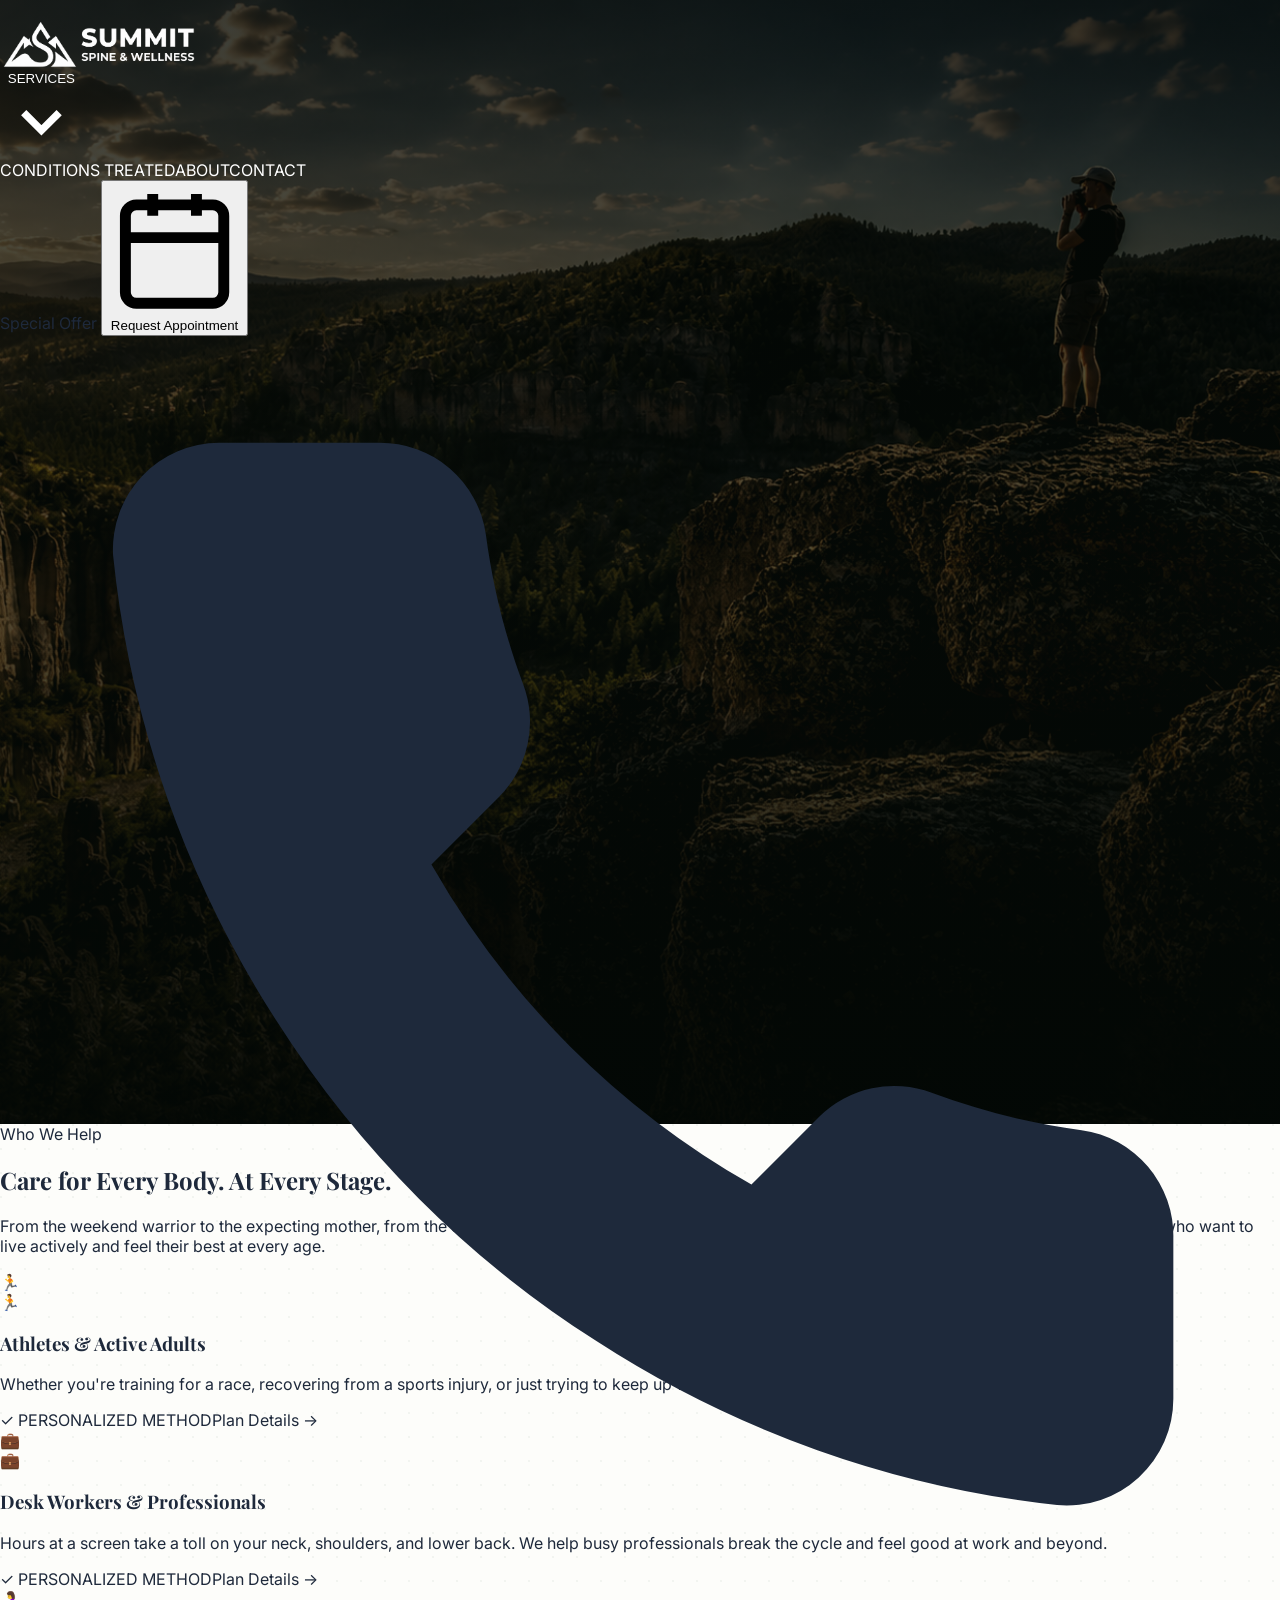
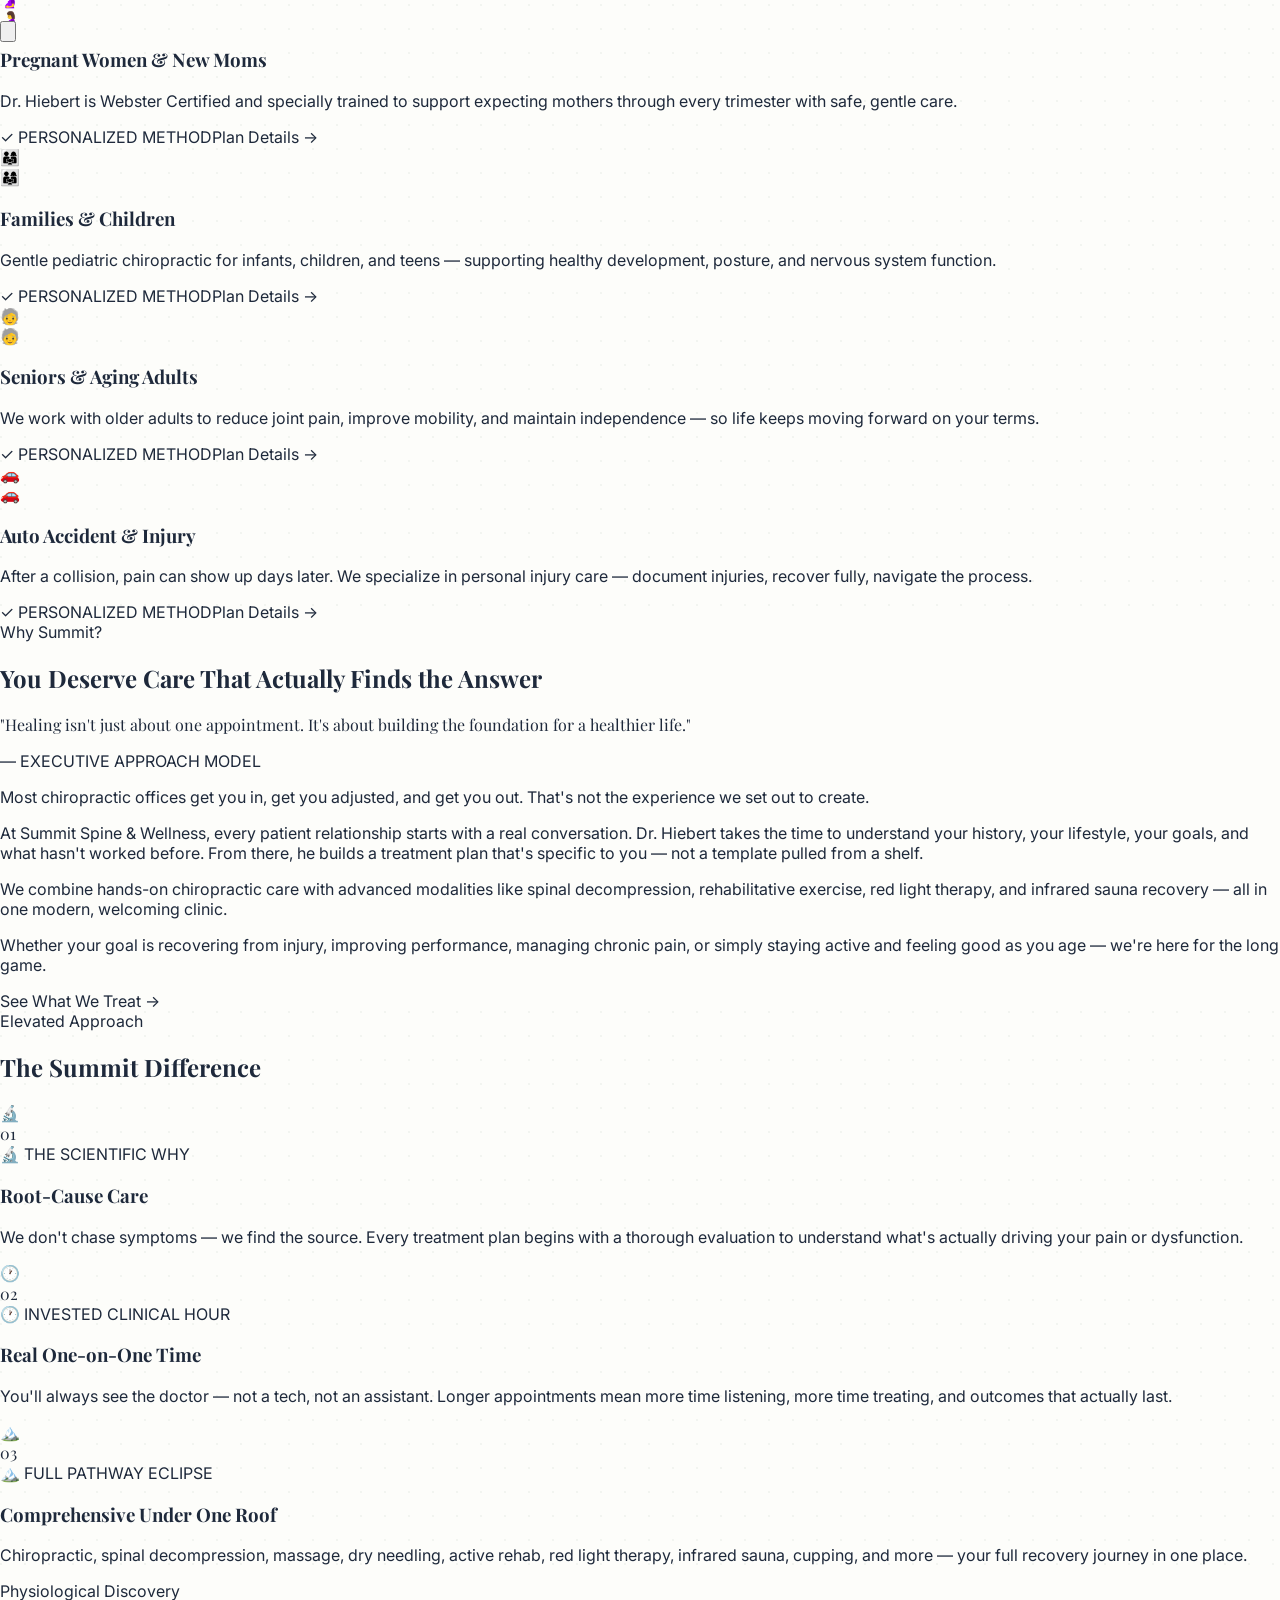
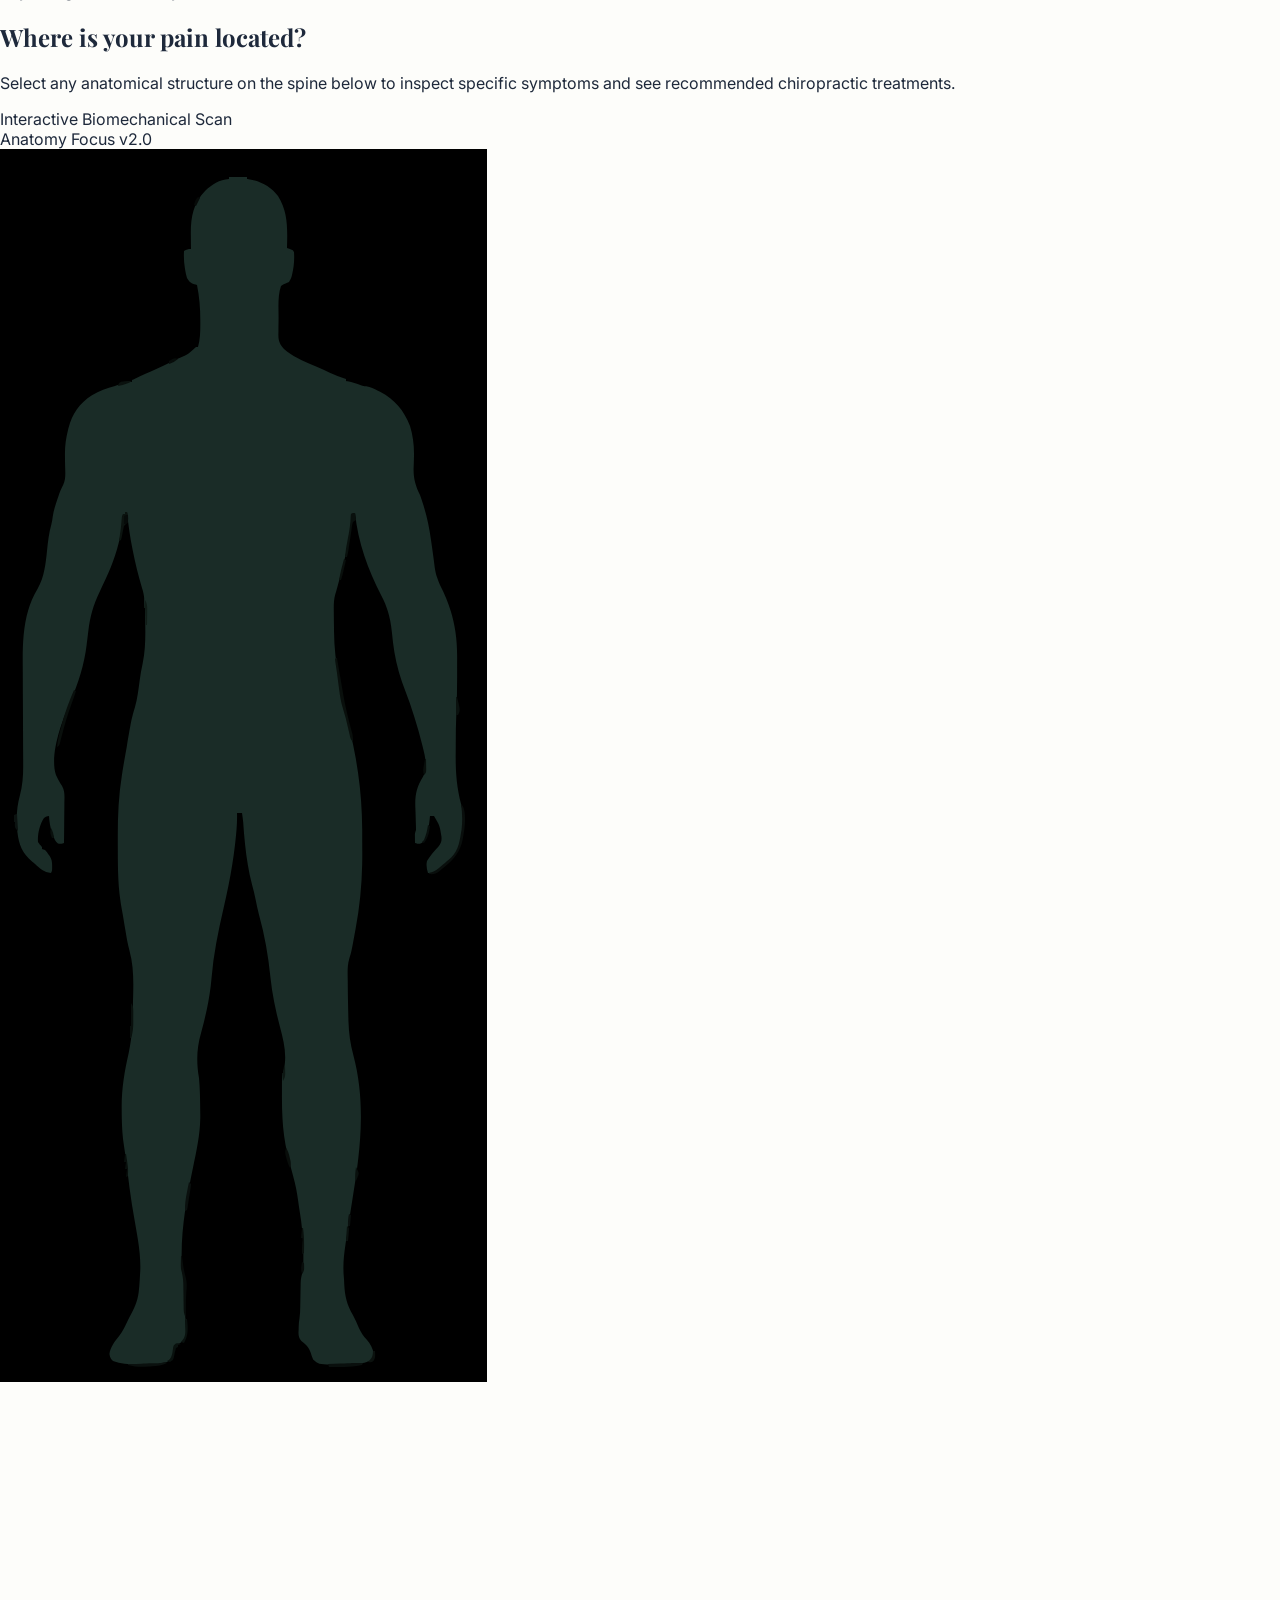
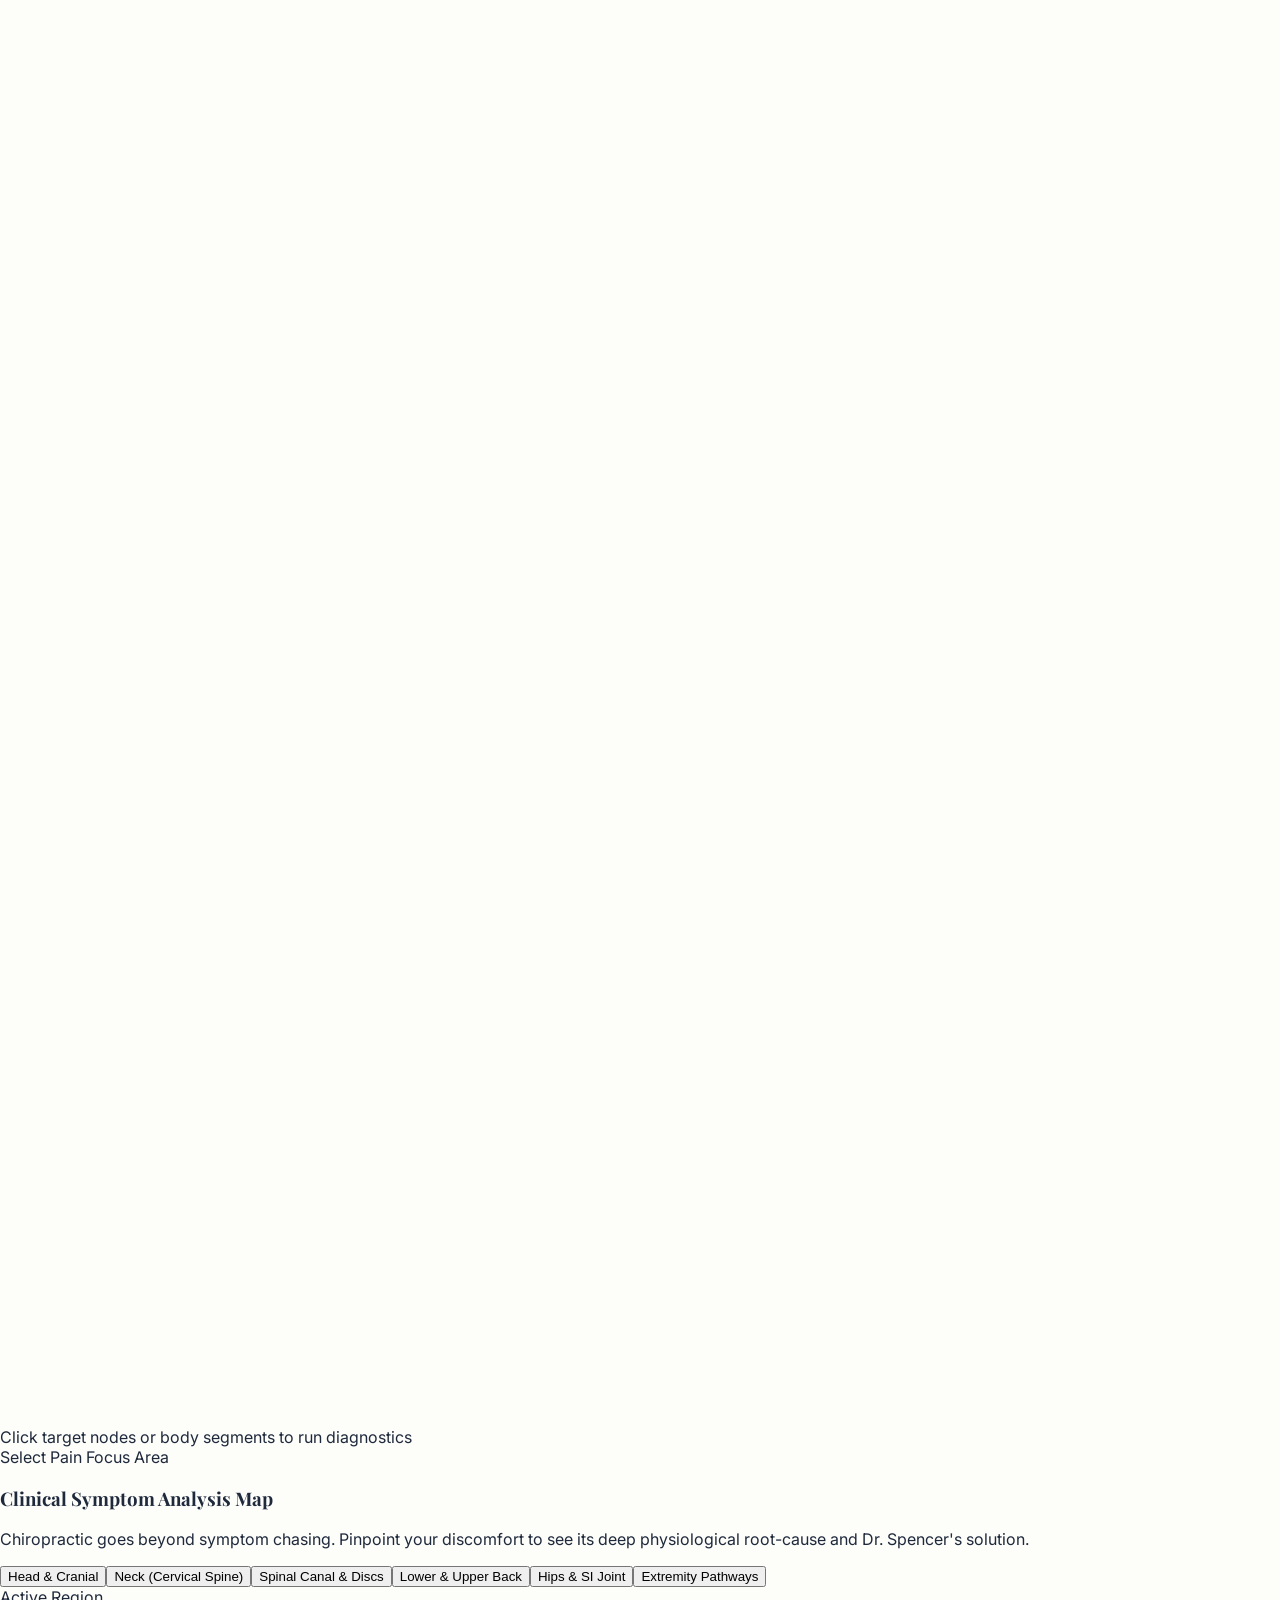
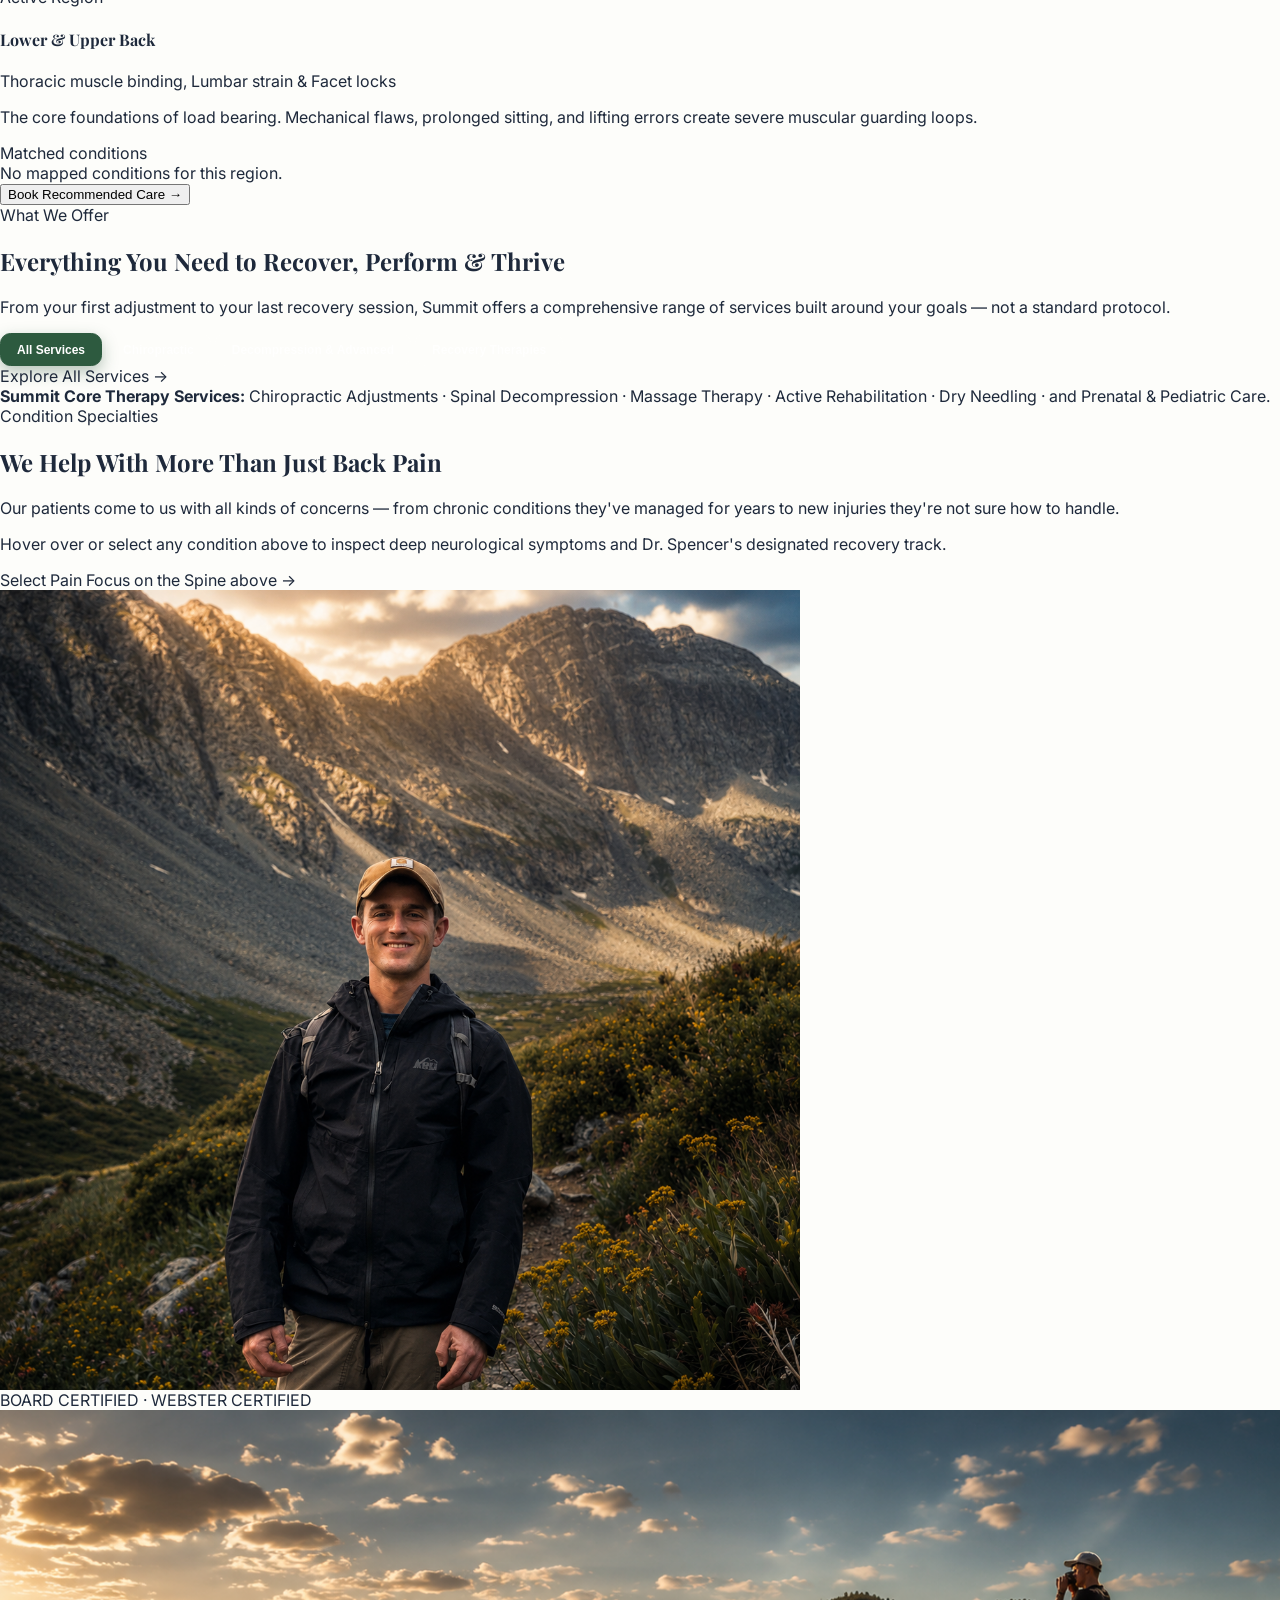
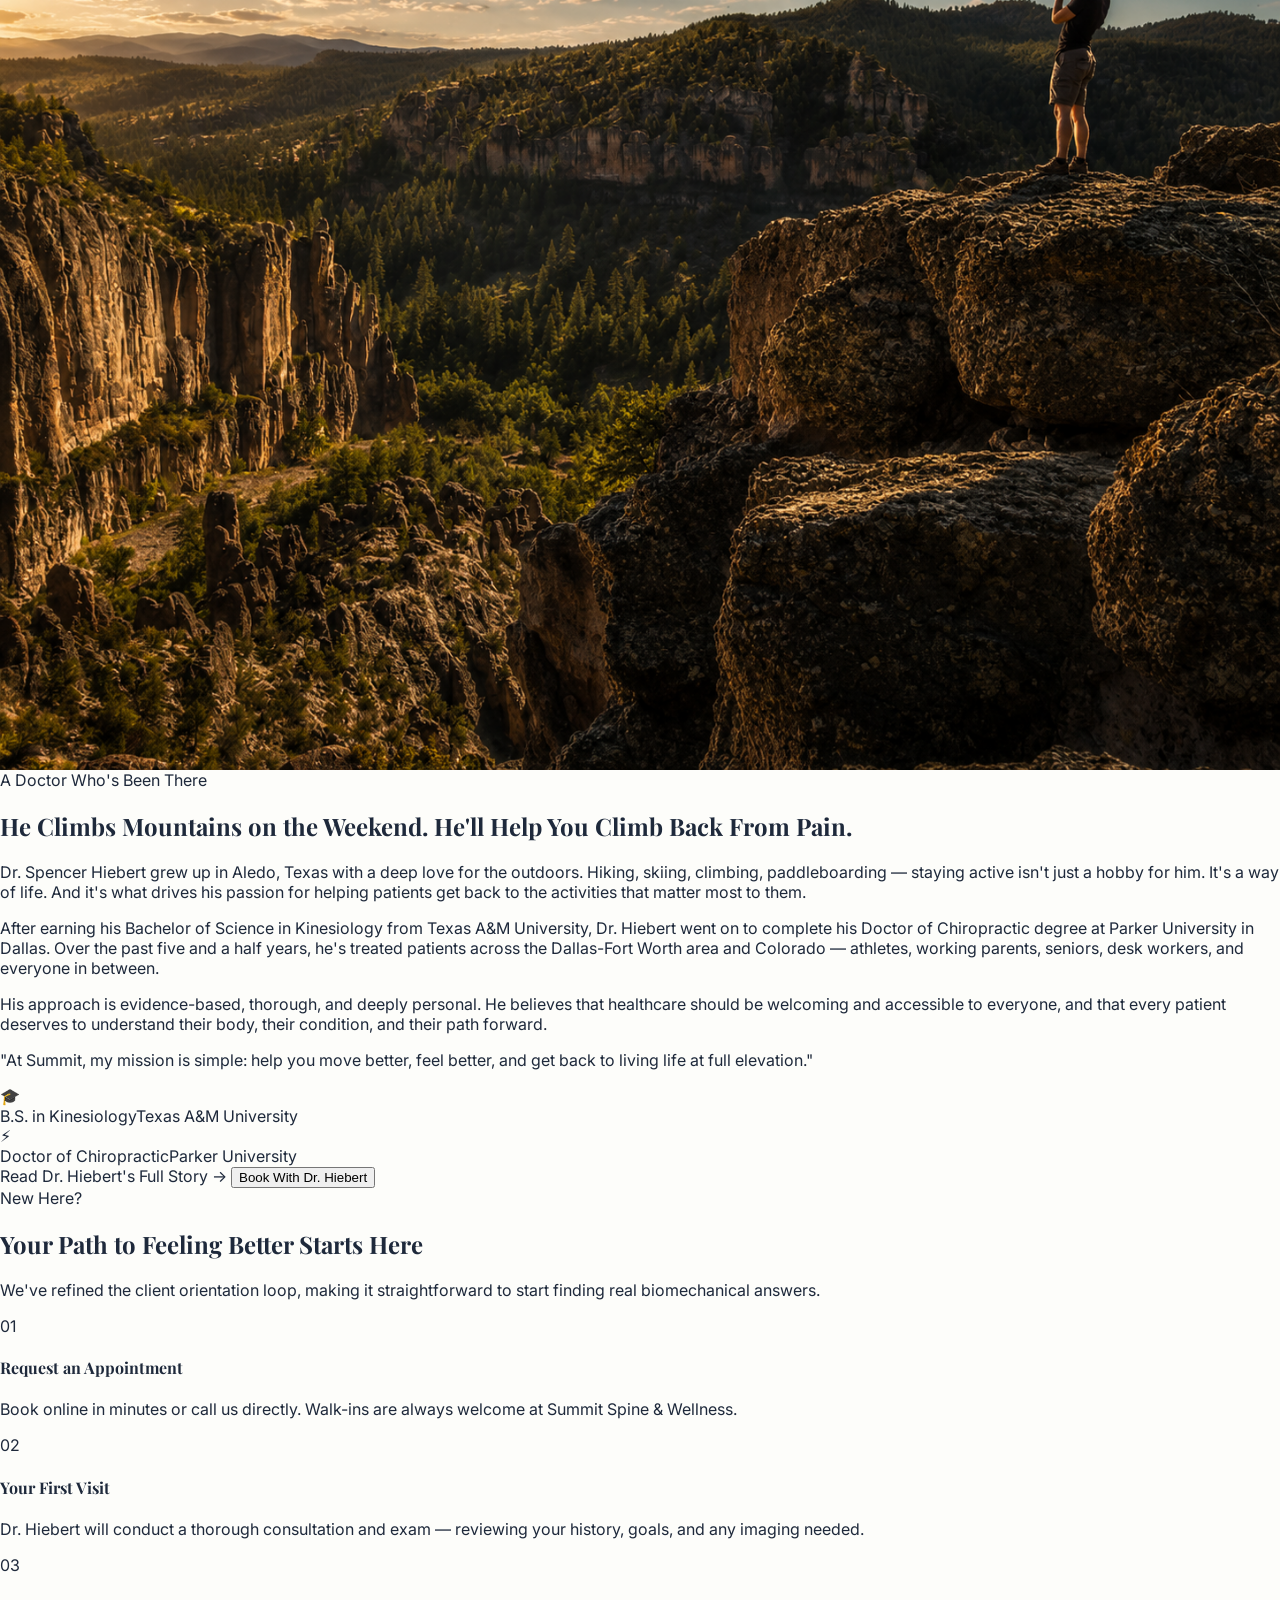
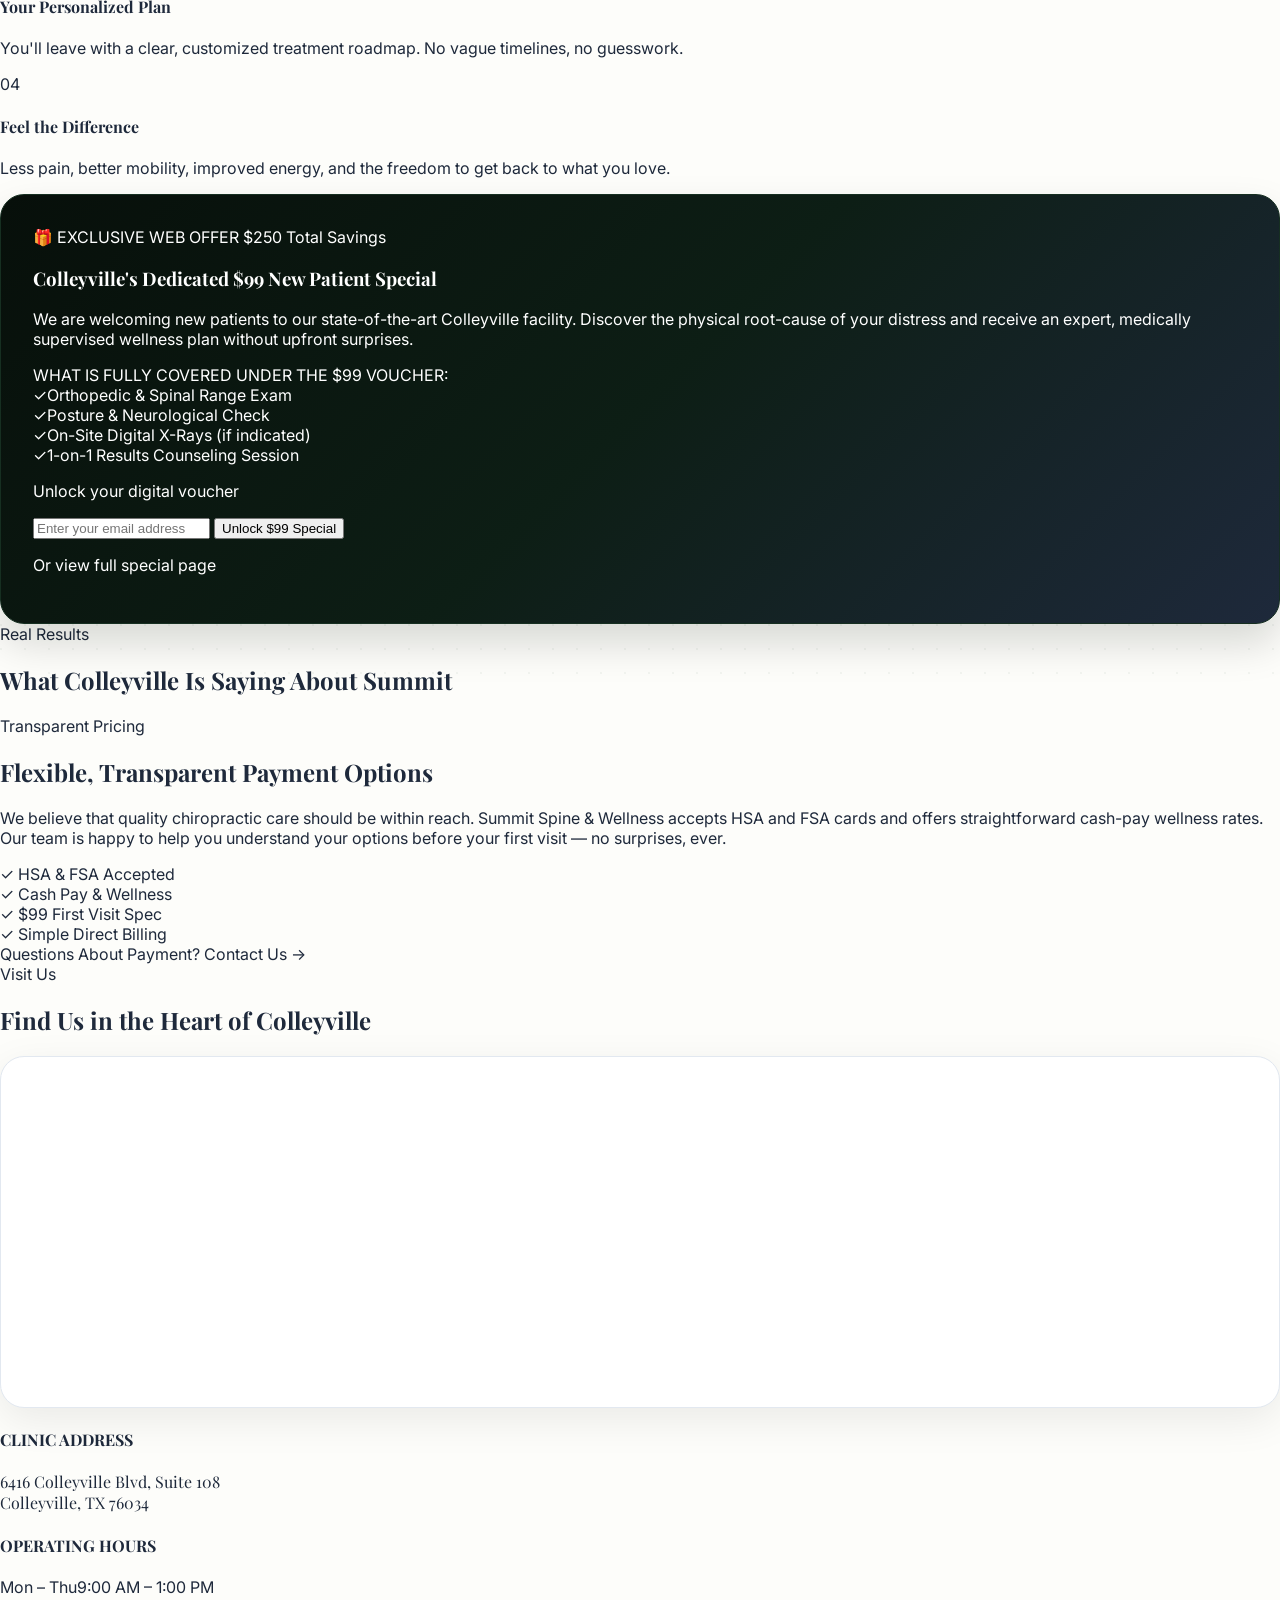
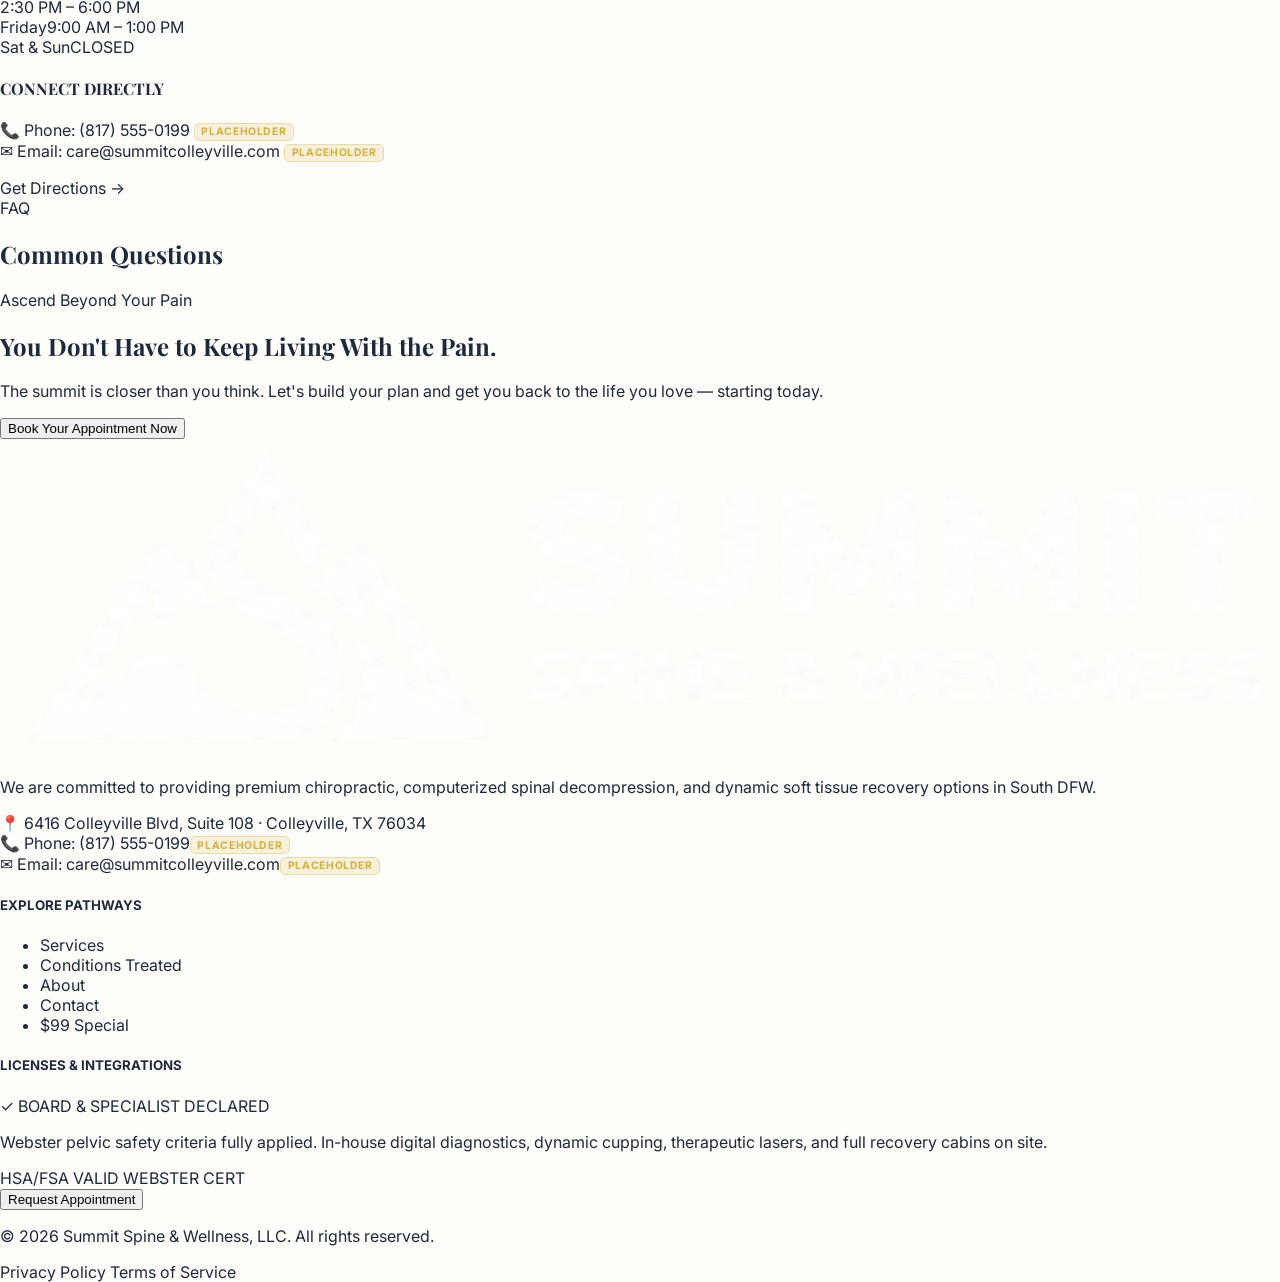
==== commit 5c4c74d0: "Visual parity rebuild with AI Studio design system Port premium fixed navbar with mega-menu, multi-s" ====
--- a/index.html
+++ b/index.html
@@ -3,45 +3,15 @@
 <head>
   <meta charset="UTF-8">
   <meta name="viewport" content="width=device-width, initial-scale=1.0">
-  <title>Chiropractor Colleyville TX | Summit Spine & Wellness</title>
-  <meta name="description" content="Summit Spine & Wellness in Colleyville, TX offers evidence-based chiropractic, spinal decompression, dry needling, and recovery care with Dr. Spencer Hiebert. $99 new patient special. Walk-ins welcome.">
-  <link rel="canonical" href="https://www.summitspinewellness.com/">
-  <meta name="robots" content="index, follow">
-  <meta property="og:title" content="Summit Spine & Wellness | Colleyville Chiropractic">
-  <meta property="og:description" content="Move better. Feel better. Get back to the summit. Advanced chiropractic and recovery care in Colleyville, TX.">
-  <meta property="og:type" content="website">
-  <meta property="og:url" content="https://www.summitspinewellness.com/">
-  <meta property="og:image" content="https://www.summitspinewellness.com/images/photos/dr-hiebert.png">
+  <title>Summit Spine & Wellness | Chiropractor in Colleyville, TX</title>
+  <meta name="description" content="Move Better. Feel Better. Get Back to the Summit. Evidence-based chiropractic, spinal decompression, and recovery care with Dr. Spencer Hiebert in Colleyville, TX. $99 new patient special.">
+  <link rel="canonical" href="https://summit-spine-static.vercel.app/">
   <meta name="theme-color" content="#030805">
   <link rel="preconnect" href="https://fonts.googleapis.com">
   <link rel="preconnect" href="https://fonts.gstatic.com" crossorigin>
-  <link href="https://fonts.googleapis.com/css2?family=Inter:wght@400;500;600;700;800&family=JetBrains+Mono:wght@500;700&family=Playfair+Display:ital,wght@0,600;0,700;0,800;1,500;1,600&display=swap" rel="stylesheet">
+  <link href="https://fonts.googleapis.com/css2?family=Inter:ital,wght@0,100..900;1,100..900&family=JetBrains+Mono:wght@400;500;600;700&family=Playfair+Display:ital,wght@0,400..900;1,400..900&display=swap" rel="stylesheet">
   <script src="https://cdn.tailwindcss.com"></script>
-  <script>
-    tailwind.config = {
-      theme: {
-        extend: {
-          colors: {
-            ssw: {
-              green: '#2d5a3f',
-              'green-dark': '#21432f',
-              deep: '#162f21',
-              cream: '#fdfdfa',
-              warm: '#faf7f2',
-              gold: '#d4af37',
-              900: '#070f0a',
-              950: '#030805'
-            }
-          },
-          fontFamily: {
-            sans: ['Inter', 'system-ui', 'sans-serif'],
-            display: ['Playfair Display', 'Georgia', 'serif'],
-            mono: ['JetBrains Mono', 'ui-monospace', 'monospace']
-          }
-        }
-      }
-    }
-  </script>
+  <script src="js/tw-config.js"></script>
   <link rel="stylesheet" href="css/styles.css">
   <link rel="icon" type="image/png" href="images/logo/summit-spine-logo.png">
   <script type="application/ld+json">
@@ -49,11 +19,8 @@
     "@context": "https://schema.org",
     "@type": "Chiropractor",
     "name": "Summit Spine & Wellness",
-    "description": "Evidence-based chiropractic, spinal decompression, and recovery care in Colleyville, Texas.",
-    "url": "https://www.summitspinewellness.com",
+    "url": "https://summit-spine-static.vercel.app",
     "telephone": "+18175550199",
-    "email": "care@summitcolleyville.com",
-    "image": "https://www.summitspinewellness.com/images/photos/dr-hiebert.png",
     "address": {
       "@type": "PostalAddress",
       "streetAddress": "6416 Colleyville Blvd, Suite 108",
@@ -61,101 +28,59 @@
       "addressRegion": "TX",
       "postalCode": "76034",
       "addressCountry": "US"
-    },
-    "geo": {
-      "@type": "GeoCoordinates",
-      "latitude": 32.85901,
-      "longitude": -97.1595
-    },
-    "openingHoursSpecification": [
-      {
-        "@type": "OpeningHoursSpecification",
-        "dayOfWeek": ["Monday", "Tuesday", "Wednesday", "Thursday"],
-        "opens": "09:00",
-        "closes": "13:00"
-      },
-      {
-        "@type": "OpeningHoursSpecification",
-        "dayOfWeek": ["Monday", "Tuesday", "Wednesday", "Thursday"],
-        "opens": "14:30",
-        "closes": "18:00"
-      },
-      {
-        "@type": "OpeningHoursSpecification",
-        "dayOfWeek": "Friday",
-        "opens": "09:00",
-        "closes": "13:00"
-      }
-    ],
-    "priceRange": "$$",
-    "areaServed": ["Colleyville", "Grapevine", "Southlake", "Keller", "DFW"],
-    "medicalSpecialty": "Chiropractic",
-    "founder": {
-      "@type": "Person",
-      "name": "Dr. Spencer Hiebert",
-      "jobTitle": "Doctor of Chiropractic"
     }
   }
   </script>
 </head>
-<body class="font-sans bg-ssw-cream text-slate-800 antialiased" data-nav-base="" data-nav-active="home">
-
-  <div id="site-top-bar"></div>
-
-  <header class="site-header">
-    <div class="container h-[80px] flex items-center justify-between gap-4">
-      <a href="/" class="shrink-0" aria-label="Summit Spine & Wellness home">
-        <img src="images/logo/summit-spine-logo.png" alt="Summit Spine & Wellness" class="site-logo-img" width="220" height="56" decoding="async">
-      </a>
-      <nav id="desktop-nav" class="desktop-nav" aria-label="Main navigation"></nav>
-      <div class="flex items-center gap-2 shrink-0">
-        <a href="/appointment/" class="btn btn-primary btn-sm hidden sm:inline-flex">Book Appointment</a>
-        <button id="nav-toggle" type="button" aria-expanded="false" aria-label="Toggle menu" class="lg:hidden p-2 text-ssw-deep rounded-lg hover:bg-ssw-warm"></button>
-      </div>
-    </div>
-    <nav id="mobile-nav" class="hidden lg:hidden" aria-label="Mobile navigation"></nav>
-  </header>
+<body class="font-sans bg-brand-bg text-slate-800 antialiased overflow-x-hidden selection:bg-brand-green-500 selection:text-white" data-nav-base="" data-nav-mode="home" data-nav-active="home">
+
+  <div id="site-nav"></div>
 
   <!-- HERO -->
-  <section class="hero" id="hero">
-    <div class="hero__bg" aria-hidden="true">
-      <img src="images/photos/dr-hiebert-active.png" alt="" width="1600" height="1000" decoding="async" fetchpriority="high">
-      <div class="hero__overlay"></div>
-    </div>
-    <div class="container hero__content">
-      <div class="grid lg:grid-cols-12 gap-10 items-center">
-        <div class="lg:col-span-8">
-          <div class="hero-badge mb-6">
-            <span class="hero-badge__dot" aria-hidden="true"></span>
-            Colleyville's Premier Chiropractic & Wellness Clinic
-          </div>
-          <h1 class="text-4xl sm:text-5xl lg:text-6xl xl:text-7xl text-white">
+  <section id="hero" class="hero-ai">
+    <div class="hero-ai__bg" aria-hidden="true">
+      <img src="images/photos/dr-hiebert-active.png" alt="" width="1600" height="1000" fetchpriority="high" decoding="async">
+      <div class="hero-ai__overlay"></div>
+    </div>
+    <div class="max-w-7xl mx-auto px-4 sm:px-6 lg:px-8 relative z-10 w-full">
+      <div class="grid grid-cols-1 lg:grid-cols-12 gap-12 items-center">
+        <div class="lg:col-span-8 flex flex-col text-left">
+          <div class="inline-flex items-center gap-2 bg-[#faf7f2]/10 backdrop-blur-md border border-white/10 rounded-full px-4 py-1.5 self-start mb-6 shadow-md">
+            <span class="w-2.5 h-2.5 rounded-full bg-brand-yellow-400 animate-pulse"></span>
+            <span class="font-sans text-[11px] font-bold uppercase tracking-widest text-[#faf7f2]">Colleyville's Premier Chiropractic & Wellness Clinic</span>
+          </div>
+          <h1 class="font-display text-5xl sm:text-6xl lg:text-7xl font-extrabold text-white tracking-tight leading-none">
             Move Better. Feel Better.<br>
-            <span class="hero-glow-text">Get Back to the Summit.</span>
+            <span class="hero-glow">Get Back to the Summit.</span>
           </h1>
-          <p class="mt-6 text-base sm:text-lg text-neutral-200 leading-relaxed max-w-2xl font-light">
-            Pain shouldn't keep you from the trails, the field, the gym — or just getting through your day. We find the root cause of what's holding you back and build a personalized plan to get you moving again.
+          <p class="mt-6 text-base sm:text-lg lg:text-xl text-neutral-200 leading-relaxed max-w-2xl font-light">
+            Pain shouldn't keep you from the trails, the field, the gym — or just getting through your day. At Summit Spine & Wellness, we find the root cause of what's holding you back and build a personalized plan to get you moving again.
           </p>
-          <div class="mt-8 flex flex-col sm:flex-row gap-4">
-            <a href="/appointment/" class="btn btn-primary">Request an Appointment →</a>
-            <a href="/about/" class="btn btn-outline">Meet Dr. Hiebert</a>
-          </div>
-          <div class="mt-10 pt-8 border-t border-white/10">
-            <div class="trust-pills">
-              <span class="trust-pill"><span class="text-ssw-gold font-bold">✓</span> Walk-Ins Welcome</span>
-              <span class="trust-pill"><span class="text-ssw-gold font-bold">✓</span> $99 New Patient Special</span>
-              <span class="trust-pill"><span class="text-ssw-gold font-bold">✓</span> HSA/FSA Accepted</span>
-              <span class="trust-pill"><span class="text-ssw-gold font-bold">✓</span> Webster Certified</span>
-            </div>
-          </div>
-        </div>
-        <div class="lg:col-span-4 hidden lg:block">
-          <div class="review-card">
-            <div class="stars mb-2" aria-label="5 star rating">★★★★★ <span class="text-white text-xs font-bold font-mono ml-1">5.0</span></div>
-            <blockquote class="text-sm text-neutral-300 leading-relaxed italic">
-              "Dr. Spencer is Webster Certified and spent real one-on-one time evaluating my hips during my pregnancy. It was a complete savior!"
-            </blockquote>
-            <p class="mt-3 text-[10px] font-mono tracking-widest text-white/60 font-bold uppercase">— J. Reynolds, Grapevine Patient</p>
+          <div class="mt-10 flex flex-col sm:flex-row gap-5 items-stretch sm:items-center">
+            <button type="button" data-open-booking class="px-8 py-4.5 bg-brand-green-500 hover:bg-brand-green-600 text-white font-extrabold text-sm uppercase tracking-wider rounded-xl shadow-xl shadow-brand-green-950/50 hover:shadow-brand-green-500/20 hover:-translate-y-0.5 transition-all text-center flex items-center justify-center gap-2">
+              Request an Appointment →
+            </button>
+            <a href="#dr-hiebert" class="px-8 py-4.5 bg-transparent hover:bg-white/5 border border-white/20 hover:border-white/45 text-[#faf7f2] font-extrabold text-sm uppercase tracking-wider rounded-xl transition-all text-center flex items-center justify-center">
+              Meet Dr. Hiebert
+            </a>
+          </div>
+          <div class="mt-12 pt-8 border-t border-white/10">
+            <div class="flex flex-wrap items-center gap-y-3.5 gap-x-6 text-xs sm:text-sm font-semibold text-[#faf7f2]/90">
+              <span class="flex items-center gap-1.5 bg-white/5 rounded-full px-3 py-1"><span class="text-brand-yellow-400 font-bold">✓</span> Walk-Ins Welcome</span>
+              <span class="hidden sm:inline text-white/20">|</span>
+              <span class="flex items-center gap-1.5 bg-white/5 rounded-full px-3 py-1"><span class="text-brand-yellow-400 font-bold">✓</span> New Patient Special Available</span>
+              <span class="hidden sm:inline text-white/20">|</span>
+              <span class="flex items-center gap-1.5 bg-white/5 rounded-full px-3 py-1"><span class="text-brand-yellow-400 font-bold">✓</span> HSA/FSA Accepted</span>
+              <span class="hidden sm:inline text-white/20">|</span>
+              <span class="flex items-center gap-1.5 bg-white/5 rounded-full px-3 py-1"><span class="text-brand-yellow-400 font-bold">✓</span> Webster Certified</span>
+            </div>
+          </div>
+        </div>
+        <div class="lg:col-span-4 hidden lg:flex flex-col relative justify-end h-full">
+          <div class="bg-brand-green-900/60 backdrop-blur-md p-6 rounded-2xl border border-white/10 shadow-2xl space-y-4">
+            <div class="flex items-center gap-1 text-brand-yellow-400">★★★★★ <span class="text-white text-xs font-bold font-mono ml-1">5.0</span></div>
+            <blockquote class="text-xs text-neutral-300 leading-relaxed italic">"Dr. Spencer is Webster Certified and spent real one-on-one time evaluating my hips during my pregnancy. It was a complete savior!"</blockquote>
+            <div class="text-[10px] font-mono tracking-widest text-[#faf7f2]/60 font-bold uppercase">— J. REYNOLDS, GRAPEVINE PATIENT</div>
           </div>
         </div>
       </div>
@@ -163,78 +88,78 @@
   </section>
 
   <!-- PEOPLE WE TREAT -->
-  <section class="py-16 lg:py-24 section-cream topographic-bg" id="people-we-treat">
-    <div class="container">
-      <div class="text-center max-w-3xl mx-auto mb-14">
-        <span class="eyebrow">Who We Help</span>
-        <h2 class="section-title text-3xl sm:text-4xl lg:text-5xl mt-4">Care for Every Body. At Every Stage.</h2>
-        <div class="w-20 h-1 bg-ssw-green mx-auto mt-5 rounded-full"></div>
-        <p class="section-lead mt-5 max-w-2xl mx-auto">
-          From the weekend warrior to the expecting mother, from desk-bound professionals to student athletes — Summit was built for people who want to live actively and feel their best.
-        </p>
-      </div>
-      <div class="grid sm:grid-cols-2 lg:grid-cols-3 gap-5">
-        <article class="card p-6">
-          <div class="card-icon">🏃</div>
-          <h3 class="font-display font-bold text-xl text-ssw-900 mt-4">Athletes & Active Adults</h3>
-          <p class="text-sm text-[var(--ssw-muted)] mt-2 leading-relaxed">Optimize performance, accelerate recovery, and prevent injury so you can keep doing what you love.</p>
-        </article>
-        <article class="card p-6">
-          <div class="card-icon">💼</div>
-          <h3 class="font-display font-bold text-xl text-ssw-900 mt-4">Desk Workers & Professionals</h3>
-          <p class="text-sm text-[var(--ssw-muted)] mt-2 leading-relaxed">Break the cycle of stiffness, headaches, and nagging pain from long hours at a screen.</p>
-        </article>
-        <article class="card p-6">
-          <div class="card-icon">🤰</div>
-          <h3 class="font-display font-bold text-xl text-ssw-900 mt-4">Pregnant Women & New Moms</h3>
-          <p class="text-sm text-[var(--ssw-muted)] mt-2 leading-relaxed">Webster Certified care to reduce back pain, improve pelvic alignment, and support a more comfortable pregnancy.</p>
-        </article>
-        <article class="card p-6">
-          <div class="card-icon">👨‍👩‍👧</div>
-          <h3 class="font-display font-bold text-xl text-ssw-900 mt-4">Families & Children</h3>
-          <p class="text-sm text-[var(--ssw-muted)] mt-2 leading-relaxed">Gentle pediatric chiropractic supporting healthy development, posture, and nervous system function.</p>
-        </article>
-        <article class="card p-6">
-          <div class="card-icon">🧓</div>
-          <h3 class="font-display font-bold text-xl text-ssw-900 mt-4">Seniors & Aging Adults</h3>
-          <p class="text-sm text-[var(--ssw-muted)] mt-2 leading-relaxed">Reduce joint pain, improve mobility, and maintain independence on your terms.</p>
-        </article>
-        <article class="card p-6">
-          <div class="card-icon">🚗</div>
-          <h3 class="font-display font-bold text-xl text-ssw-900 mt-4">Auto Accident & Injury</h3>
-          <p class="text-sm text-[var(--ssw-muted)] mt-2 leading-relaxed">Document injuries, recover fully, and navigate post-collision care from start to finish.</p>
+  <section id="people-we-treat" class="relative py-24 sm:py-32 bg-brand-cream border-y border-brand-cream-dark topographic-bg">
+    <div class="max-w-7xl mx-auto px-4 sm:px-6 lg:px-8 relative z-10">
+      <div class="text-center max-w-3xl mx-auto mb-20">
+        <span class="inline-block px-4 py-1 rounded-full bg-brand-green-150 border border-brand-green-500/10 text-brand-green-600 text-xs font-mono font-bold uppercase tracking-wider mb-3">Who We Help</span>
+        <h2 class="text-4xl sm:text-5xl font-extrabold font-display text-brand-green-900 tracking-tight leading-none">Care for Every Body. At Every Stage.</h2>
+        <div class="w-24 h-1 bg-brand-green-500 mx-auto mt-6 rounded-full"></div>
+        <p class="text-slate-600 text-sm sm:text-base mt-6 leading-relaxed max-w-2xl mx-auto">From the weekend warrior to the expecting mother, from the desk-bound professional to the student athlete — Summit Spine & Wellness was built for people who want to live actively and feel their best at every age.</p>
+      </div>
+      <div class="grid grid-cols-1 md:grid-cols-2 lg:grid-cols-3 gap-8">
+        <article class="group bg-white p-8 rounded-3xl border border-slate-100 hover:border-brand-green-500/20 shadow-sm hover:shadow-xl transition-all duration-300 hover:-translate-y-1">
+          <div class="flex items-center justify-between"><div class="w-12 h-12 rounded-2xl bg-brand-green-50 text-brand-green-500 flex items-center justify-center text-xl">🏃</div><span class="text-2xl">🏃</span></div>
+          <h3 class="font-display font-extrabold text-xl text-slate-900 tracking-tight mt-5 group-hover:text-brand-green-600">Athletes & Active Adults</h3>
+          <p class="text-xs sm:text-sm text-slate-500 leading-relaxed mt-3">Whether you're training for a race, recovering from a sports injury, or just trying to keep up with weekend hobbies, we help active people stay in the game.</p>
+          <div class="pt-6 border-t border-slate-50 mt-6 flex justify-between items-center"><span class="text-[10px] font-mono font-bold text-brand-green-500 tracking-widest uppercase">✓ PERSONALIZED METHOD</span><span class="text-xs font-semibold text-brand-green-600">Plan Details →</span></div>
+        </article>
+        <article class="group bg-white p-8 rounded-3xl border border-slate-100 hover:border-brand-green-500/20 shadow-sm hover:shadow-xl transition-all duration-300 hover:-translate-y-1">
+          <div class="flex items-center justify-between"><div class="w-12 h-12 rounded-2xl bg-brand-green-50 text-brand-green-500 flex items-center justify-center text-xl">💼</div><span class="text-2xl">💼</span></div>
+          <h3 class="font-display font-extrabold text-xl text-slate-900 tracking-tight mt-5 group-hover:text-brand-green-600">Desk Workers & Professionals</h3>
+          <p class="text-xs sm:text-sm text-slate-500 leading-relaxed mt-3">Hours at a screen take a toll on your neck, shoulders, and lower back. We help busy professionals break the cycle and feel good at work and beyond.</p>
+          <div class="pt-6 border-t border-slate-50 mt-6 flex justify-between items-center"><span class="text-[10px] font-mono font-bold text-brand-green-500 tracking-widest uppercase">✓ PERSONALIZED METHOD</span><span class="text-xs font-semibold text-brand-green-600">Plan Details →</span></div>
+        </article>
+        <article class="group bg-white p-8 rounded-3xl border border-slate-100 hover:border-brand-green-500/20 shadow-sm hover:shadow-xl transition-all duration-300 hover:-translate-y-1">
+          <div class="flex items-center justify-between"><div class="w-12 h-12 rounded-2xl bg-brand-green-50 text-brand-green-500 flex items-center justify-center text-xl">🤰</div><span class="text-2xl">🤰</span></div>
+          <h3 class="font-display font-extrabold text-xl text-slate-900 tracking-tight mt-5 group-hover:text-brand-green-600">Pregnant Women & New Moms</h3>
+          <p class="text-xs sm:text-sm text-slate-500 leading-relaxed mt-3">Dr. Hiebert is Webster Certified and specially trained to support expecting mothers through every trimester with safe, gentle care.</p>
+          <div class="pt-6 border-t border-slate-50 mt-6 flex justify-between items-center"><span class="text-[10px] font-mono font-bold text-brand-green-500 tracking-widest uppercase">✓ PERSONALIZED METHOD</span><span class="text-xs font-semibold text-brand-green-600">Plan Details →</span></div>
+        </article>
+        <article class="group bg-white p-8 rounded-3xl border border-slate-100 hover:border-brand-green-500/20 shadow-sm hover:shadow-xl transition-all duration-300 hover:-translate-y-1">
+          <div class="flex items-center justify-between"><div class="w-12 h-12 rounded-2xl bg-brand-green-50 text-brand-green-500 flex items-center justify-center text-xl">👨‍👩‍👧</div><span class="text-2xl">👨‍👩‍👧</span></div>
+          <h3 class="font-display font-extrabold text-xl text-slate-900 tracking-tight mt-5 group-hover:text-brand-green-600">Families & Children</h3>
+          <p class="text-xs sm:text-sm text-slate-500 leading-relaxed mt-3">Gentle pediatric chiropractic for infants, children, and teens — supporting healthy development, posture, and nervous system function.</p>
+          <div class="pt-6 border-t border-slate-50 mt-6 flex justify-between items-center"><span class="text-[10px] font-mono font-bold text-brand-green-500 tracking-widest uppercase">✓ PERSONALIZED METHOD</span><span class="text-xs font-semibold text-brand-green-600">Plan Details →</span></div>
+        </article>
+        <article class="group bg-white p-8 rounded-3xl border border-slate-100 hover:border-brand-green-500/20 shadow-sm hover:shadow-xl transition-all duration-300 hover:-translate-y-1">
+          <div class="flex items-center justify-between"><div class="w-12 h-12 rounded-2xl bg-brand-green-50 text-brand-green-500 flex items-center justify-center text-xl">🧓</div><span class="text-2xl">🧓</span></div>
+          <h3 class="font-display font-extrabold text-xl text-slate-900 tracking-tight mt-5 group-hover:text-brand-green-600">Seniors & Aging Adults</h3>
+          <p class="text-xs sm:text-sm text-slate-500 leading-relaxed mt-3">We work with older adults to reduce joint pain, improve mobility, and maintain independence — so life keeps moving forward on your terms.</p>
+          <div class="pt-6 border-t border-slate-50 mt-6 flex justify-between items-center"><span class="text-[10px] font-mono font-bold text-brand-green-500 tracking-widest uppercase">✓ PERSONALIZED METHOD</span><span class="text-xs font-semibold text-brand-green-600">Plan Details →</span></div>
+        </article>
+        <article class="group bg-white p-8 rounded-3xl border border-slate-100 hover:border-brand-green-500/20 shadow-sm hover:shadow-xl transition-all duration-300 hover:-translate-y-1">
+          <div class="flex items-center justify-between"><div class="w-12 h-12 rounded-2xl bg-brand-green-50 text-red-600 flex items-center justify-center text-xl">🚗</div><span class="text-2xl">🚗</span></div>
+          <h3 class="font-display font-extrabold text-xl text-slate-900 tracking-tight mt-5 group-hover:text-brand-green-600">Auto Accident & Injury</h3>
+          <p class="text-xs sm:text-sm text-slate-500 leading-relaxed mt-3">After a collision, pain can show up days later. We specialize in personal injury care — document injuries, recover fully, navigate the process.</p>
+          <div class="pt-6 border-t border-slate-50 mt-6 flex justify-between items-center"><span class="text-[10px] font-mono font-bold text-brand-green-500 tracking-widest uppercase">✓ PERSONALIZED METHOD</span><span class="text-xs font-semibold text-brand-green-600">Plan Details →</span></div>
         </article>
       </div>
     </div>
   </section>
 
   <!-- WHY SUMMIT -->
-  <section class="py-16 lg:py-24 section-dark" id="about">
-    <div class="container">
-      <div class="grid lg:grid-cols-12 gap-12 items-center">
-        <div class="lg:col-span-5 lg:border-r lg:border-white/10 lg:pr-10">
-          <span class="eyebrow eyebrow--light">Why Summit?</span>
-          <h2 class="font-display text-3xl sm:text-4xl lg:text-5xl font-extrabold text-white tracking-tight mt-4 leading-tight">
-            You Deserve Care That Actually Finds the Answer
-          </h2>
-          <div class="mt-8 bg-white/5 border border-white/10 p-6 sm:p-8 rounded-3xl">
-            <p class="font-display text-2xl sm:text-3xl font-light italic text-ssw-gold leading-snug">
-              "Healing isn't just about one appointment. It's about building the foundation for a healthier life."
-            </p>
-          </div>
-        </div>
-        <div class="lg:col-span-7 space-y-5 text-neutral-300">
-          <p class="text-[#faf7f2] font-semibold text-lg sm:text-xl leading-relaxed">
-            Most chiropractic offices get you in, get you adjusted, and get you out. That's not the experience we set out to create.
-          </p>
-          <p class="text-sm sm:text-base leading-relaxed font-light">
-            At Summit Spine & Wellness, every patient relationship starts with a real conversation. Dr. Hiebert takes the time to understand your history, lifestyle, goals, and what hasn't worked before — then builds a plan specific to you.
-          </p>
-          <p class="text-sm sm:text-base leading-relaxed font-light">
-            We combine hands-on chiropractic with spinal decompression, rehabilitative exercise, red light therapy, infrared sauna recovery, and more — all under one roof in Colleyville.
-          </p>
-          <div class="pt-2">
-            <a href="/services/" class="btn btn-primary">See What We Offer →</a>
+  <section id="about" class="py-24 sm:py-32 bg-brand-green-950 text-[#faf7f2] relative overflow-hidden">
+    <div class="absolute top-1/2 left-0 w-96 h-96 bg-brand-green-500/10 rounded-full blur-3xl pointer-events-none"></div>
+    <div class="max-w-7xl mx-auto px-4 sm:px-6 lg:px-8 relative z-10">
+      <div class="grid grid-cols-1 lg:grid-cols-12 gap-16 items-center">
+        <div class="lg:col-span-5 space-y-8 lg:border-r lg:border-white/10 lg:pr-12">
+          <span class="text-[#faf7f2]/60 text-xs sm:text-sm font-mono font-bold tracking-widest uppercase block">Why Summit?</span>
+          <h2 class="text-3xl sm:text-4xl lg:text-5xl font-extrabold font-display text-white tracking-tight leading-tight">You Deserve Care That Actually Finds the Answer</h2>
+          <div class="bg-brand-green-900/80 border border-white/5 p-8 rounded-3xl space-y-4">
+            <p class="text-3xl sm:text-4xl font-display font-light italic text-brand-yellow-400 leading-snug">"Healing isn't just about one appointment. It's about building the foundation for a healthier life."</p>
+            <div class="h-0.5 bg-[#faf7f2]/10 w-16"></div>
+            <span class="block font-mono text-[10px] uppercase font-bold tracking-widest text-neutral-400">— EXECUTIVE APPROACH MODEL</span>
+          </div>
+        </div>
+        <div class="lg:col-span-7 space-y-6 text-neutral-300">
+          <p class="text-[#faf7f2] font-semibold text-lg sm:text-xl leading-relaxed">Most chiropractic offices get you in, get you adjusted, and get you out. That's not the experience we set out to create.</p>
+          <div class="text-sm sm:text-base space-y-6 leading-relaxed font-light">
+            <p>At Summit Spine & Wellness, every patient relationship starts with a real conversation. Dr. Hiebert takes the time to understand your history, your lifestyle, your goals, and what hasn't worked before. From there, he builds a treatment plan that's specific to you — not a template pulled from a shelf.</p>
+            <p>We combine hands-on chiropractic care with advanced modalities like spinal decompression, rehabilitative exercise, red light therapy, and infrared sauna recovery — all in one modern, welcoming clinic.</p>
+            <p>Whether your goal is recovering from injury, improving performance, managing chronic pain, or simply staying active and feeling good as you age — we're here for the long game.</p>
+          </div>
+          <div class="pt-4">
+            <a href="#services" class="px-6 py-3.5 bg-brand-green-500 hover:bg-brand-green-600 text-white font-extrabold text-xs uppercase tracking-wider rounded-xl transition-all inline-flex items-center gap-2">See What We Treat →</a>
           </div>
         </div>
       </div>
@@ -242,229 +167,180 @@
   </section>
 
   <!-- DIFFERENTIATORS -->
-  <section class="py-16 lg:py-24 section-cream topographic-bg" id="difference">
-    <div class="container">
-      <div class="text-center max-w-2xl mx-auto mb-12">
-        <span class="eyebrow">Elevated Approach</span>
-        <h2 class="section-title text-3xl sm:text-4xl mt-3">The Summit Difference</h2>
-        <div class="w-16 h-1 bg-ssw-green mx-auto mt-4 rounded-full"></div>
-      </div>
-      <div class="grid md:grid-cols-3 gap-6">
-        <article class="card p-8">
-          <div class="flex items-center justify-between">
-            <div class="card-icon">🔬</div>
-            <span class="font-display font-black text-5xl text-ssw-green/10">01</span>
-          </div>
-          <p class="text-[10px] font-mono font-bold text-ssw-green tracking-widest uppercase mt-5">The Scientific Why</p>
-          <h3 class="font-display font-extrabold text-xl text-slate-900 mt-1">Root-Cause Care</h3>
-          <p class="text-sm text-[var(--ssw-muted)] mt-3 leading-relaxed">We don't chase symptoms — we find the source. Every plan begins with a thorough evaluation so we can fix what is actually driving your pain.</p>
-        </article>
-        <article class="card p-8">
-          <div class="flex items-center justify-between">
-            <div class="card-icon">🕐</div>
-            <span class="font-display font-black text-5xl text-ssw-green/10">02</span>
-          </div>
-          <p class="text-[10px] font-mono font-bold text-ssw-green tracking-widest uppercase mt-5">Invested Clinical Time</p>
-          <h3 class="font-display font-extrabold text-xl text-slate-900 mt-1">Real One-on-One Time</h3>
-          <p class="text-sm text-[var(--ssw-muted)] mt-3 leading-relaxed">You'll always see the doctor — not a tech. Longer appointments mean more time listening, treating, and results that last.</p>
-        </article>
-        <article class="card p-8">
-          <div class="flex items-center justify-between">
-            <div class="card-icon">🏔️</div>
-            <span class="font-display font-black text-5xl text-ssw-green/10">03</span>
-          </div>
-          <p class="text-[10px] font-mono font-bold text-ssw-green tracking-widest uppercase mt-5">Full Pathway Care</p>
-          <h3 class="font-display font-extrabold text-xl text-slate-900 mt-1">Everything Under One Roof</h3>
-          <p class="text-sm text-[var(--ssw-muted)] mt-3 leading-relaxed">Chiropractic, decompression, massage, dry needling, rehab, red light, infrared sauna, cupping, and more — your recovery journey in one place.</p>
-        </article>
-      </div>
-    </div>
-  </section>
-
-  <!-- SERVICES PREVIEW -->
-  <section class="py-16 lg:py-24 section-green" id="services">
-    <div class="container">
-      <div class="flex flex-col lg:flex-row justify-between items-start lg:items-end gap-6 mb-12">
+  <section id="difference" class="relative py-24 bg-[#faf8f4] overflow-hidden topographic-bg">
+    <div class="max-w-7xl mx-auto px-4 sm:px-6 lg:px-8 relative z-10">
+      <div class="text-center max-w-2xl mx-auto mb-16">
+        <span class="text-brand-green-500 text-xs sm:text-sm font-extrabold tracking-widest uppercase block mb-2 font-mono">Elevated Approach</span>
+        <h2 class="text-3xl sm:text-4xl font-extrabold font-display text-brand-green-900 tracking-tight">The Summit Difference</h2>
+        <div class="w-16 h-1 bg-brand-green-500 mx-auto mt-4 rounded-full"></div>
+      </div>
+      <div class="grid grid-cols-1 md:grid-cols-3 gap-8">
+        <div class="bg-white p-8 sm:p-10 rounded-3xl border border-slate-100 shadow-sm hover:shadow-xl hover:-translate-y-1 transition-all duration-300">
+          <div class="flex items-center justify-between"><div class="w-12 h-12 rounded-2xl bg-brand-green-50 text-brand-green-600 flex items-center justify-center text-xl">🔬</div><span class="font-display font-black text-5xl text-brand-green-500/10">01</span></div>
+          <span class="block text-[10px] font-mono font-bold text-brand-green-600 tracking-widest uppercase mt-5">🔬 THE SCIENTIFIC WHY</span>
+          <h3 class="font-display font-extrabold text-xl text-slate-900 tracking-tight mt-1">Root-Cause Care</h3>
+          <p class="text-xs sm:text-sm text-slate-500 leading-relaxed mt-3">We don't chase symptoms — we find the source. Every treatment plan begins with a thorough evaluation to understand what's actually driving your pain or dysfunction.</p>
+        </div>
+        <div class="bg-white p-8 sm:p-10 rounded-3xl border border-slate-100 shadow-sm hover:shadow-xl hover:-translate-y-1 transition-all duration-300">
+          <div class="flex items-center justify-between"><div class="w-12 h-12 rounded-2xl bg-brand-green-50 text-brand-green-600 flex items-center justify-center text-xl">🕐</div><span class="font-display font-black text-5xl text-brand-green-500/10">02</span></div>
+          <span class="block text-[10px] font-mono font-bold text-brand-green-600 tracking-widest uppercase mt-5">🕐 INVESTED CLINICAL HOUR</span>
+          <h3 class="font-display font-extrabold text-xl text-slate-900 tracking-tight mt-1">Real One-on-One Time</h3>
+          <p class="text-xs sm:text-sm text-slate-500 leading-relaxed mt-3">You'll always see the doctor — not a tech, not an assistant. Longer appointments mean more time listening, more time treating, and outcomes that actually last.</p>
+        </div>
+        <div class="bg-white p-8 sm:p-10 rounded-3xl border border-slate-100 shadow-sm hover:shadow-xl hover:-translate-y-1 transition-all duration-300">
+          <div class="flex items-center justify-between"><div class="w-12 h-12 rounded-2xl bg-brand-green-50 text-brand-green-600 flex items-center justify-center text-xl">🏔️</div><span class="font-display font-black text-5xl text-brand-green-500/10">03</span></div>
+          <span class="block text-[10px] font-mono font-bold text-brand-green-600 tracking-widest uppercase mt-5">🏔️ FULL PATHWAY ECLIPSE</span>
+          <h3 class="font-display font-extrabold text-xl text-slate-900 tracking-tight mt-1">Comprehensive Under One Roof</h3>
+          <p class="text-xs sm:text-sm text-slate-500 leading-relaxed mt-3">Chiropractic, spinal decompression, massage, dry needling, active rehab, red light therapy, infrared sauna, cupping, and more — your full recovery journey in one place.</p>
+        </div>
+      </div>
+    </div>
+  </section>
+
+  <!-- VIRTUAL SPINE -->
+  <section class="py-24 sm:py-32 bg-white">
+    <div class="max-w-7xl mx-auto px-4 sm:px-6 lg:px-8">
+      <div class="text-center max-w-2xl mx-auto mb-16">
+        <span class="text-brand-green-500 text-xs sm:text-sm font-extrabold tracking-widest font-mono uppercase block mb-2">Physiological Discovery</span>
+        <h2 class="text-4xl font-extrabold font-display text-brand-green-900 tracking-tight">Where is your pain located?</h2>
+        <p class="text-slate-500 text-xs sm:text-sm mt-3 leading-relaxed">Select any anatomical structure on the spine below to inspect specific symptoms and see recommended chiropractic treatments.</p>
+      </div>
+      <div id="virtual-spine"></div>
+    </div>
+  </section>
+
+  <!-- SERVICES -->
+  <section id="services" class="py-24 sm:py-32 bg-brand-green-900 text-white border-t border-brand-green-800 scroll-mt-10 relative overflow-hidden">
+    <div class="absolute top-10 right-0 w-80 h-80 bg-brand-green-500/10 rounded-full blur-3xl pointer-events-none"></div>
+    <div class="max-w-7xl mx-auto px-4 sm:px-6 lg:px-8 relative z-10">
+      <div class="flex flex-col lg:flex-row justify-between items-start lg:items-end gap-8 mb-16">
         <div>
-          <span class="eyebrow eyebrow--gold">What We Offer</span>
-          <h2 class="font-display text-3xl sm:text-4xl lg:text-5xl font-extrabold text-white tracking-tight mt-3">
-            Everything You Need to Recover, Perform & Thrive
-          </h2>
-          <p class="text-neutral-300 text-sm mt-4 max-w-2xl leading-relaxed">
-            From your first adjustment to your last recovery session — comprehensive care built around your goals, not a standard protocol.
-          </p>
-        </div>
-        <a href="/services/" class="btn btn-outline btn-sm shrink-0">View All Services</a>
-      </div>
-      <div class="grid md:grid-cols-2 lg:grid-cols-3 gap-5">
-        <article class="service-card">
+          <span class="text-brand-yellow-400 text-xs sm:text-sm font-mono font-extrabold tracking-widest uppercase block mb-2">What We Offer</span>
+          <h2 class="text-3xl sm:text-4xl lg:text-5xl font-extrabold font-display text-white tracking-tight leading-none">Everything You Need to Recover, Perform & Thrive</h2>
+          <p class="text-neutral-300 text-xs sm:text-sm mt-4 max-w-2xl leading-relaxed">From your first adjustment to your last recovery session, Summit offers a comprehensive range of services built around your goals — not a standard protocol.</p>
+        </div>
+        <div class="flex flex-wrap gap-2 self-start lg:self-end">
+          <button type="button" class="filter-tab-ai is-active" data-service-filter="all">All Services</button>
+          <button type="button" class="filter-tab-ai" data-service-filter="chiropractic">Chiropractic</button>
+          <button type="button" class="filter-tab-ai" data-service-filter="specialized">Decompression & Advanced</button>
+          <button type="button" class="filter-tab-ai" data-service-filter="recovery">Recovery Therapies</button>
+        </div>
+      </div>
+      <div id="services-grid" class="grid grid-cols-1 md:grid-cols-2 lg:grid-cols-3 gap-6"></div>
+      <div class="mt-12 text-center">
+        <a href="/services/" class="px-6 py-4 bg-white/10 hover:bg-white/20 border border-white/10 text-white font-extrabold rounded-xl text-xs sm:text-sm uppercase tracking-wider transition-all inline-flex items-center gap-2">Explore All Services →</a>
+      </div>
+      <div class="mt-16 text-center text-xs text-neutral-400 font-serif max-w-4xl mx-auto italic">
+        <b>Summit Core Therapy Services:</b> Chiropractic Adjustments · Spinal Decompression · Massage Therapy · Active Rehabilitation · Dry Needling · and Prenatal & Pediatric Care.
+      </div>
+    </div>
+  </section>
+
+  <!-- CONDITIONS -->
+  <section id="conditions" class="py-24 sm:py-32 bg-brand-cream border-t border-brand-cream-dark scroll-mt-10">
+    <div class="max-w-7xl mx-auto px-4 sm:px-6 lg:px-8">
+      <div class="text-center max-w-4xl mx-auto mb-16">
+        <span class="text-brand-green-500 text-xs sm:text-sm font-extrabold tracking-widest font-mono uppercase block">Condition Specialties</span>
+        <h2 class="text-3xl sm:text-4xl lg:text-5xl font-extrabold font-display text-brand-green-900 tracking-tight leading-none mt-2">We Help With More Than Just Back Pain</h2>
+        <p class="text-slate-600 text-xs sm:text-sm mt-4 max-w-2xl mx-auto leading-relaxed">Our patients come to us with all kinds of concerns — from chronic conditions they've managed for years to new injuries they're not sure how to handle.</p>
+      </div>
+      <div id="conditions-pills" class="flex flex-wrap justify-center gap-2.5 max-w-4xl mx-auto"></div>
+      <div id="condition-insight" class="mt-12 bg-white border border-slate-100 p-6 sm:p-8 rounded-3xl max-w-2xl mx-auto text-center relative overflow-hidden shadow-sm"></div>
+      <div class="mt-12 text-center">
+        <a href="#hero" class="text-xs font-bold font-mono text-brand-green-600 hover:text-brand-yellow-500 uppercase tracking-widest inline-flex items-center gap-1.5">Select Pain Focus on the Spine above →</a>
+      </div>
+    </div>
+  </section>
+
+  <!-- DR HIEBERT -->
+  <section id="dr-hiebert" class="py-24 sm:py-32 bg-white border-y border-brand-cream-dark scroll-mt-10">
+    <div class="max-w-7xl mx-auto px-4 sm:px-6 lg:px-8">
+      <div class="grid grid-cols-1 lg:grid-cols-12 gap-16 items-center">
+        <div class="lg:col-span-6 relative flex justify-center lg:justify-start w-full">
+          <div class="relative max-w-md sm:max-w-lg w-full rounded-3xl overflow-hidden shadow-2xl border-4 border-[#faf8f4] bg-white">
+            <img src="images/photos/dr-hiebert.png" alt="Dr. Spencer Hiebert, Doctor of Chiropractic in Colleyville, TX" class="w-full h-auto aspect-square object-cover object-top contrast-[1.02] transition-transform duration-700 hover:scale-105" width="800" height="800" loading="lazy">
+            <div class="absolute bottom-4 left-4 bg-brand-green-950/90 backdrop-blur-sm px-4 py-2 rounded-xl flex items-center gap-2 border border-white/10 shadow-lg text-white">
+              <span class="w-2 h-2 bg-brand-yellow-400 rounded-full animate-ping"></span>
+              <span class="font-mono text-[9px] font-bold uppercase tracking-widest text-brand-cream">BOARD CERTIFIED · WEBSTER CERTIFIED</span>
+            </div>
+          </div>
+          <div class="absolute -bottom-10 -right-3 sm:-right-6 w-28 h-28 sm:w-44 sm:h-44 rounded-2xl overflow-hidden shadow-2xl border-4 border-[#faf8f4] bg-white z-10">
+            <img src="images/photos/dr-hiebert-active.png" alt="Dr. Hiebert active lifestyle" class="w-full h-full object-cover" loading="lazy">
+          </div>
+        </div>
+        <div class="lg:col-span-6 text-left space-y-6">
           <div>
-            <span class="service-card__cat">Joint Alignment</span>
-            <h3 class="font-display font-extrabold text-xl text-white mt-4">Chiropractic Adjustments</h3>
-            <p class="text-xs text-neutral-300 mt-3 leading-relaxed">Precision joint manipulations to restore motion, optimize biomechanics, and soothe nervous system tension.</p>
-          </div>
-          <a href="/services/#chiro" class="mt-6 pt-4 border-t border-white/10 text-xs font-bold text-ssw-gold uppercase tracking-wider">Learn more →</a>
-        </article>
-        <article class="service-card">
-          <div>
-            <span class="service-card__cat">Computerized Structural</span>
-            <h3 class="font-display font-extrabold text-xl text-white mt-4">Spinal Decompression</h3>
-            <p class="text-xs text-neutral-300 mt-3 leading-relaxed">Nonsurgical traction that gently unloads disc pressure — ideal for sciatica, herniations, and pinched nerves.</p>
-          </div>
-          <a href="/services/#decompression" class="mt-6 pt-4 border-t border-white/10 text-xs font-bold text-ssw-gold uppercase tracking-wider">Learn more →</a>
-        </article>
-        <article class="service-card">
-          <div>
-            <span class="service-card__cat">Specialized</span>
-            <h3 class="font-display font-extrabold text-xl text-white mt-4">Dry Needling</h3>
-            <p class="text-xs text-neutral-300 mt-3 leading-relaxed">Targeted filament work into trigger points to break tension loops and accelerate athletic recovery.</p>
-          </div>
-          <a href="/services/#needling" class="mt-6 pt-4 border-t border-white/10 text-xs font-bold text-ssw-gold uppercase tracking-wider">Learn more →</a>
-        </article>
-        <article class="service-card">
-          <div>
-            <span class="service-card__cat">Recovery</span>
-            <h3 class="font-display font-extrabold text-xl text-white mt-4">Massage Therapy</h3>
-            <p class="text-xs text-neutral-300 mt-3 leading-relaxed">Medical soft-tissue work to reduce bracing, calm inflammation, and support spinal alignments.</p>
-          </div>
-          <a href="/services/#massage" class="mt-6 pt-4 border-t border-white/10 text-xs font-bold text-ssw-gold uppercase tracking-wider">Learn more →</a>
-        </article>
-        <article class="service-card">
-          <div>
-            <span class="service-card__cat">Movement</span>
-            <h3 class="font-display font-extrabold text-xl text-white mt-4">Active Rehabilitation</h3>
-            <p class="text-xs text-neutral-300 mt-3 leading-relaxed">Guided mobility and strengthening protocols that reinforce adjustments and prevent re-injury.</p>
-          </div>
-          <a href="/services/#rehab" class="mt-6 pt-4 border-t border-white/10 text-xs font-bold text-ssw-gold uppercase tracking-wider">Learn more →</a>
-        </article>
-        <article class="service-card">
-          <div>
-            <span class="service-card__cat">Webster Certified</span>
-            <h3 class="font-display font-extrabold text-xl text-white mt-4">Prenatal & Pediatric</h3>
-            <p class="text-xs text-neutral-300 mt-3 leading-relaxed">Ultra-gentle care for expectant mothers and developing children with Webster-certified technique.</p>
-          </div>
-          <a href="/services/#prenatal" class="mt-6 pt-4 border-t border-white/10 text-xs font-bold text-ssw-gold uppercase tracking-wider">Learn more →</a>
-        </article>
-      </div>
-      <p class="mt-10 text-center text-xs text-neutral-400 italic max-w-3xl mx-auto">
-        Also available: X-ray diagnostics · Auto accident recovery · Red light therapy · Infrared sauna · Cupping · Kinesio taping · E-stim & ultrasound
-      </p>
-    </div>
-  </section>
-
-  <!-- CONDITIONS -->
-  <section class="py-16 lg:py-24 bg-white" id="conditions">
-    <div class="container">
-      <div class="text-center max-w-2xl mx-auto mb-12">
-        <span class="eyebrow">Conditions Treated</span>
-        <h2 class="section-title text-3xl sm:text-4xl mt-3">Where Does It Hurt?</h2>
-        <p class="section-lead mt-4">We treat a full range of musculoskeletal and nerve-related conditions. Explore common concerns we help patients resolve.</p>
-      </div>
-      <div class="grid sm:grid-cols-2 lg:grid-cols-4 gap-3">
-        <a href="/conditions/#back" class="card p-4 hover:border-ssw-green transition-colors"><strong class="text-ssw-900">Back Pain</strong><span class="block text-xs text-[var(--ssw-muted)] mt-1">Lower, mid & upper spine</span></a>
-        <a href="/conditions/#neck" class="card p-4 hover:border-ssw-green transition-colors"><strong class="text-ssw-900">Neck Pain</strong><span class="block text-xs text-[var(--ssw-muted)] mt-1">Stiffness & radiating tension</span></a>
-        <a href="/conditions/#sciatica" class="card p-4 hover:border-ssw-green transition-colors"><strong class="text-ssw-900">Sciatica</strong><span class="block text-xs text-[var(--ssw-muted)] mt-1">Leg nerve pain & tingling</span></a>
-        <a href="/conditions/#headaches" class="card p-4 hover:border-ssw-green transition-colors"><strong class="text-ssw-900">Headaches & Migraines</strong><span class="block text-xs text-[var(--ssw-muted)] mt-1">Cervicogenic & tension</span></a>
-        <a href="/conditions/#herniations" class="card p-4 hover:border-ssw-green transition-colors"><strong class="text-ssw-900">Herniated Discs</strong><span class="block text-xs text-[var(--ssw-muted)] mt-1">Bulges & nerve compression</span></a>
-        <a href="/conditions/#whiplash" class="card p-4 hover:border-ssw-green transition-colors"><strong class="text-ssw-900">Whiplash</strong><span class="block text-xs text-[var(--ssw-muted)] mt-1">Post-collision soft tissue</span></a>
-        <a href="/conditions/#hip-pain" class="card p-4 hover:border-ssw-green transition-colors"><strong class="text-ssw-900">Hip Pain</strong><span class="block text-xs text-[var(--ssw-muted)] mt-1">SI joint & mobility</span></a>
-        <a href="/conditions/#posture" class="card p-4 hover:border-ssw-green transition-colors"><strong class="text-ssw-900">Poor Posture</strong><span class="block text-xs text-[var(--ssw-muted)] mt-1">Text neck & desk strain</span></a>
-      </div>
-      <div class="text-center mt-8">
-        <a href="/conditions/" class="btn btn-outline-dark">See All Conditions →</a>
-      </div>
-    </div>
-  </section>
-
-  <!-- MEET DR -->
-  <section class="py-16 lg:py-24 bg-white border-y border-[var(--ssw-cream-dark)]" id="dr-hiebert">
-    <div class="container">
-      <div class="grid lg:grid-cols-12 gap-12 items-center">
-        <div class="lg:col-span-5 relative">
-          <div class="photo-frame max-w-md mx-auto lg:mx-0">
-            <img src="images/photos/dr-hiebert.png" alt="Dr. Spencer Hiebert, Doctor of Chiropractic in Colleyville, TX" width="800" height="800" loading="lazy" class="aspect-square object-cover object-top">
-          </div>
-          <div class="absolute bottom-4 left-4 sm:left-8 bg-ssw-950/90 text-white px-3 py-2 rounded-xl text-[9px] font-mono font-bold uppercase tracking-widest border border-white/10">
-            Board Certified · Webster Certified
-          </div>
-        </div>
-        <div class="lg:col-span-7">
-          <span class="eyebrow">A Doctor Who's Been There</span>
-          <h2 class="section-title text-3xl sm:text-4xl mt-3">
-            He Climbs Mountains on the Weekend. He'll Help You Climb Back From Pain.
-          </h2>
-          <div class="mt-5 space-y-4 text-[var(--ssw-muted)] text-sm sm:text-base leading-relaxed">
-            <p>Dr. Spencer Hiebert grew up in Aledo, Texas with a deep love for the outdoors. Staying active isn't just a hobby — it drives his passion for helping patients get back to the activities that matter most.</p>
-            <p>B.S. in Kinesiology from Texas A&M. Doctor of Chiropractic from Parker University in Dallas. Five-plus years treating athletes, working parents, seniors, and desk workers across DFW and Colorado.</p>
-            <p class="font-display italic text-lg text-ssw-deep font-semibold">"Help you move better, feel better, and get back to living life at full elevation."</p>
-          </div>
-          <div class="grid sm:grid-cols-2 gap-3 mt-6">
-            <div class="credential-pill">
-              <span class="text-xl" aria-hidden="true">🎓</span>
-              <div><strong>B.S. in Kinesiology</strong><span>Texas A&M University</span></div>
-            </div>
-            <div class="credential-pill">
-              <span class="text-xl" aria-hidden="true">⚡</span>
-              <div><strong>Doctor of Chiropractic</strong><span>Parker University</span></div>
-            </div>
-          </div>
-          <div class="mt-8 flex flex-wrap gap-3">
-            <a href="/about/" class="btn btn-primary">Read Full Story →</a>
-            <a href="/appointment/" class="btn btn-outline-dark">Book With Dr. Hiebert</a>
-          </div>
-        </div>
-      </div>
-    </div>
-  </section>
-
-  <!-- NEW PATIENT PATH -->
-  <section class="py-16 lg:py-24 section-cream" id="new-patients">
-    <div class="container">
-      <div class="text-center max-w-2xl mx-auto mb-12">
-        <span class="eyebrow">New Here?</span>
-        <h2 class="section-title text-3xl sm:text-4xl mt-3">Your Path to Feeling Better Starts Here</h2>
-      </div>
-      <div class="grid sm:grid-cols-2 lg:grid-cols-4 gap-6 mb-12">
-        <div class="step-card">
-          <span class="step-num">01</span>
-          <h3 class="font-display font-extrabold text-lg text-slate-900 pt-2">Request an Appointment</h3>
-          <p class="text-xs text-[var(--ssw-muted)] mt-2 leading-relaxed">Book online in minutes or call us. Walk-ins are always welcome.</p>
-        </div>
-        <div class="step-card">
-          <span class="step-num">02</span>
-          <h3 class="font-display font-extrabold text-lg text-slate-900 pt-2">Your First Visit</h3>
-          <p class="text-xs text-[var(--ssw-muted)] mt-2 leading-relaxed">Thorough consult and exam — history, goals, and imaging if needed.</p>
-        </div>
-        <div class="step-card">
-          <span class="step-num">03</span>
-          <h3 class="font-display font-extrabold text-lg text-slate-900 pt-2">Your Personalized Plan</h3>
-          <p class="text-xs text-[var(--ssw-muted)] mt-2 leading-relaxed">A clear roadmap built around your life — no vague timelines.</p>
-        </div>
-        <div class="step-card">
-          <span class="step-num">04</span>
-          <h3 class="font-display font-extrabold text-lg text-slate-900 pt-2">Feel the Difference</h3>
-          <p class="text-xs text-[var(--ssw-muted)] mt-2 leading-relaxed">Less pain, better mobility, more energy — back to what you love.</p>
-        </div>
-      </div>
-
-      <div class="offer-banner relative z-10">
-        <div class="grid lg:grid-cols-12 gap-8 items-center relative z-10">
+            <span class="text-brand-green-500 text-xs sm:text-sm font-extrabold font-mono tracking-widest uppercase block">A Doctor Who's Been There</span>
+            <h2 class="text-3xl sm:text-4xl lg:text-5xl font-extrabold font-display text-brand-green-900 tracking-tight leading-none mt-2">He Climbs Mountains on the Weekend. He'll Help You Climb Back From Pain.</h2>
+          </div>
+          <div class="text-slate-600 text-sm sm:text-base space-y-5 leading-relaxed font-light">
+            <p>Dr. Spencer Hiebert grew up in Aledo, Texas with a deep love for the outdoors. Hiking, skiing, climbing, paddleboarding — staying active isn't just a hobby for him. It's a way of life. And it's what drives his passion for helping patients get back to the activities that matter most to them.</p>
+            <p>After earning his Bachelor of Science in Kinesiology from Texas A&M University, Dr. Hiebert went on to complete his Doctor of Chiropractic degree at Parker University in Dallas. Over the past five and a half years, he's treated patients across the Dallas-Fort Worth area and Colorado — athletes, working parents, seniors, desk workers, and everyone in between.</p>
+            <p>His approach is evidence-based, thorough, and deeply personal. He believes that healthcare should be welcoming and accessible to everyone, and that every patient deserves to understand their body, their condition, and their path forward.</p>
+            <p class="font-serif font-semibold text-brand-green-800 text-lg leading-relaxed italic">"At Summit, my mission is simple: help you move better, feel better, and get back to living life at full elevation."</p>
+          </div>
+          <div class="grid grid-cols-1 sm:grid-cols-2 gap-4 pt-4 border-t border-slate-100">
+            <div class="bg-[#faf8f4] p-4 rounded-xl border border-slate-100 flex items-center gap-3">
+              <div class="text-2xl bg-white w-10 h-10 rounded-lg flex items-center justify-center shadow-sm">🎓</div>
+              <div><span class="block font-bold text-slate-800 text-xs sm:text-sm">B.S. in Kinesiology</span><span class="block text-[10px] text-slate-400 font-mono font-bold uppercase">Texas A&M University</span></div>
+            </div>
+            <div class="bg-[#faf8f4] p-4 rounded-xl border border-slate-100 flex items-center gap-3">
+              <div class="text-2xl bg-white w-10 h-10 rounded-lg flex items-center justify-center shadow-sm">⚡</div>
+              <div><span class="block font-bold text-slate-800 text-xs sm:text-sm">Doctor of Chiropractic</span><span class="block text-[10px] text-slate-400 font-mono font-bold uppercase">Parker University</span></div>
+            </div>
+          </div>
+          <div class="pt-4 flex flex-wrap gap-3">
+            <a href="/about/" class="px-6 py-4 bg-brand-green-500 hover:bg-brand-green-600 text-white font-extrabold text-xs uppercase tracking-wider rounded-xl transition-all shadow-md inline-flex items-center gap-2">Read Dr. Hiebert's Full Story →</a>
+            <button type="button" data-open-booking class="px-6 py-4 border border-brand-green-500 text-brand-green-600 font-extrabold text-xs uppercase tracking-wider rounded-xl">Book With Dr. Hiebert</button>
+          </div>
+        </div>
+      </div>
+    </div>
+  </section>
+
+  <!-- NEW PATIENTS PATH -->
+  <section id="new-patients" class="py-24 sm:py-32 bg-[#faf8f4] scroll-mt-10 border-b border-brand-cream-dark">
+    <div class="max-w-7xl mx-auto px-4 sm:px-6 lg:px-8">
+      <div class="text-center max-w-3xl mx-auto mb-16">
+        <span class="text-brand-green-500 text-xs sm:text-sm font-extrabold font-mono tracking-widest uppercase block">New Here?</span>
+        <h2 class="text-3xl sm:text-4xl lg:text-5xl font-extrabold font-display text-brand-green-900 tracking-tight leading-none mt-2">Your Path to Feeling Better Starts Here</h2>
+        <p class="text-slate-500 text-xs sm:text-sm mt-4 leading-relaxed max-w-xl mx-auto">We've refined the client orientation loop, making it straightforward to start finding real biomechanical answers.</p>
+      </div>
+      <div class="grid grid-cols-1 sm:grid-cols-2 lg:grid-cols-4 gap-6 mb-20">
+        <div class="bg-white p-6 rounded-3xl border border-slate-100 relative shadow-sm"><span class="absolute -top-3.5 -left-3.5 w-10 h-10 rounded-xl bg-brand-green-500 text-white flex items-center justify-center font-black text-sm shadow-md">01</span><h4 class="font-display font-extrabold text-lg text-slate-900 pt-3">Request an Appointment</h4><p class="text-xs text-slate-500 leading-relaxed mt-2">Book online in minutes or call us directly. Walk-ins are always welcome at Summit Spine & Wellness.</p></div>
+        <div class="bg-white p-6 rounded-3xl border border-slate-100 relative shadow-sm"><span class="absolute -top-3.5 -left-3.5 w-10 h-10 rounded-xl bg-brand-green-500 text-white flex items-center justify-center font-black text-sm shadow-md">02</span><h4 class="font-display font-extrabold text-lg text-slate-900 pt-3">Your First Visit</h4><p class="text-xs text-slate-500 leading-relaxed mt-2">Dr. Hiebert will conduct a thorough consultation and exam — reviewing your history, goals, and any imaging needed.</p></div>
+        <div class="bg-white p-6 rounded-3xl border border-slate-100 relative shadow-sm"><span class="absolute -top-3.5 -left-3.5 w-10 h-10 rounded-xl bg-brand-green-500 text-white flex items-center justify-center font-black text-sm shadow-md">03</span><h4 class="font-display font-extrabold text-lg text-slate-900 pt-3">Your Personalized Plan</h4><p class="text-xs text-slate-500 leading-relaxed mt-2">You'll leave with a clear, customized treatment roadmap. No vague timelines, no guesswork.</p></div>
+        <div class="bg-white p-6 rounded-3xl border border-slate-100 relative shadow-sm"><span class="absolute -top-3.5 -left-3.5 w-10 h-10 rounded-xl bg-brand-green-500 text-white flex items-center justify-center font-black text-sm shadow-md">04</span><h4 class="font-display font-extrabold text-lg text-slate-900 pt-3">Feel the Difference</h4><p class="text-xs text-slate-500 leading-relaxed mt-2">Less pain, better mobility, improved energy, and the freedom to get back to what you love.</p></div>
+      </div>
+
+      <div id="new-patient-special" class="offer-ai">
+        <div class="absolute top-0 right-0 w-80 h-80 bg-brand-yellow-400/10 rounded-full blur-3xl pointer-events-none"></div>
+        <div class="grid grid-cols-1 lg:grid-cols-12 gap-8 items-center relative z-10">
           <div class="lg:col-span-7">
-            <span class="eyebrow eyebrow--gold">Limited New Patient Offer</span>
-            <h3 class="font-display text-2xl sm:text-3xl font-extrabold text-white mt-3">$99 New Patient Clinical Starter Package</h3>
-            <p class="text-neutral-300 text-sm mt-3 leading-relaxed max-w-xl">
-              Comprehensive consultation, postural analysis, orthopedic & neurological exams, necessary digital x-rays, and a personalized care blueprint on your follow-up visit.
-            </p>
-            <ul class="mt-4 space-y-2 text-sm text-neutral-200">
-              <li class="check-row"><span class="check">✓</span><span>Full clinical evaluation with Dr. Hiebert</span></li>
-              <li class="check-row"><span class="check">✓</span><span>Imaging when medically indicated</span></li>
-              <li class="check-row"><span class="check">✓</span><span>Clear plan — no surprise fees</span></li>
-            </ul>
-          </div>
-          <div class="lg:col-span-5 text-center lg:text-right">
-            <div class="offer-price">$99</div>
-            <p class="text-xs text-white/60 font-mono uppercase tracking-widest mt-2">First-time online requests</p>
-            <a href="/new-patient-special/" class="btn btn-gold mt-6">Claim Special →</a>
+            <div class="flex items-center gap-2 mb-3">
+              <span class="p-1 px-3 rounded-full bg-brand-yellow-400 text-brand-green-900 text-xs font-bold uppercase tracking-widest">🎁 EXCLUSIVE WEB OFFER</span>
+              <span class="text-brand-yellow-400 text-xs sm:text-sm font-semibold">$250 Total Savings</span>
+            </div>
+            <h3 class="text-2xl sm:text-4xl font-extrabold font-display leading-tight tracking-tight text-white mb-4">Colleyville's Dedicated $99 New Patient Special</h3>
+            <p class="text-brand-green-50/90 text-sm sm:text-base leading-relaxed mb-6">We are welcoming new patients to our state-of-the-art Colleyville facility. Discover the physical root-cause of your distress and receive an expert, medically supervised wellness plan without upfront surprises.</p>
+            <span class="block text-xs font-mono font-bold text-brand-yellow-400 uppercase tracking-widest mb-3">WHAT IS FULLY COVERED UNDER THE $99 VOUCHER:</span>
+            <div class="grid grid-cols-1 sm:grid-cols-2 gap-3.5 text-sm">
+              <div class="flex items-start gap-2.5"><span class="text-brand-yellow-400">✓</span><span>Orthopedic & Spinal Range Exam</span></div>
+              <div class="flex items-start gap-2.5"><span class="text-brand-yellow-400">✓</span><span>Posture & Neurological Check</span></div>
+              <div class="flex items-start gap-2.5"><span class="text-brand-yellow-400">✓</span><span>On-Site Digital X-Rays (if indicated)</span></div>
+              <div class="flex items-start gap-2.5"><span class="text-brand-yellow-400">✓</span><span>1-on-1 Results Counseling Session</span></div>
+            </div>
+          </div>
+          <div class="lg:col-span-5">
+            <div class="bg-white/5 border border-white/10 rounded-2xl p-6 backdrop-blur-md">
+              <form id="special-unlock-form" class="space-y-4">
+                <p class="text-sm font-bold text-white">Unlock your digital voucher</p>
+                <input type="email" name="email" required placeholder="Enter your email address" class="w-full p-3.5 rounded-xl border border-white/10 bg-black/20 text-white placeholder:text-white/40">
+                <button type="submit" class="w-full py-3.5 bg-brand-yellow-400 hover:bg-brand-yellow-500 text-brand-green-950 font-extrabold text-xs uppercase tracking-widest rounded-xl">Unlock $99 Special</button>
+                <p class="text-[10px] text-white/50 text-center">Or <a href="/new-patient-special/" class="underline text-brand-yellow-400">view full special page</a></p>
+              </form>
+              <div id="special-unlock-result" class="hidden"></div>
+            </div>
           </div>
         </div>
       </div>
@@ -472,127 +348,113 @@
   </section>
 
   <!-- TESTIMONIALS -->
-  <section class="py-16 lg:py-24 bg-white">
-    <div class="container">
-      <div class="text-center max-w-2xl mx-auto mb-12">
-        <span class="eyebrow">Patient Stories</span>
-        <h2 class="section-title text-3xl sm:text-4xl mt-3">What Colleyville Is Saying About Summit</h2>
-      </div>
-      <div class="grid md:grid-cols-2 lg:grid-cols-3 gap-6">
-        <article class="testimonial-card">
-          <div class="stars" aria-hidden="true">★★★★★</div>
-          <p class="text-sm text-slate-600 leading-relaxed mt-3 italic">"Chronic sciatica was stopping me from coaching my daughter's soccer team. After four sessions of spinal decompression and adjustments, the nerve pain is completely gone. Best chiropractic care in DFW!"</p>
-          <p class="mt-4 font-bold text-ssw-900 text-sm">Robert Miller</p>
-          <p class="text-xs text-[var(--ssw-muted)]">Colleyville, TX</p>
-        </article>
-        <article class="testimonial-card">
-          <div class="stars" aria-hidden="true">★★★★★</div>
-          <p class="text-sm text-slate-600 leading-relaxed mt-3 italic">"32 weeks pregnant with twins, sleep was impossible. Dr. Spencer being Webster Certified is a lifesaver — gentle, clear explanations, and I can sleep and prepare for birth pain-free."</p>
-          <p class="mt-4 font-bold text-ssw-900 text-sm">Sarah Thomas</p>
-          <p class="text-xs text-[var(--ssw-muted)]">Southlake, TX</p>
-        </article>
-        <article class="testimonial-card md:col-span-2 lg:col-span-1">
-          <div class="stars" aria-hidden="true">★★★★★</div>
-          <p class="text-sm text-slate-600 leading-relaxed mt-3 italic">"Unlike offices that crack and kick you out in 3 minutes, Dr. Spencer spends real 1-on-1 time. He explained how neck strain caused my migraines. I'm 3 weeks migraine-free."</p>
-          <p class="mt-4 font-bold text-ssw-900 text-sm">Jessica Lopez</p>
-          <p class="text-xs text-[var(--ssw-muted)]">Grapevine, TX</p>
-        </article>
-      </div>
+  <section id="testimonials" class="relative py-24 sm:py-32 bg-[#faf9f4] border-t border-brand-cream-dark topographic-bg scroll-mt-10">
+    <div class="max-w-5xl mx-auto px-4 sm:px-6 lg:px-8 relative z-10">
+      <div class="text-center max-w-2xl mx-auto mb-16">
+        <span class="inline-block px-4 py-1 rounded-full bg-brand-green-150 border border-brand-green-500/10 text-brand-green-600 text-xs font-mono font-bold uppercase tracking-wider mb-3">Real Results</span>
+        <h2 class="text-3xl sm:text-4xl font-extrabold font-display text-brand-green-900 tracking-tight leading-none">What Colleyville Is Saying About Summit</h2>
+        <div class="w-12 h-1 bg-brand-green-500 mx-auto mt-4 rounded-full"></div>
+      </div>
+      <div id="testimonial-card"></div>
     </div>
   </section>
 
   <!-- PAYMENTS -->
-  <section class="py-16 lg:py-20 bg-white border-t border-[var(--ssw-border)]">
-    <div class="container max-w-4xl text-center">
-      <span class="eyebrow">Transparent Pricing</span>
-      <h2 class="section-title text-3xl sm:text-4xl mt-3">Flexible, Transparent Payment Options</h2>
-      <p class="section-lead mt-4 max-w-2xl mx-auto">
-        Out-of-network with most commercial plans so care isn't restricted by codes. We accept HSA/FSA, offer cash-pay wellness rates, and can provide superbills for reimbursement.
-      </p>
-      <div class="grid grid-cols-2 md:grid-cols-4 gap-3 mt-8">
-        <div class="p-4 bg-ssw-warm border border-[var(--ssw-border)] rounded-xl font-bold text-xs sm:text-sm text-ssw-900">✓ HSA & FSA</div>
-        <div class="p-4 bg-ssw-warm border border-[var(--ssw-border)] rounded-xl font-bold text-xs sm:text-sm text-ssw-900">✓ Cash Pay</div>
-        <div class="p-4 bg-ssw-warm border border-[var(--ssw-border)] rounded-xl font-bold text-xs sm:text-sm text-ssw-900">✓ $99 First Visit</div>
-        <div class="p-4 bg-ssw-warm border border-[var(--ssw-border)] rounded-xl font-bold text-xs sm:text-sm text-ssw-900">✓ Superbills</div>
-      </div>
-      <a href="/contact/" class="inline-block mt-8 font-mono text-xs font-bold text-ssw-green hover:text-ssw-gold uppercase tracking-widest">Questions about payment? Contact us →</a>
+  <section class="py-24 sm:py-32 bg-white">
+    <div class="max-w-4xl mx-auto px-4 sm:px-6 lg:px-8 text-center space-y-8">
+      <span class="text-brand-green-500 text-xs sm:text-sm font-mono font-bold tracking-widest uppercase block">Transparent Pricing</span>
+      <h2 class="text-3xl sm:text-4xl lg:text-5xl font-extrabold font-display text-brand-green-950 tracking-tight leading-tight">Flexible, Transparent Payment Options</h2>
+      <p class="text-slate-600 max-w-3xl mx-auto text-sm sm:text-base leading-relaxed font-light">We believe that quality chiropractic care should be within reach. Summit Spine & Wellness accepts HSA and FSA cards and offers straightforward cash-pay wellness rates. Our team is happy to help you understand your options before your first visit — no surprises, ever.</p>
+      <div class="grid grid-cols-2 md:grid-cols-4 gap-4 pt-6 max-w-3xl mx-auto">
+        <div class="p-4 bg-[#faf8f4] border border-slate-100 rounded-xl font-bold text-xs sm:text-sm text-brand-green-900 shadow-sm">✓ HSA & FSA Accepted</div>
+        <div class="p-4 bg-[#faf8f4] border border-slate-100 rounded-xl font-bold text-xs sm:text-sm text-brand-green-900 shadow-sm">✓ Cash Pay & Wellness</div>
+        <div class="p-4 bg-[#faf8f4] border border-slate-100 rounded-xl font-bold text-xs sm:text-sm text-brand-green-900 shadow-sm">✓ $99 First Visit Spec</div>
+        <div class="p-4 bg-[#faf8f4] border border-slate-100 rounded-xl font-bold text-xs sm:text-sm text-brand-green-900 shadow-sm">✓ Simple Direct Billing</div>
+      </div>
+      <div class="pt-6">
+        <a href="#find-us" class="font-mono text-xs font-bold text-brand-green-600 hover:text-brand-yellow-500 uppercase tracking-widest inline-flex items-center gap-2">Questions About Payment? Contact Us →</a>
+      </div>
     </div>
   </section>
 
   <!-- LOCATION -->
-  <section class="py-16 lg:py-24 section-cream" id="find-us">
-    <div class="container">
-      <div class="text-center max-w-2xl mx-auto mb-12">
-        <span class="eyebrow">Visit Us</span>
-        <h2 class="section-title text-3xl sm:text-4xl mt-3">Find Us in the Heart of Colleyville</h2>
-      </div>
-      <div class="grid lg:grid-cols-12 gap-8 items-stretch">
+  <section id="find-us" class="py-24 sm:py-32 bg-[#faf9f4] border-t border-brand-cream-dark scroll-mt-10">
+    <div class="max-w-7xl mx-auto px-4 sm:px-6 lg:px-8">
+      <div class="text-center max-w-2xl mx-auto mb-16">
+        <span class="text-brand-green-500 text-xs sm:text-sm font-extrabold font-mono tracking-widest uppercase block">Visit Us</span>
+        <h2 class="text-3xl sm:text-4xl font-extrabold font-display text-brand-green-900 tracking-tight">Find Us in the Heart of Colleyville</h2>
+      </div>
+      <div class="grid grid-cols-1 lg:grid-cols-12 gap-12 items-stretch">
         <div class="lg:col-span-7 map-embed">
-          <iframe
-            title="Summit Spine & Wellness clinic map"
-            src="https://www.google.com/maps/embed?pb=!1m18!1m12!1m3!1d3351.4886675231737!2d-97.15949572458824!3d32.85901177362843!2m3!1f0!2f0!3f0!3m2!1i1024!2i768!4f13.1!3m3!1m2!1s0x864e7fe3fdbdf93d%3A0x67db238ff7bfb80b!2s6416%20Colleyville%20Blvd%2C%20Colleyville%2C%20TX%2076034!5e0!3m2!1sen!2sus!4v1700000000000!5m2!1sen!2sus"
-            loading="lazy"
-            referrerpolicy="no-referrer-when-downgrade"
-            allowfullscreen></iframe>
-        </div>
-        <div class="lg:col-span-5 card p-8 sm:p-10 flex flex-col justify-between">
+          <iframe title="Summit Spine & Wellness Clinic Map" src="https://www.google.com/maps/embed?pb=!1m18!1m12!1m3!1d3351.4886675231737!2d-97.15949572458824!3d32.85901177362843!2m3!1f0!2f0!3f0!3m2!1i1024!2i768!4f13.1!3m3!1m2!1s0x864e7fe3fdbdf93d%3A0x67db238ff7bfb80b!2s6416%20Colleyville%20Blvd%2C%20Colleyville%2C%20TX%2076034!5e0!3m2!1sen!2sus!4v1700000000000!5m2!1sen!2sus" loading="lazy" referrerpolicy="no-referrer-when-downgrade" allowfullscreen></iframe>
+        </div>
+        <div class="lg:col-span-5 bg-white p-8 sm:p-10 rounded-3xl border border-slate-100 shadow-sm flex flex-col justify-between">
           <div class="space-y-6">
             <div>
-              <h3 class="font-mono text-xs font-bold text-slate-400 uppercase tracking-widest mb-1">Clinic Address</h3>
-              <p class="font-display font-bold text-xl text-ssw-deep">
-                6416 Colleyville Blvd, Suite 108<br>
-                Colleyville, TX 76034
-              </p>
+              <h4 class="font-mono text-xs font-bold text-slate-400 uppercase tracking-widest block mb-1">CLINIC ADDRESS</h4>
+              <p class="text-[#1a3525] font-display font-black text-xl">6416 Colleyville Blvd, Suite 108<br>Colleyville, TX 76034</p>
             </div>
             <div class="h-px bg-slate-100"></div>
             <div>
-              <h3 class="font-mono text-xs font-bold text-slate-400 uppercase tracking-widest mb-2">Hours</h3>
-              <div class="space-y-2">
-                <div class="hours-row"><span>Mon – Thu</span><span class="text-right">9:00 AM – 1:00 PM<br>2:30 PM – 6:00 PM</span></div>
-                <div class="hours-row"><span>Friday</span><span>9:00 AM – 1:00 PM</span></div>
-                <div class="hours-row text-slate-400"><span>Sat & Sun</span><span class="font-mono text-xs">CLOSED</span></div>
+              <h4 class="font-mono text-xs font-bold text-slate-400 uppercase tracking-widest block mb-2">OPERATING HOURS</h4>
+              <div class="space-y-2 text-sm text-slate-700 font-semibold">
+                <div class="flex justify-between"><span>Mon – Thu</span><span class="text-right">9:00 AM – 1:00 PM<br>2:30 PM – 6:00 PM</span></div>
+                <div class="flex justify-between pt-1"><span>Friday</span><span>9:00 AM – 1:00 PM</span></div>
+                <div class="flex justify-between text-slate-400 pt-1"><span>Sat & Sun</span><span class="font-mono text-xs">CLOSED</span></div>
               </div>
             </div>
             <div class="h-px bg-slate-100"></div>
             <div>
-              <h3 class="font-mono text-xs font-bold text-slate-400 uppercase tracking-widest mb-1">Connect</h3>
+              <h4 class="font-mono text-xs font-bold text-slate-400 uppercase tracking-widest block mb-1">CONNECT DIRECTLY</h4>
               <p class="text-sm font-semibold text-slate-600">
-                <a href="tel:+18175550199" data-ssw-phone-href>📞 <span data-ssw-phone-text>(817) 555-0199</span></a>
-                <span class="placeholder-note ml-1">Placeholder</span><br>
-                <a href="mailto:care@summitcolleyville.com" data-ssw-email-href>✉ <span data-ssw-email-text>care@summitcolleyville.com</span></a>
-                <span class="placeholder-note ml-1">Placeholder</span>
+                📞 Phone: <a href="tel:+18175550199">(817) 555-0199</a> <span class="placeholder-note">Placeholder</span><br>
+                ✉ Email: <a href="mailto:care@summitcolleyville.com">care@summitcolleyville.com</a> <span class="placeholder-note">Placeholder</span>
               </p>
             </div>
           </div>
-          <a href="https://maps.google.com/?q=6416+Colleyville+Blvd,+Suite+108,+Colleyville,+TX+76034" target="_blank" rel="noopener noreferrer" class="btn btn-primary w-full mt-8">Get Directions →</a>
-        </div>
-      </div>
+          <div class="pt-8">
+            <a href="https://maps.google.com/?q=6416+Colleyville+Blvd,+Suite+108,+Colleyville,+TX+76034" target="_blank" rel="noopener noreferrer" class="w-full text-center py-4 bg-brand-green-500 hover:bg-brand-green-600 text-white font-extrabold text-xs uppercase tracking-wider rounded-xl transition-all shadow-sm inline-flex items-center justify-center gap-2">Get Directions →</a>
+          </div>
+        </div>
+      </div>
+    </div>
+  </section>
+
+  <!-- FAQ (from data) -->
+  <section class="py-20 bg-white border-t border-slate-100">
+    <div class="max-w-3xl mx-auto px-4 sm:px-6 lg:px-8">
+      <div class="text-center mb-10">
+        <span class="text-brand-green-500 text-xs font-mono font-bold uppercase tracking-widest">FAQ</span>
+        <h2 class="text-3xl font-extrabold font-display text-brand-green-900 mt-2">Common Questions</h2>
+      </div>
+      <div id="home-faqs"></div>
     </div>
   </section>
 
   <!-- FINAL CTA -->
-  <section class="cta-band">
-    <div class="cta-band__bg" aria-hidden="true">
-      <img src="https://images.unsplash.com/photo-1506744038136-46273834b3fb?auto=format&fit=crop&w=1600&q=80" alt="" width="1600" height="900" loading="lazy">
-      <div class="cta-band__overlay"></div>
-    </div>
-    <div class="container max-w-3xl">
-      <span class="eyebrow eyebrow--gold">Ascend Beyond Your Pain</span>
-      <h2 class="font-display text-3xl sm:text-4xl lg:text-5xl font-extrabold text-white mt-4 leading-tight">
-        You Don't Have to Keep Living With the Pain.
-      </h2>
-      <p class="text-neutral-200 text-sm sm:text-base mt-4 max-w-xl mx-auto leading-relaxed">
-        The summit is closer than you think. Let's build your plan and get you back to the life you love.
-      </p>
-      <a href="/appointment/" class="btn btn-primary mt-8">Book Your Appointment Now</a>
+  <section class="relative py-32 overflow-hidden bg-brand-green-950 text-white">
+    <div class="absolute inset-0 z-0">
+      <img src="https://images.unsplash.com/photo-1506744038136-46273834b3fb?auto=format&fit=crop&w=1920&q=80" alt="" class="w-full h-full object-cover filter brightness-[0.55] contrast-105 saturate-[0.9]" loading="lazy">
+      <div class="absolute inset-0 bg-gradient-to-t from-brand-green-950 via-brand-green-950/40 to-brand-green-950/60"></div>
+    </div>
+    <div class="max-w-4xl mx-auto px-4 sm:px-6 lg:px-8 text-center relative z-10 space-y-8">
+      <span class="p-1 px-3 rounded-full bg-brand-yellow-400 text-brand-green-900 text-xs font-mono font-bold uppercase tracking-widest inline-block mx-auto mb-4">Ascend Beyond Your Pain</span>
+      <h2 class="text-4xl sm:text-5xl lg:text-6xl font-extrabold font-display tracking-tight leading-none text-white">You Don't Have to Keep Living With the Pain.</h2>
+      <p class="text-neutral-200 text-sm sm:text-base lg:text-lg max-w-2xl mx-auto font-light leading-relaxed">The summit is closer than you think. Let's build your plan and get you back to the life you love — starting today.</p>
+      <div class="pt-6">
+        <button type="button" data-open-booking class="px-10 py-5 bg-brand-green-500 hover:bg-brand-green-600 text-white font-extrabold text-sm uppercase tracking-wider rounded-xl shadow-xl shadow-brand-green-950/80 hover:-translate-y-0.5 transition-all">Book Your Appointment Now</button>
+      </div>
     </div>
   </section>
 
   <div id="site-footer"></div>
 
   <script src="js/site-config.js"></script>
+  <script src="js/data.js"></script>
   <script src="js/nav.js"></script>
   <script src="js/footer.js"></script>
-  <script src="js/main.js"></script>
+  <script src="js/booking.js"></script>
+  <script src="js/home.js"></script>
+  <script src="js/spine.js"></script>
 </body>
 </html>
--- a/css/styles.css
+++ b/css/styles.css
@@ -1,523 +1,205 @@
-/* Summit Spine & Wellness — brand styles (static SEO stack) */
-:root {
-  --ssw-green: #2d5a3f;
-  --ssw-green-dark: #21432f;
-  --ssw-green-deep: #162f21;
-  --ssw-green-900: #070f0a;
-  --ssw-green-950: #030805;
-  --ssw-green-soft: #e2ede5;
-  --ssw-cream: #fdfdfa;
-  --ssw-cream-warm: #faf7f2;
-  --ssw-cream-dark: #f0ebe1;
-  --ssw-gold: #d4af37;
-  --ssw-gold-dark: #c5a028;
-  --ssw-text: #1e293b;
-  --ssw-muted: #64748b;
-  --ssw-border: #e2e8f0;
-  --ssw-white: #ffffff;
-  --ssw-shadow: 0 12px 40px rgba(3, 8, 5, 0.08);
-  --ssw-radius: 1rem;
-  --header-h: 80px;
-}
-
-*,
-*::before,
-*::after {
-  box-sizing: border-box;
-}
-
-html {
-  scroll-behavior: smooth;
-}
-
+/* Summit Spine — AI Studio visual parity layer */
+html { scroll-behavior: smooth; }
 body {
   margin: 0;
-  font-family: "Inter", system-ui, -apple-system, sans-serif;
-  color: var(--ssw-text);
-  background: var(--ssw-cream);
-  line-height: 1.6;
+  font-family: Inter, system-ui, sans-serif;
+  background: #fdfdfa;
+  color: #1e293b;
   -webkit-font-smoothing: antialiased;
 }
-
-body.menu-open {
-  overflow: hidden;
-}
-
-img {
-  max-width: 100%;
-  height: auto;
-  display: block;
-}
-
-a {
-  color: inherit;
-  text-decoration: none;
-}
-
-.font-display,
-h1, h2, h3, h4 {
-  font-family: "Playfair Display", Georgia, serif;
-}
-
-.container {
-  width: 100%;
-  max-width: 72rem;
-  margin-left: auto;
-  margin-right: auto;
-  padding-left: 1rem;
-  padding-right: 1rem;
-}
-
-@media (min-width: 640px) {
-  .container {
-    padding-left: 1.5rem;
-    padding-right: 1.5rem;
-  }
-}
-
-/* —— Top bar —— */
-.top-bar {
-  background: var(--ssw-green-950);
-  color: #fff;
-  font-size: 0.875rem;
-}
-
-.top-bar a:hover {
-  color: var(--ssw-gold);
-}
-
-.top-bar__inner {
-  display: flex;
-  flex-wrap: wrap;
+body.menu-open,
+body.booking-open { overflow: hidden; }
+img { max-width: 100%; height: auto; display: block; }
+a { color: inherit; text-decoration: none; }
+.font-display, h1, h2, h3, h4 { font-family: "Playfair Display", Georgia, serif; }
+.line-clamp-1 { display: -webkit-box; -webkit-line-clamp: 1; -webkit-box-orient: vertical; overflow: hidden; }
+.line-clamp-3 { display: -webkit-box; -webkit-line-clamp: 3; -webkit-box-orient: vertical; overflow: hidden; }
+.topographic-bg {
+  background-image: radial-gradient(circle at 1px 1px, rgba(45, 90, 63, 0.05) 1px, transparent 0);
+  background-size: 24px 24px;
+}
+.placeholder-note {
+  display: inline-block;
+  font-size: 0.65rem;
+  font-weight: 700;
+  text-transform: uppercase;
+  letter-spacing: 0.06em;
+  color: #d4af37;
+  background: rgba(212, 175, 55, 0.15);
+  border: 1px solid rgba(212, 175, 55, 0.35);
+  padding: 0.1rem 0.4rem;
+  border-radius: 0.35rem;
+  vertical-align: middle;
+}
+
+/* —— Navbar (fixed, transparent → solid) —— */
+.ssw-navbar {
+  position: fixed;
+  top: 0; left: 0; right: 0;
+  z-index: 50;
+  transition: all 0.3s ease;
+  padding-top: 20px;
+  padding-bottom: 13px;
+  background: transparent;
+}
+.ssw-navbar.is-scrolled,
+.ssw-navbar.is-special {
+  background: rgba(255, 255, 255, 0.95);
+  backdrop-filter: blur(12px);
+  box-shadow: 0 4px 20px rgba(3, 8, 5, 0.08);
+  border-bottom: 1px solid #e2ede5;
+  padding-top: 12px;
+  padding-bottom: 12px;
+}
+.ssw-navbar.is-special {
+  background: #020d09;
+  border-bottom-color: #041c13;
+}
+.nav-logo { height: 2.75rem; }
+@media (min-width: 640px) { .nav-logo { height: 3rem; } }
+@media (min-width: 768px) { .nav-logo { height: 3.1rem; } }
+
+.nav-text-btn {
+  color: #fff;
+  background: none;
+  border: 0;
+  cursor: pointer;
+}
+.nav-text-btn:hover { color: #d4af37; }
+.ssw-navbar.is-scrolled .nav-text-btn {
+  color: #334155;
+}
+.ssw-navbar.is-scrolled .nav-text-btn:hover {
+  color: #2d5a3f;
+}
+.ssw-navbar.is-special .nav-text-btn { color: #faf7f2; }
+.ssw-navbar.is-special .nav-text-btn:hover { color: #d4af37; }
+
+.mega-chevron.rotate-180,
+.rotate-180 { transform: rotate(180deg); }
+
+.mega-menu {
+  position: absolute;
+  left: 0; right: 0;
+  top: 100%;
+  background: #fff;
+  color: #1e293b;
+  box-shadow: 0 20px 50px rgba(0, 0, 0, 0.15);
+  border-bottom: 1px solid rgba(226, 232, 240, 0.6);
+  z-index: 50;
+  overflow: hidden;
+}
+.mega-menu.hidden { display: none; }
+
+/* Mobile drawer */
+.mobile-drawer {
+  position: fixed;
+  inset: 0;
+  z-index: 9999;
+  background: #030805;
+  color: #faf7f2;
+  display: flex;
+  flex-direction: column;
+  justify-content: space-between;
+  overflow-y: auto;
+  padding: 1.5rem;
+  transform: translateX(100%);
+  transition: transform 0.4s cubic-bezier(0.22, 1, 0.36, 1);
+}
+.mobile-drawer.is-open { transform: translateX(0); }
+@media (min-width: 1024px) {
+  .mobile-drawer { display: none !important; }
+}
+
+/* Sticky mobile CTA */
+.mobile-sticky-cta {
+  position: fixed;
+  left: 0; right: 0; bottom: 0;
+  z-index: 40;
+  padding: 0.65rem 0.85rem calc(0.65rem + env(safe-area-inset-bottom));
+  pointer-events: none;
+}
+.mobile-sticky-cta__inner {
+  pointer-events: auto;
+  display: grid;
+  grid-template-columns: 1fr 1fr;
+  gap: 0.55rem;
+  max-width: 32rem;
+  margin: 0 auto;
+  padding: 0.45rem;
+  border-radius: 1.15rem;
+  background: rgba(7, 15, 10, 0.94);
+  border: 1px solid rgba(255, 255, 255, 0.1);
+  box-shadow: 0 16px 48px rgba(3, 8, 5, 0.35);
+}
+.mobile-sticky-cta__btn {
+  display: flex;
+  flex-direction: column;
   align-items: center;
   justify-content: center;
-  gap: 0.5rem;
-  padding-top: 0.5rem;
-  padding-bottom: 0.5rem;
-}
-
-.top-bar__tagline {
-  margin: 0;
-  color: rgba(255, 255, 255, 0.88);
-  font-size: 0.75rem;
-  font-weight: 600;
-  text-align: center;
-  line-height: 1.35;
-}
-
-.top-bar__contact {
-  display: none;
-  align-items: center;
-  gap: 0.75rem;
-  font-size: 0.8125rem;
-  font-weight: 600;
-}
-
-.top-bar__sep {
-  color: rgba(255, 255, 255, 0.3);
-}
-
-@media (min-width: 640px) {
-  .top-bar__inner {
-    justify-content: space-between;
-  }
-  .top-bar__tagline {
-    text-align: left;
-    font-size: 0.8125rem;
-  }
-  .top-bar__contact {
-    display: flex;
-  }
-}
-
-/* —— Header —— */
-.site-header {
-  position: sticky;
-  top: 0;
-  z-index: 50;
-  background: rgba(253, 253, 250, 0.96);
-  backdrop-filter: blur(12px);
-  border-bottom: 1px solid var(--ssw-border);
-  transition: box-shadow 0.2s ease;
-}
-
-.site-header.is-scrolled {
-  box-shadow: 0 8px 24px rgba(3, 8, 5, 0.08);
-}
-
-.site-logo-img {
-  height: 48px;
-  width: auto;
-  max-width: min(220px, 52vw);
-  object-fit: contain;
-}
-
-@media (min-width: 768px) {
-  .site-logo-img {
-    height: 56px;
-    max-width: 280px;
-  }
-}
-
-.nav-link {
-  font-weight: 700;
-  font-size: 0.8rem;
+  min-height: 3rem;
+  padding: 0.5rem;
+  border-radius: 0.85rem;
+  border: 0;
+  cursor: pointer;
+  font-weight: 700;
+  line-height: 1.15;
+}
+.mobile-sticky-cta__btn--call {
+  background: rgba(255, 255, 255, 0.1);
+  color: #fff;
+  border: 1px solid rgba(255, 255, 255, 0.14);
+}
+.mobile-sticky-cta__btn--book {
+  background: #2d5a3f;
+  color: #fff;
+}
+.mobile-sticky-cta__label {
+  font-size: 0.65rem;
   text-transform: uppercase;
-  letter-spacing: 0.04em;
-  color: var(--ssw-green-deep);
-  padding: 0.5rem 0.7rem;
-  border-radius: 0.5rem;
-  transition: color 0.15s, background 0.15s;
-  white-space: nowrap;
-  display: inline-flex;
-  align-items: center;
-}
-
-.nav-link:hover,
-.nav-link.is-active {
-  color: var(--ssw-green);
-  background: var(--ssw-green-soft);
-}
-
-/*
- * Desktop nav visibility is owned by our CSS (not Tailwind hidden/lg:flex).
- * Tailwind's `hidden` kept winning or the flex row collapsed the nav to 0 width.
- */
-#desktop-nav {
-  display: none !important;
-  align-items: center;
-  justify-content: center;
-  flex: 1 1 auto;
-  flex-wrap: wrap;
-  gap: 0.15rem 0.25rem;
-  min-width: 0;
-  margin: 0 0.5rem;
-}
-
+  letter-spacing: 0.06em;
+  opacity: 0.75;
+}
+.mobile-sticky-cta__value { font-size: 0.85rem; }
 @media (min-width: 1024px) {
-  #desktop-nav {
-    display: flex !important;
-  }
-}
-
-.site-header__inner {
-  display: flex;
-  align-items: center;
-  justify-content: space-between;
-  gap: 1rem;
-  height: 80px;
-  width: 100%;
-  max-width: 72rem;
-  margin-left: auto;
-  margin-right: auto;
-  padding-left: 1rem;
-  padding-right: 1rem;
-}
-
-@media (min-width: 640px) {
-  .site-header__inner {
-    padding-left: 1.5rem;
-    padding-right: 1.5rem;
-  }
-}
-
-.site-header__brand {
-  flex: 0 0 auto;
-}
-
-.site-header__actions {
-  display: flex;
-  align-items: center;
-  gap: 0.5rem;
-  flex: 0 0 auto;
-}
-
-/* —— Buttons —— */
-.btn {
-  display: inline-flex;
-  align-items: center;
-  justify-content: center;
-  gap: 0.5rem;
-  font-family: "Inter", system-ui, sans-serif;
-  font-weight: 800;
-  font-size: 0.8125rem;
-  letter-spacing: 0.06em;
-  text-transform: uppercase;
-  border-radius: 0.75rem;
-  padding: 0.9rem 1.5rem;
-  border: 2px solid transparent;
-  transition: transform 0.15s, background 0.15s, box-shadow 0.15s, color 0.15s, border-color 0.15s;
-  cursor: pointer;
-  text-align: center;
-}
-
-.btn:hover {
-  transform: translateY(-1px);
-}
-
-.btn-primary {
-  background: var(--ssw-green);
-  color: #fff;
-  box-shadow: 0 8px 24px rgba(45, 90, 63, 0.3);
-}
-
-.btn-primary:hover {
-  background: var(--ssw-green-dark);
-}
-
-.btn-gold {
-  background: var(--ssw-gold);
-  color: var(--ssw-green-950);
-  box-shadow: 0 8px 24px rgba(212, 175, 55, 0.35);
-}
-
-.btn-gold:hover {
-  background: var(--ssw-gold-dark);
-}
-
-.btn-outline {
-  background: transparent;
-  border-color: rgba(255, 255, 255, 0.35);
-  color: #fff;
-}
-
-.btn-outline:hover {
-  background: rgba(255, 255, 255, 0.1);
-  border-color: rgba(255, 255, 255, 0.55);
-}
-
-.btn-outline-dark {
-  background: transparent;
-  border-color: var(--ssw-green);
-  color: var(--ssw-green);
-}
-
-.btn-outline-dark:hover {
-  background: var(--ssw-green);
-  color: #fff;
-}
-
-.btn-sm {
-  padding: 0.55rem 1.1rem;
-  font-size: 0.75rem;
-}
-
-/* —— Eyebrow —— */
-.eyebrow {
-  display: inline-flex;
-  align-items: center;
-  gap: 0.4rem;
-  font-weight: 800;
-  font-size: 0.7rem;
-  font-family: "JetBrains Mono", ui-monospace, monospace;
-  text-transform: uppercase;
-  letter-spacing: 0.1em;
-  color: var(--ssw-green);
-  background: var(--ssw-green-soft);
-  border: 1px solid rgba(45, 90, 63, 0.15);
-  padding: 0.35rem 0.75rem;
-  border-radius: 9999px;
-}
-
-.eyebrow--gold {
-  color: var(--ssw-green-950);
-  background: rgba(212, 175, 55, 0.25);
-  border-color: rgba(212, 175, 55, 0.45);
-}
-
-.eyebrow--light {
-  color: var(--ssw-gold);
-  background: rgba(255, 255, 255, 0.08);
-  border-color: rgba(255, 255, 255, 0.15);
-}
-
-/* —— Hero —— */
-.hero {
-  position: relative;
-  overflow: hidden;
-  color: #fff;
-  min-height: min(92vh, 820px);
-  display: flex;
-  align-items: center;
-}
-
-.hero__bg {
-  position: absolute;
-  inset: 0;
-  z-index: 0;
-}
-
-.hero__bg img {
-  width: 100%;
-  height: 100%;
+  .mobile-sticky-cta { display: none !important; }
+  body { padding-bottom: 0 !important; }
+}
+@media (max-width: 1023px) {
+  body { padding-bottom: calc(5.25rem + env(safe-area-inset-bottom)); }
+  body.menu-open .mobile-sticky-cta { opacity: 0; pointer-events: none; }
+}
+
+/* Hero */
+.hero-ai {
+  position: relative;
+  min-height: 100vh;
+  display: flex;
+  align-items: center;
+  overflow: hidden;
+  background: #030805;
+  padding: 8rem 0 6rem;
+}
+.hero-ai__bg { position: absolute; inset: 0; z-index: 0; }
+.hero-ai__bg img {
+  width: 100%; height: 100%;
   object-fit: cover;
   object-position: 80% top;
-  filter: brightness(0.72) contrast(1.08) saturate(0.9);
-}
-
-.hero__overlay {
-  position: absolute;
-  inset: 0;
-  background:
-    linear-gradient(to top, rgba(3, 8, 5, 0.92) 0%, rgba(7, 15, 10, 0.55) 45%, rgba(3, 8, 5, 0.65) 100%);
-}
-
-.hero__content {
-  position: relative;
-  z-index: 1;
-  padding: 5rem 0 4rem;
-}
-
-.hero h1 {
-  font-weight: 800;
-  line-height: 1.05;
-  letter-spacing: -0.02em;
-}
-
-.hero-glow-text {
-  background: linear-gradient(90deg, var(--ssw-gold), #f0d78c);
+  filter: brightness(0.75) contrast(1.1) saturate(0.85);
+}
+.hero-ai__overlay {
+  position: absolute; inset: 0;
+  background: linear-gradient(to top, rgba(3, 8, 5, 0.95), rgba(7, 15, 10, 0.55), rgba(3, 8, 5, 0.7));
+}
+.hero-glow {
+  background: linear-gradient(90deg, #d4af37, #fcd34d);
   -webkit-background-clip: text;
   background-clip: text;
   color: transparent;
 }
 
-.hero-badge {
-  display: inline-flex;
-  align-items: center;
-  gap: 0.45rem;
-  background: rgba(250, 247, 242, 0.1);
-  border: 1px solid rgba(255, 255, 255, 0.12);
-  color: #faf7f2;
-  font-weight: 700;
-  font-size: 0.7rem;
-  text-transform: uppercase;
-  letter-spacing: 0.1em;
-  padding: 0.45rem 1rem;
-  border-radius: 9999px;
-}
-
-.hero-badge__dot {
-  width: 0.55rem;
-  height: 0.55rem;
-  border-radius: 9999px;
-  background: var(--ssw-gold);
-  animation: pulse 1.6s ease-in-out infinite;
-}
-
-@keyframes pulse {
-  0%, 100% { opacity: 1; }
-  50% { opacity: 0.45; }
-}
-
-.trust-pills {
-  display: flex;
-  flex-wrap: wrap;
-  gap: 0.5rem;
-}
-
-.trust-pill {
-  display: inline-flex;
-  align-items: center;
-  gap: 0.35rem;
-  background: rgba(255, 255, 255, 0.06);
-  border-radius: 9999px;
-  padding: 0.35rem 0.85rem;
-  font-size: 0.8rem;
-  font-weight: 600;
-  color: rgba(250, 247, 242, 0.92);
-}
-
-.review-card {
-  background: rgba(7, 15, 10, 0.55);
-  backdrop-filter: blur(10px);
-  border: 1px solid rgba(255, 255, 255, 0.1);
-  border-radius: 1rem;
-  padding: 1.25rem;
-}
-
-/* —— Page hero (inner pages) —— */
-.page-hero {
-  position: relative;
-  background: linear-gradient(145deg, var(--ssw-green-950) 0%, var(--ssw-green-900) 50%, var(--ssw-green-deep) 100%);
-  color: #fff;
-  padding: 3.5rem 0 3rem;
-  overflow: hidden;
-}
-
-.page-hero::before {
-  content: "";
-  position: absolute;
-  inset: 0;
-  background:
-    radial-gradient(ellipse 50% 60% at 90% 20%, rgba(212, 175, 55, 0.12), transparent 55%),
-    radial-gradient(ellipse 40% 50% at 10% 80%, rgba(45, 90, 63, 0.35), transparent 50%);
-  pointer-events: none;
-}
-
-.page-hero .container {
-  position: relative;
-  z-index: 1;
-}
-
-/* —— Sections —— */
-.section-title {
-  font-weight: 800;
-  color: var(--ssw-green-900);
-  letter-spacing: -0.02em;
-  line-height: 1.15;
-}
-
-.section-lead {
-  color: var(--ssw-muted);
-  line-height: 1.7;
-}
-
-.section-dark {
-  background: var(--ssw-green-950);
-  color: #faf7f2;
-}
-
-.section-cream {
-  background: var(--ssw-cream-warm);
-}
-
-.section-green {
-  background: var(--ssw-green-900);
-  color: #fff;
-}
-
-.topographic-bg {
-  background-image: radial-gradient(circle at 1px 1px, rgba(45, 90, 63, 0.05) 1px, transparent 0);
-  background-size: 24px 24px;
-}
-
-/* —— Cards —— */
-.card {
-  background: var(--ssw-white);
-  border: 1px solid var(--ssw-border);
-  border-radius: 1.25rem;
-  box-shadow: var(--ssw-shadow);
-  transition: transform 0.2s, box-shadow 0.2s;
-}
-
-.card:hover {
-  transform: translateY(-3px);
-  box-shadow: 0 18px 48px rgba(3, 8, 5, 0.1);
-}
-
-.card-icon {
-  width: 3rem;
-  height: 3rem;
-  border-radius: 0.85rem;
-  display: flex;
-  align-items: center;
-  justify-content: center;
-  background: var(--ssw-green-soft);
-  font-size: 1.35rem;
-  flex-shrink: 0;
-}
-
-.service-card {
+/* Service cards (dark section) */
+.service-card-ai {
   background: rgba(3, 8, 5, 0.55);
   border: 1px solid rgba(255, 255, 255, 0.1);
   border-radius: 1.5rem;
@@ -525,19 +207,32 @@
   display: flex;
   flex-direction: column;
   justify-content: space-between;
-  min-height: 220px;
+  position: relative;
+  overflow: hidden;
   transition: border-color 0.2s, box-shadow 0.2s;
 }
-
-.service-card:hover {
-  border-color: rgba(45, 90, 63, 0.55);
-}
-
+.service-card-ai:hover { border-color: rgba(45, 90, 63, 0.55); }
+.service-card-ai.is-match {
+  border: 2px solid #d4af37;
+  box-shadow: 0 0 0 4px rgba(212, 175, 55, 0.2);
+}
+.service-match-badge {
+  position: absolute;
+  top: 1rem; right: 1rem;
+  background: #d4af37;
+  color: #070f0a;
+  font-size: 9px;
+  font-weight: 800;
+  text-transform: uppercase;
+  letter-spacing: 0.06em;
+  padding: 0.25rem 0.6rem;
+  border-radius: 9999px;
+}
 .service-card__cat {
   display: inline-block;
   padding: 0.25rem 0.75rem;
   background: rgba(255, 255, 255, 0.06);
-  color: var(--ssw-gold);
+  color: #d4af37;
   font-size: 0.65rem;
   font-family: "JetBrains Mono", monospace;
   font-weight: 700;
@@ -545,14 +240,7 @@
   text-transform: uppercase;
   letter-spacing: 0.08em;
 }
-
-.filter-tabs {
-  display: flex;
-  flex-wrap: wrap;
-  gap: 0.5rem;
-}
-
-.filter-tab {
+.filter-tab-ai {
   padding: 0.55rem 1rem;
   font-size: 0.75rem;
   font-weight: 700;
@@ -563,119 +251,173 @@
   cursor: pointer;
   transition: all 0.15s;
 }
-
-.filter-tab:hover {
+.filter-tab-ai.is-active {
+  background: #2d5a3f;
+  border-color: #2d5a3f;
+  color: #fff;
+  box-shadow: 0 6px 16px rgba(45, 90, 63, 0.35);
+}
+
+.condition-pill {
+  display: inline-flex;
+  align-items: center;
+  justify-content: center;
+  padding: 0.75rem 1.25rem;
+  border-radius: 0.75rem;
+  border: 1px solid #e2e8f0;
+  background: #fff;
+  color: #1e293b;
+  font-size: 0.8125rem;
+  font-weight: 700;
+  letter-spacing: 0.02em;
+  box-shadow: 0 1px 2px rgba(0, 0, 0, 0.04);
+  cursor: pointer;
+  transition: all 0.15s;
+}
+.condition-pill:hover {
+  background: rgba(45, 90, 63, 0.06);
+  border-color: rgba(45, 90, 63, 0.35);
+  transform: scale(1.03);
+}
+.condition-pill.is-active {
+  background: #2d5a3f;
+  border-color: #2d5a3f;
+  color: #fff;
+}
+.condition-pill.is-active span { background: #fff !important; }
+
+/* Booking modal */
+.booking-modal {
+  position: fixed;
+  inset: 0;
+  z-index: 100;
+  display: flex;
+  align-items: center;
+  justify-content: center;
+  padding: 1rem;
+}
+.booking-modal.hidden { display: none; }
+.booking-modal__backdrop {
+  position: absolute;
+  inset: 0;
+  background: rgba(15, 23, 42, 0.6);
+  backdrop-filter: blur(4px);
+}
+.booking-modal__panel {
+  position: relative;
+  z-index: 1;
+  background: #fff;
+  border-radius: 1.5rem;
+  width: 100%;
+  max-width: 32rem;
+  overflow: hidden;
+  box-shadow: 0 25px 50px rgba(0, 0, 0, 0.25);
+  border: 1px solid #f1f5f9;
+  display: flex;
+  flex-direction: column;
+  max-height: 92vh;
+}
+.booking-modal__head {
+  background: linear-gradient(90deg, #162f21, #21432f, #475569);
+  padding: 1.5rem 2rem;
+  color: #fff;
+  position: relative;
+}
+.booking-modal__x {
+  position: absolute;
+  top: 1.25rem;
+  right: 1.25rem;
   background: rgba(255, 255, 255, 0.1);
-  color: #fff;
-}
-
-.filter-tab.is-active {
-  background: var(--ssw-green);
-  border-color: var(--ssw-green);
-  color: #fff;
-  box-shadow: 0 6px 16px rgba(45, 90, 63, 0.35);
-}
-
-/* light-bg filters */
-.filter-tabs--light .filter-tab {
-  border-color: var(--ssw-border);
-  background: #fff;
-  color: var(--ssw-muted);
-}
-
-.filter-tabs--light .filter-tab.is-active {
-  background: var(--ssw-green);
-  border-color: var(--ssw-green);
-  color: #fff;
-}
-
-/* —— Steps —— */
-.step-card {
-  position: relative;
-  background: #fff;
-  border: 1px solid var(--ssw-border);
-  border-radius: 1.25rem;
-  padding: 1.5rem;
-  height: 100%;
-  box-shadow: 0 4px 16px rgba(3, 8, 5, 0.04);
-}
-
-.step-num {
-  position: absolute;
-  top: -0.85rem;
-  left: -0.75rem;
-  width: 2.5rem;
-  height: 2.5rem;
-  border-radius: 0.75rem;
-  background: var(--ssw-green);
-  color: #fff;
-  font-weight: 900;
-  font-size: 0.8rem;
+  border: 0;
+  color: #fff;
+  border-radius: 9999px;
+  padding: 0.35rem;
+  cursor: pointer;
+}
+.booking-modal__body {
+  padding: 1.5rem 2rem;
+  overflow-y: auto;
+  max-height: 75vh;
+}
+
+/* Service detail modal */
+.service-detail-modal {
+  position: fixed;
+  inset: 0;
+  z-index: 90;
   display: flex;
   align-items: center;
   justify-content: center;
-  box-shadow: 0 6px 16px rgba(45, 90, 63, 0.35);
-}
-
-/* —— Special offer —— */
-.offer-banner {
-  background: linear-gradient(135deg, var(--ssw-green-950), var(--ssw-green-deep));
-  color: #fff;
+  padding: 1rem;
+}
+.service-detail-modal__backdrop {
+  position: absolute;
+  inset: 0;
+  background: rgba(15, 23, 42, 0.6);
+  backdrop-filter: blur(4px);
+}
+.service-detail-modal__panel {
+  position: relative;
+  z-index: 1;
+  background: #fff;
   border-radius: 1.5rem;
+  width: 100%;
+  max-width: 28rem;
+  overflow: hidden;
+  box-shadow: 0 25px 50px rgba(0, 0, 0, 0.25);
+}
+
+/* Toast */
+.ssw-toast {
+  position: fixed;
+  bottom: 1.5rem;
+  right: 1.5rem;
+  z-index: 60;
+  background: #070f0a;
+  border: 1px solid #21432f;
+  color: #fff;
+  padding: 1rem 1.25rem;
+  border-radius: 1rem;
+  box-shadow: 0 20px 40px rgba(0, 0, 0, 0.25);
+  display: flex;
+  align-items: center;
+  gap: 0.75rem;
+  max-width: 22rem;
+  opacity: 0;
+  transform: translateY(12px);
+  pointer-events: none;
+  transition: all 0.3s ease;
+}
+.ssw-toast.is-visible {
+  opacity: 1;
+  transform: translateY(0);
+  pointer-events: auto;
+}
+@media (max-width: 1023px) {
+  .ssw-toast { bottom: 5.5rem; }
+}
+
+/* Special offer banner */
+.offer-ai {
+  position: relative;
+  overflow: hidden;
+  border-radius: 1.5rem;
+  background: linear-gradient(135deg, #070f0a, #0d1e15, #1e293b);
+  border: 1px solid #162f21;
   padding: 2rem;
-  border: 1px solid rgba(212, 175, 55, 0.25);
-  position: relative;
-  overflow: hidden;
-}
-
-.offer-banner::before {
-  content: "";
-  position: absolute;
-  top: -40%;
-  right: -10%;
-  width: 280px;
-  height: 280px;
-  background: radial-gradient(circle, rgba(212, 175, 55, 0.2), transparent 65%);
-  pointer-events: none;
-}
-
-.offer-price {
-  font-family: "Playfair Display", Georgia, serif;
-  font-weight: 800;
-  font-size: clamp(2.5rem, 6vw, 3.5rem);
-  color: var(--ssw-gold);
-  line-height: 1;
-}
-
-/* —— Testimonials —— */
-.testimonial-card {
-  background: #fff;
-  border: 1px solid var(--ssw-border);
-  border-radius: 1.25rem;
-  padding: 1.75rem;
-  height: 100%;
-  box-shadow: var(--ssw-shadow);
-}
-
-.stars {
-  color: var(--ssw-gold);
-  letter-spacing: 0.1em;
-  font-size: 0.95rem;
-}
-
-/* —— FAQ —— */
-.faq-item {
-  border: 1px solid var(--ssw-border);
+  color: #fff;
+  box-shadow: 0 20px 40px rgba(7, 15, 10, 0.15);
+}
+
+/* FAQ */
+.faq-item-ai {
+  border: 1px solid #e2e8f0;
   border-radius: 0.85rem;
   background: #fff;
   overflow: hidden;
-}
-
-.faq-item + .faq-item {
-  margin-top: 0.65rem;
-}
-
-.faq-item [data-faq-toggle] {
+  margin-bottom: 0.65rem;
+}
+.faq-item-ai__btn {
   width: 100%;
   text-align: left;
   background: none;
@@ -683,7 +425,7 @@
   padding: 1rem 1.15rem;
   font-weight: 700;
   font-size: 0.95rem;
-  color: var(--ssw-green-900);
+  color: #070f0a;
   cursor: pointer;
   display: flex;
   justify-content: space-between;
@@ -691,514 +433,25 @@
   gap: 1rem;
   font-family: inherit;
 }
-
-.faq-item [data-faq-panel] {
+.faq-item-ai__panel {
   padding: 0 1.15rem 1.15rem;
-  color: var(--ssw-muted);
+  color: #64748b;
   font-size: 0.9rem;
   line-height: 1.65;
 }
-
-.faq-item .faq-chevron {
-  transition: transform 0.2s;
-  flex-shrink: 0;
-  color: var(--ssw-green);
-}
-
-.faq-item.is-open .faq-chevron {
-  transform: rotate(180deg);
-}
-
-/* —— Forms —— */
-.form-card {
-  background: #fff;
-  border: 1px solid var(--ssw-border);
-  border-radius: 1.5rem;
-  padding: 1.75rem;
-  box-shadow: var(--ssw-shadow);
-}
-
-.form-label {
-  display: block;
-  font-size: 0.75rem;
-  font-weight: 700;
-  text-transform: uppercase;
-  letter-spacing: 0.06em;
-  color: var(--ssw-muted);
-  margin-bottom: 0.4rem;
-}
-
-.form-input,
-.form-select,
-.form-textarea {
-  width: 100%;
-  border: 1px solid var(--ssw-border);
-  border-radius: 0.75rem;
-  padding: 0.75rem 0.9rem;
-  font-size: 0.95rem;
-  font-family: inherit;
-  color: var(--ssw-text);
-  background: #fff;
-  transition: border-color 0.15s, box-shadow 0.15s;
-}
-
-.form-input:focus,
-.form-select:focus,
-.form-textarea:focus {
-  outline: none;
-  border-color: var(--ssw-green);
-  box-shadow: 0 0 0 3px rgba(45, 90, 63, 0.15);
-}
-
-.form-textarea {
-  min-height: 110px;
-  resize: vertical;
-}
-
-.form-status {
-  margin-top: 1rem;
-  font-size: 0.9rem;
-  font-weight: 600;
-}
-
-.form-status--error {
-  color: #b91c1c;
-}
-
-.form-status--ok {
-  color: var(--ssw-green);
-}
-
-.form-success {
-  background: var(--ssw-green-soft);
-  border: 1px solid rgba(45, 90, 63, 0.2);
-  border-radius: 1.25rem;
-  padding: 2rem;
-  text-align: center;
-}
-
-/* —— Footer —— */
-.site-footer {
-  background: var(--ssw-green-950);
-  color: rgba(250, 247, 242, 0.75);
-}
-
-.footer-logo__img {
-  height: 64px;
-  width: auto;
-  object-fit: contain;
-}
-
-.footer-heading {
-  font-family: "JetBrains Mono", monospace;
-  font-size: 0.7rem;
-  font-weight: 700;
-  text-transform: uppercase;
-  letter-spacing: 0.1em;
-  color: #fff;
-  margin: 0 0 1rem;
-}
-
-.site-footer a:hover {
-  color: var(--ssw-gold);
-}
-
-.placeholder-note {
-  display: inline-block;
-  font-size: 0.65rem;
-  font-weight: 700;
-  text-transform: uppercase;
-  letter-spacing: 0.06em;
-  color: var(--ssw-gold);
-  background: rgba(212, 175, 55, 0.15);
-  border: 1px solid rgba(212, 175, 55, 0.35);
-  padding: 0.1rem 0.4rem;
-  border-radius: 0.35rem;
-  vertical-align: middle;
-}
-
-/* —— Mobile menu —— */
-.mobile-menu {
-  position: fixed;
-  inset: 0;
-  z-index: 100;
-  pointer-events: none;
-  visibility: hidden;
-}
-
-.mobile-menu.is-open {
-  pointer-events: auto;
-  visibility: visible;
-}
-
-.mobile-menu__backdrop {
-  position: absolute;
-  inset: 0;
-  background: rgba(3, 8, 5, 0.55);
-  backdrop-filter: blur(6px);
-  opacity: 0;
-  transition: opacity 0.25s ease;
-}
-
-.mobile-menu.is-open .mobile-menu__backdrop {
-  opacity: 1;
-}
-
-.mobile-menu__panel {
-  position: absolute;
-  inset: 0;
-  width: 100%;
-  height: 100%;
-  background:
-    radial-gradient(ellipse 80% 50% at 100% 0%, rgba(212, 175, 55, 0.12), transparent 55%),
-    radial-gradient(ellipse 70% 45% at 0% 100%, rgba(45, 90, 63, 0.1), transparent 50%),
-    linear-gradient(165deg, #fdfdfa 0%, #f4f7f5 45%, #faf7f2 100%);
-  display: flex;
-  flex-direction: column;
-  transform: translateY(12px) scale(0.985);
-  opacity: 0;
-  transition: transform 0.35s cubic-bezier(0.22, 1, 0.36, 1), opacity 0.3s ease;
-  overflow: hidden;
-}
-
-.mobile-menu.is-open .mobile-menu__panel {
-  transform: translateY(0) scale(1);
-  opacity: 1;
-}
-
-.mobile-menu__top {
-  display: flex;
-  align-items: center;
-  justify-content: space-between;
-  padding: 1rem 1.15rem;
-  border-bottom: 1px solid var(--ssw-border);
-}
-
-.mobile-menu__logo img {
-  height: 44px;
-  width: auto;
-}
-
-.mobile-menu__close {
-  width: 2.5rem;
-  height: 2.5rem;
-  border-radius: 0.65rem;
-  border: 1px solid var(--ssw-border);
-  background: var(--ssw-cream-warm);
-  display: flex;
-  align-items: center;
-  justify-content: center;
-  cursor: pointer;
-  color: var(--ssw-green-900);
-}
-
-.mobile-menu__scroll {
-  flex: 1;
-  overflow-y: auto;
-  padding: 1.25rem 1.15rem 1.5rem;
-}
-
-.mobile-menu__eyebrow {
-  font-size: 0.7rem;
-  font-weight: 800;
-  text-transform: uppercase;
-  letter-spacing: 0.1em;
-  color: var(--ssw-muted);
-  margin: 0 0 0.75rem;
-}
-
-.mobile-menu__links {
-  display: flex;
-  flex-direction: column;
-  gap: 0.4rem;
-}
-
-.mobile-menu__link {
-  display: flex;
-  align-items: center;
-  justify-content: space-between;
-  gap: 0.75rem;
-  padding: 0.9rem 1rem;
-  border-radius: 0.85rem;
-  border: 1px solid var(--ssw-border);
-  background: rgba(255, 255, 255, 0.9);
-  box-shadow: 0 8px 24px rgba(3, 8, 5, 0.04);
-  transition: background 0.15s, border-color 0.15s, box-shadow 0.15s;
-  opacity: 0;
-  transform: translateY(8px);
-}
-
-.mobile-menu.is-open .mobile-menu__link {
-  animation: menuLinkIn 0.4s cubic-bezier(0.22, 1, 0.36, 1) forwards;
-  animation-delay: calc(0.04s + var(--i, 0) * 0.04s);
-}
-
-@keyframes menuLinkIn {
-  to {
-    opacity: 1;
-    transform: translateY(0);
-  }
-}
-
-.mobile-menu__link:hover,
-.mobile-menu__link.is-active {
-  background: var(--ssw-green-soft);
-  border-color: rgba(45, 90, 63, 0.25);
-}
-
-.mobile-menu__link-label {
-  display: block;
-  font-weight: 800;
-  color: var(--ssw-green-900);
-  font-size: 0.95rem;
-}
-
-.mobile-menu__link-hint {
-  display: block;
-  font-size: 0.75rem;
-  color: var(--ssw-muted);
-  margin-top: 0.15rem;
-}
-
-.mobile-menu__link-arrow {
-  color: var(--ssw-green);
-  font-weight: 700;
-}
-
-.mobile-menu__meta {
-  margin-top: 1.25rem;
-  display: flex;
-  flex-direction: column;
-  gap: 0.5rem;
-}
-
-.mobile-menu__meta-row {
-  display: flex;
-  align-items: center;
-  gap: 0.75rem;
-  padding: 0.75rem 0.85rem;
-  border-radius: 0.75rem;
-  background: var(--ssw-cream-warm);
-}
-
-.mobile-menu__meta-label {
-  display: block;
-  font-size: 0.65rem;
-  font-weight: 700;
-  text-transform: uppercase;
-  letter-spacing: 0.06em;
-  color: var(--ssw-muted);
-}
-
-.mobile-menu__meta-value {
-  display: block;
-  font-weight: 700;
-  color: var(--ssw-green-900);
-  font-size: 0.9rem;
-}
-
-.mobile-menu__sticky-ctas {
-  display: grid;
-  grid-template-columns: 1fr 1fr;
-  gap: 0.65rem;
-  padding: 1rem 1.15rem;
-  border-top: 1px solid var(--ssw-border);
-  background: #fff;
-}
-
-.mobile-menu__cta {
-  width: 100%;
-  padding: 0.75rem 0.5rem;
-  font-size: 0.7rem;
-}
-
-/* —— Nav burger —— */
-.nav-burger {
-  width: 2.5rem;
-  height: 2.5rem;
-  border: 0;
-  background: transparent;
-  border-radius: 0.65rem;
-  display: inline-flex;
-  align-items: center;
-  justify-content: center;
-  cursor: pointer;
-  color: var(--ssw-green-900);
-}
-
-.nav-burger:hover {
-  background: var(--ssw-green-soft);
-}
-
-.nav-burger__box {
-  width: 1.25rem;
-  height: 0.9rem;
-  display: flex;
-  flex-direction: column;
-  justify-content: space-between;
-}
-
-.nav-burger__line {
-  display: block;
-  height: 2px;
-  width: 100%;
-  background: currentColor;
-  border-radius: 2px;
-  transition: transform 0.2s, opacity 0.2s;
-}
-
-.nav-burger.is-active .nav-burger__line:nth-child(1) {
-  transform: translateY(5.5px) rotate(45deg);
-}
-.nav-burger.is-active .nav-burger__line:nth-child(2) {
-  opacity: 0;
-}
-.nav-burger.is-active .nav-burger__line:nth-child(3) {
-  transform: translateY(-5.5px) rotate(-45deg);
-}
-
-/* —— Mobile sticky CTA —— */
-.mobile-sticky-cta {
-  position: fixed;
-  bottom: 0;
-  left: 0;
-  right: 0;
-  z-index: 40;
-  padding: 0.65rem 0.85rem calc(0.65rem + env(safe-area-inset-bottom));
-  background: rgba(253, 253, 250, 0.96);
-  backdrop-filter: blur(10px);
-  border-top: 1px solid var(--ssw-border);
-  box-shadow: 0 -8px 24px rgba(3, 8, 5, 0.08);
-  transition: transform 0.3s ease, opacity 0.25s ease;
-}
-
-@media (min-width: 1024px) {
-  .mobile-menu,
-  .mobile-sticky-cta,
-  .nav-burger {
-    display: none !important;
-  }
-
-  body {
-    padding-bottom: 0 !important;
-  }
-}
-
-@media (max-width: 1023px) {
-  body.menu-open {
-    overflow: hidden;
-    touch-action: none;
-  }
-
-  body.menu-open .mobile-sticky-cta {
-    transform: translateY(120%);
-    opacity: 0;
-    pointer-events: none;
-  }
-
-  body.menu-open .site-header {
-    opacity: 0;
-    pointer-events: none;
-  }
-}
-
-.mobile-sticky-cta__inner {
-  display: grid;
-  grid-template-columns: 1fr 1fr;
-  gap: 0.55rem;
-  max-width: 28rem;
-  margin: 0 auto;
-}
-
-.mobile-sticky-cta__btn {
-  display: flex;
-  flex-direction: column;
-  align-items: center;
-  justify-content: center;
-  padding: 0.55rem 0.5rem;
-  border-radius: 0.75rem;
-  font-weight: 700;
-  line-height: 1.2;
-}
-
-.mobile-sticky-cta__btn--call {
-  background: var(--ssw-cream-warm);
-  border: 1px solid var(--ssw-border);
-  color: var(--ssw-green-900);
-}
-
-.mobile-sticky-cta__btn--book {
-  background: var(--ssw-green);
-  color: #fff;
-}
-
-.mobile-sticky-cta__label {
-  font-size: 0.65rem;
-  text-transform: uppercase;
-  letter-spacing: 0.06em;
-  opacity: 0.8;
-}
-
-.mobile-sticky-cta__value {
-  font-size: 0.8rem;
-}
-
-/* space for sticky bar on mobile */
-body {
-  padding-bottom: 4.5rem;
-}
-
-@media (min-width: 1024px) {
-  body {
-    padding-bottom: 0;
-  }
-}
-
-/* —— Utilities used beyond Tailwind CDN —— */
-.check-row {
-  display: flex;
-  align-items: flex-start;
-  gap: 0.65rem;
-}
-
-.check {
-  width: 1.35rem;
-  height: 1.35rem;
-  border-radius: 9999px;
-  background: var(--ssw-green-soft);
-  color: var(--ssw-green);
-  display: inline-flex;
-  align-items: center;
-  justify-content: center;
-  font-size: 0.7rem;
-  font-weight: 800;
-  flex-shrink: 0;
-  margin-top: 0.1rem;
-}
-
-.photo-frame {
-  border-radius: 1.25rem;
-  overflow: hidden;
-  border: 4px solid #faf8f4;
-  box-shadow: 0 20px 50px rgba(3, 8, 5, 0.15);
-}
-
-.photo-frame img {
-  width: 100%;
-  height: 100%;
-  object-fit: cover;
-}
-
+.faq-item-ai.is-open .faq-chevron { transform: rotate(180deg); }
+.faq-chevron { transition: transform 0.2s; color: #2d5a3f; }
+
+/* Map */
 .map-embed {
   position: relative;
   min-height: 350px;
   border-radius: 1.5rem;
   overflow: hidden;
-  border: 1px solid var(--ssw-border);
-  box-shadow: var(--ssw-shadow);
-  background: #fff;
-}
-
+  border: 1px solid #e2e8f0;
+  background: #fff;
+  box-shadow: 0 12px 40px rgba(3, 8, 5, 0.08);
+}
 .map-embed iframe {
   position: absolute;
   inset: 0;
@@ -1208,102 +461,28 @@
   filter: grayscale(0.4) saturate(0.7);
   transition: filter 0.3s;
 }
-
-.map-embed:hover iframe {
-  filter: none;
-}
-
-.hours-row {
-  display: flex;
-  justify-content: space-between;
-  gap: 1rem;
-  font-size: 0.9rem;
-  font-weight: 600;
-  color: var(--ssw-text);
-}
-
-.legal-prose {
-  max-width: 48rem;
-  margin: 0 auto;
-}
-
-.legal-prose h2 {
-  font-size: 1.35rem;
-  margin-top: 2rem;
-  margin-bottom: 0.75rem;
-  color: var(--ssw-green-900);
-}
-
-.legal-prose p,
-.legal-prose li {
-  color: var(--ssw-muted);
-  font-size: 0.95rem;
-  line-height: 1.7;
-}
-
-.legal-prose ul {
-  padding-left: 1.25rem;
-}
-
-.hidden {
-  display: none !important;
-}
-
-.credential-pill {
-  display: inline-flex;
-  align-items: center;
-  gap: 0.5rem;
-  background: rgba(250, 247, 242, 0.95);
-  border: 1px solid var(--ssw-border);
-  border-radius: 0.85rem;
-  padding: 0.85rem 1rem;
-}
-
-.credential-pill strong {
-  display: block;
-  font-size: 0.85rem;
-  color: var(--ssw-green-900);
-}
-
-.credential-pill span {
-  display: block;
-  font-size: 0.65rem;
-  font-family: "JetBrains Mono", monospace;
-  font-weight: 700;
-  text-transform: uppercase;
-  letter-spacing: 0.06em;
-  color: var(--ssw-muted);
-}
-
-.cta-band {
-  position: relative;
-  overflow: hidden;
-  background: var(--ssw-green-950);
-  color: #fff;
-  text-align: center;
-  padding: 5rem 0;
-}
-
-.cta-band__bg {
-  position: absolute;
-  inset: 0;
-  z-index: 0;
-}
-
-.cta-band__bg img {
-  width: 100%;
-  height: 100%;
-  object-fit: cover;
-  filter: brightness(0.45) saturate(0.85);
-}
-
-.cta-band__overlay {
-  position: absolute;
-  inset: 0;
-  background: linear-gradient(to top, rgba(3, 8, 5, 0.9), rgba(3, 8, 5, 0.45));
-}
-
-.cta-band .container {
-  position: relative;
-  z-index: 1;
-}
+.map-embed:hover iframe { filter: none; }
+
+/* Page shell for inner pages */
+.page-pad-nav { padding-top: 6.5rem; }
+
+/* Inner page hero */
+.page-hero-ai {
+  position: relative;
+  background: linear-gradient(145deg, #030805 0%, #070f0a 50%, #162f21 100%);
+  color: #fff;
+  padding: 4rem 0 3.5rem;
+  overflow: hidden;
+}
+
+@keyframes pulse {
+  0%, 100% { opacity: 1; }
+  50% { opacity: 0.45; }
+}
+.animate-pulse { animation: pulse 1.6s ease-in-out infinite; }
+.animate-ping { animation: pulse 1.2s cubic-bezier(0, 0, 0.2, 1) infinite; }
+.animate-bounce { animation: bounce 1s infinite; }
+@keyframes bounce {
+  0%, 100% { transform: translateY(-10%); }
+  50% { transform: none; }
+}
